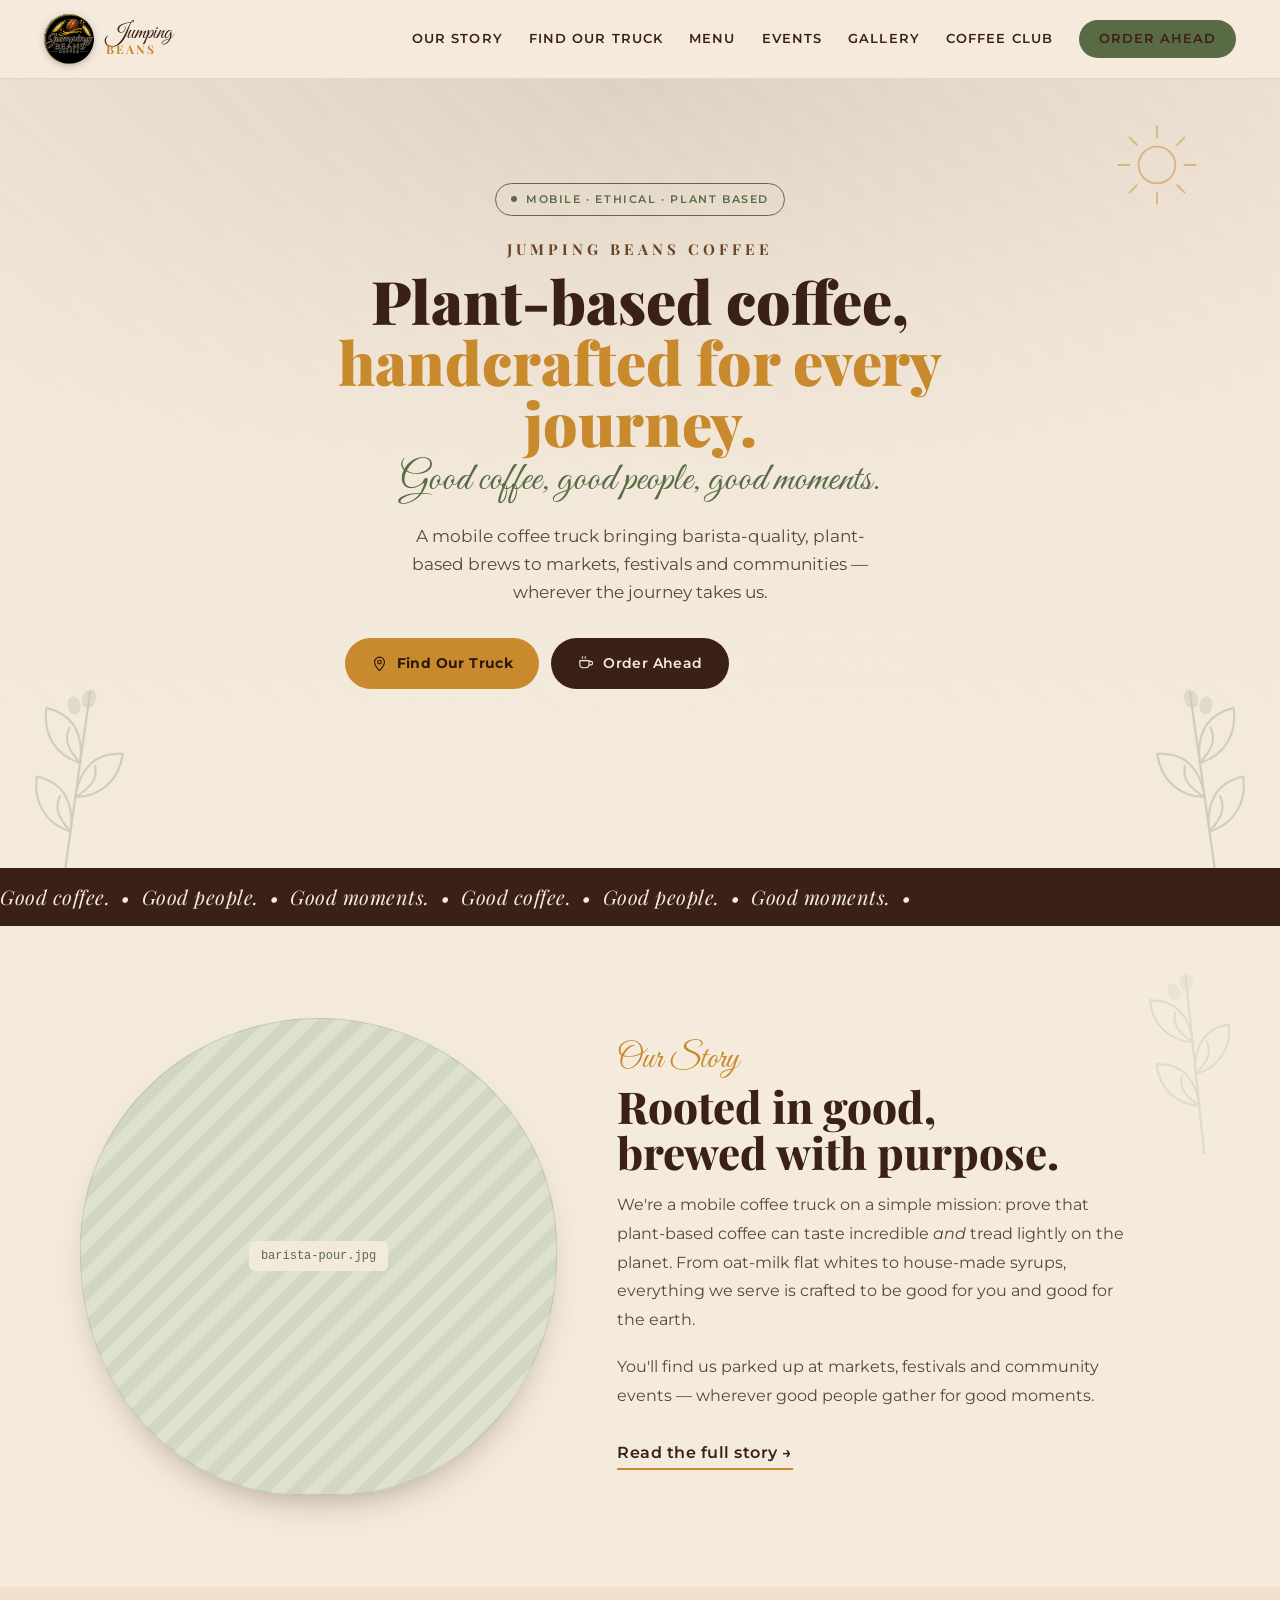
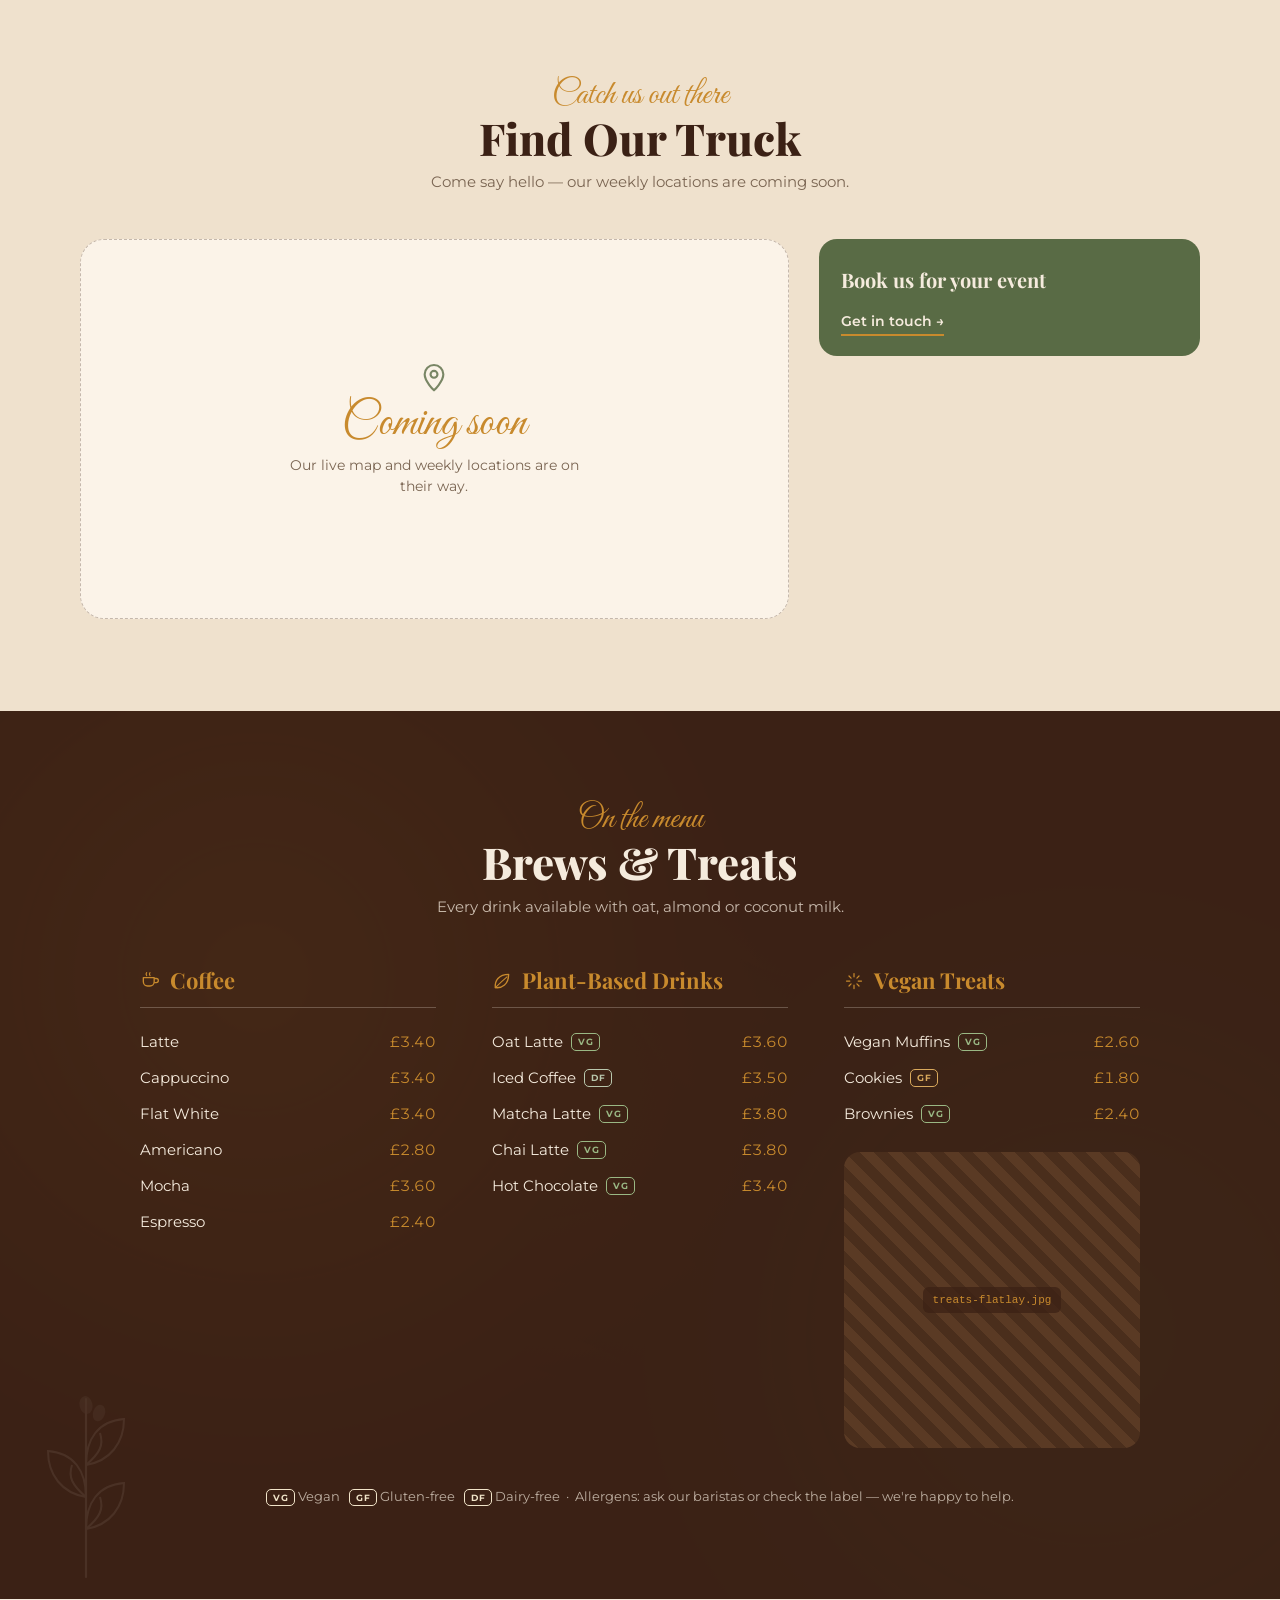
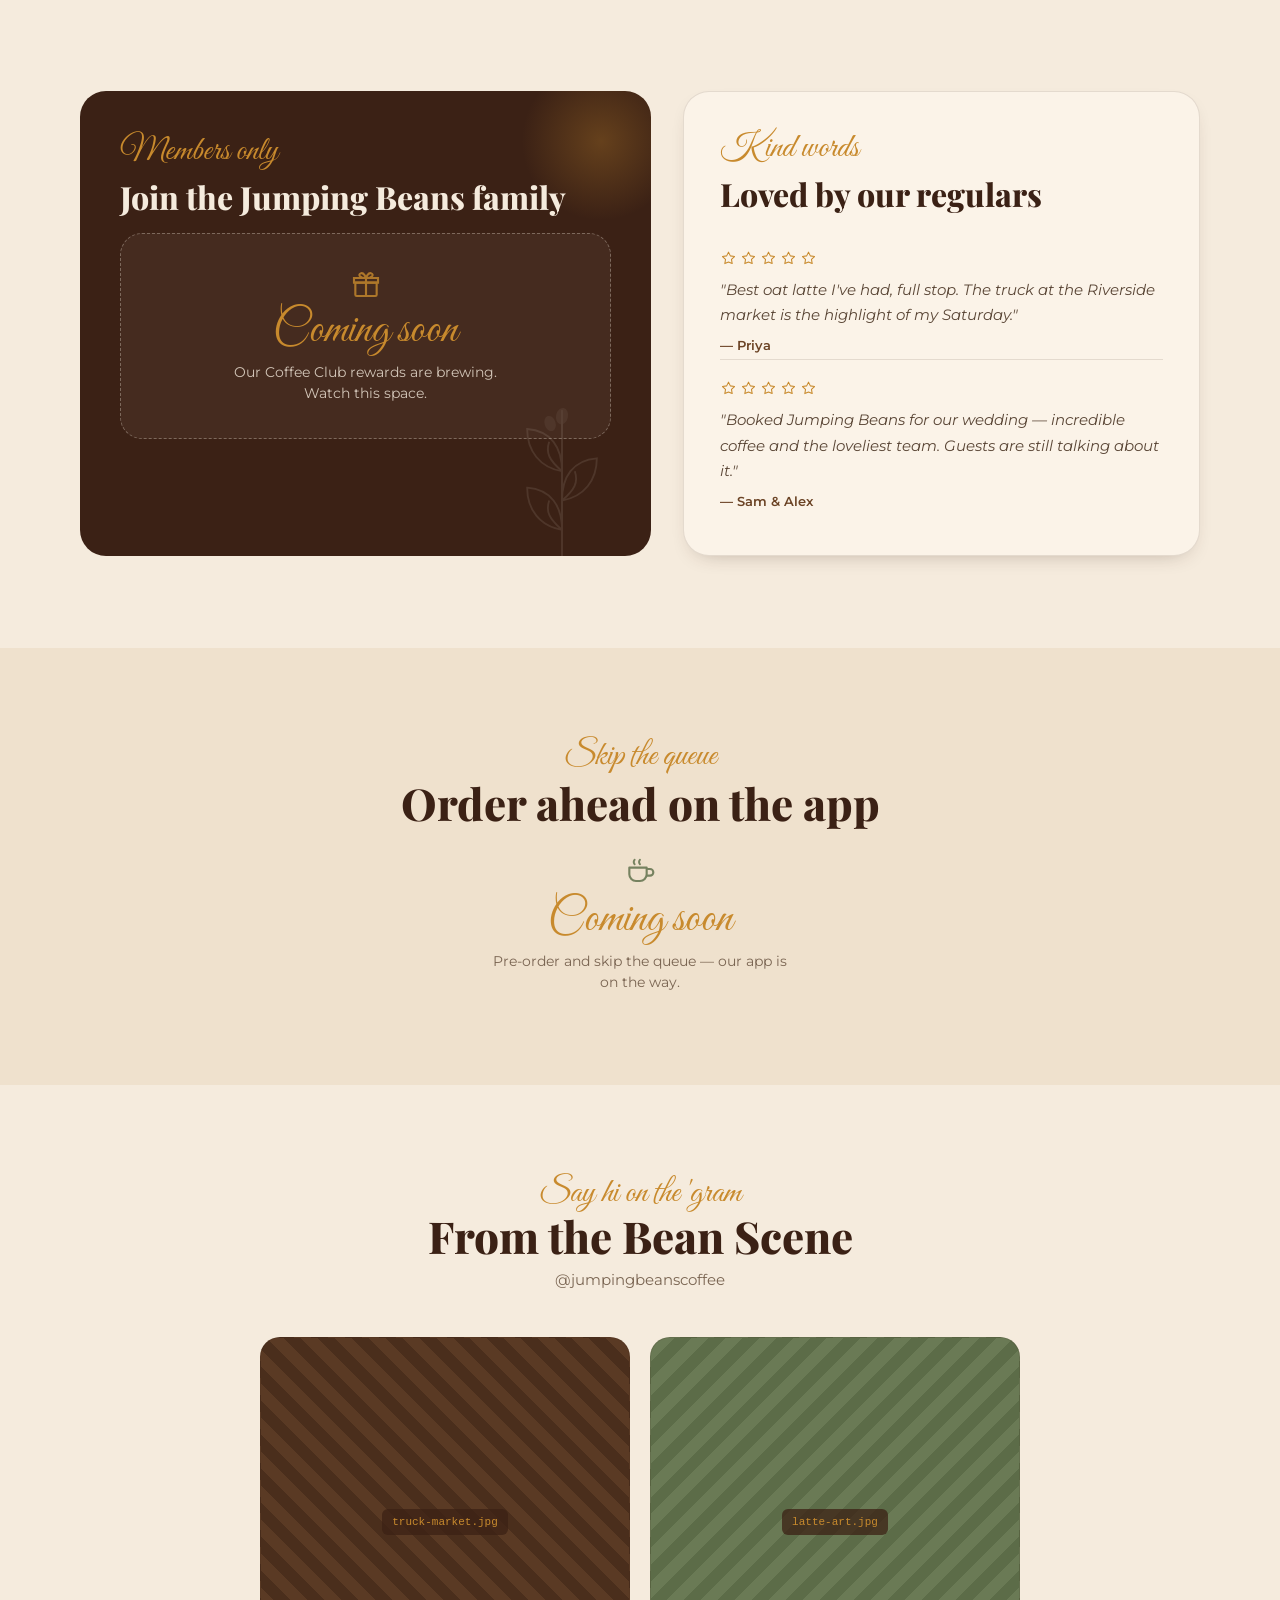
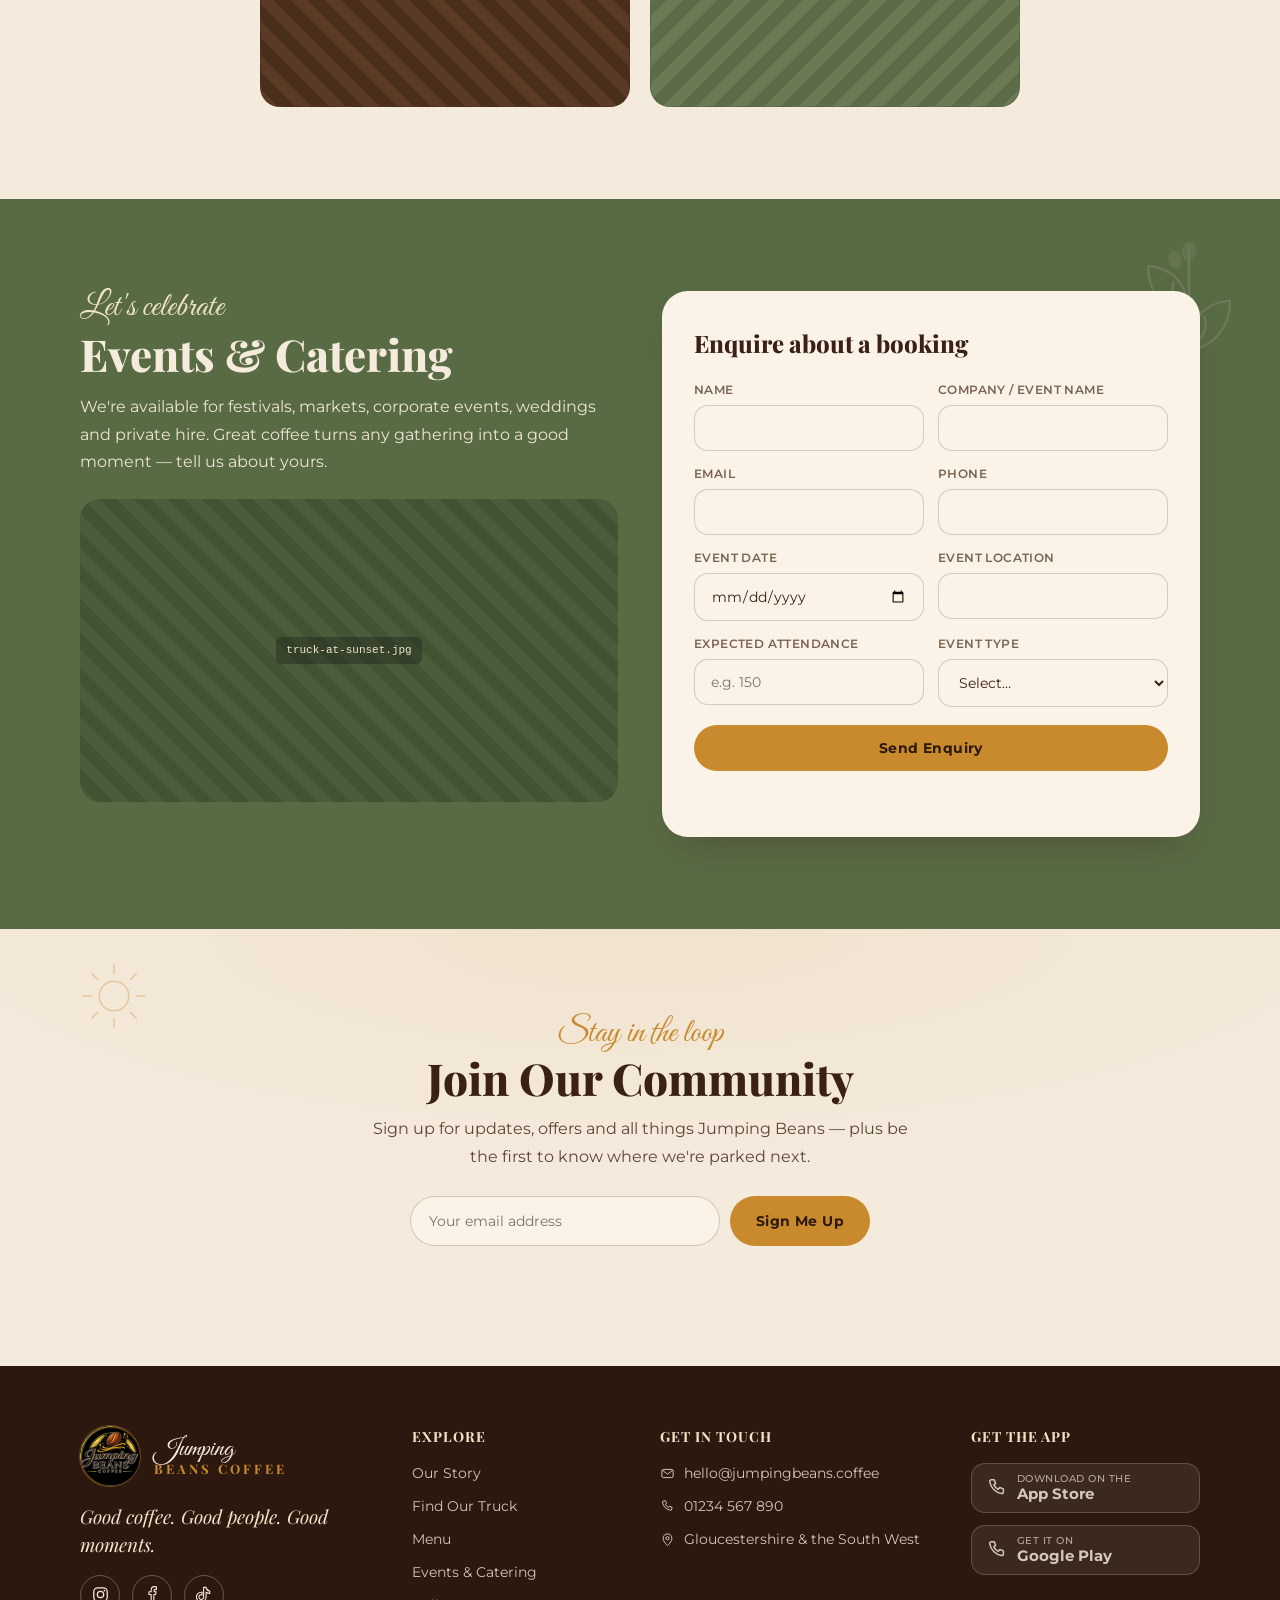
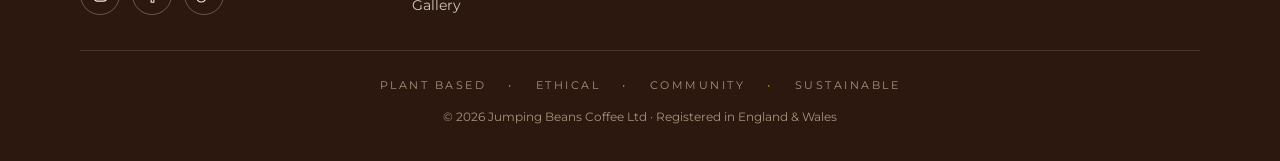
==== index.html @ c0e71b7e "Apply content edits: real logo, coming-soon states, price formatting - Add real Jumping Beans logo (" ====
<!DOCTYPE html>
<html lang="en">
<head>
  <meta charset="utf-8">
  <meta name="viewport" content="width=device-width, initial-scale=1">
  <title>Jumping Beans Coffee — Plant-Based Mobile Coffee Truck</title>
  <meta name="description" content="Jumping Beans Coffee Ltd — plant-based coffee, handcrafted for every journey. Find our mobile coffee truck at markets and festivals, order ahead, and join the Coffee Club.">

  <meta name="keywords" content="mobile coffee truck, coffee truck near me, coffee catering, festival coffee supplier, event coffee hire, plant based coffee, local coffee company">
  <meta property="og:title" content="Jumping Beans Coffee — Plant-Based Mobile Coffee Truck">
  <meta property="og:description" content="Plant-based coffee, handcrafted for every journey. Find our truck at markets and festivals.">
  <meta property="og:type" content="website">

  <link rel="icon" href="assets/jumping-beans-logo.png">

  <link rel="preconnect" href="https://fonts.googleapis.com">
  <link rel="preconnect" href="https://fonts.gstatic.com" crossorigin>
  <link href="https://fonts.googleapis.com/css2?family=Playfair+Display:ital,wght@0,500;0,700;0,800;0,900;1,500&family=Great+Vibes&family=Montserrat:wght@300;400;500;600;700&display=swap" rel="stylesheet">

  <link rel="stylesheet" href="css/styles.css">
</head>
<body>

  <!-- SVG SPRITE (icons + botanical motifs) -->
  <svg width="0" height="0" style="position:absolute" aria-hidden="true" focusable="false">
    <defs>
      <symbol id="i-cup" viewBox="0 0 24 24"><path d="M4 8h13v5a5 5 0 0 1-5 5H9a5 5 0 0 1-5-5V8Z" fill="none" stroke="currentColor" stroke-width="1.6" stroke-linejoin="round"/><path d="M17 9h2.5a2.5 2.5 0 0 1 0 5H17" fill="none" stroke="currentColor" stroke-width="1.6"/><path d="M8 2c-1 1.2-1 2.3 0 3.5M12 2c-1 1.2-1 2.3 0 3.5" fill="none" stroke="currentColor" stroke-width="1.4" stroke-linecap="round"/></symbol>
      <symbol id="i-pin" viewBox="0 0 24 24"><path d="M12 22s7-6.6 7-12a7 7 0 1 0-14 0c0 5.4 7 12 7 12Z" fill="none" stroke="currentColor" stroke-width="1.6" stroke-linejoin="round"/><circle cx="12" cy="10" r="2.6" fill="none" stroke="currentColor" stroke-width="1.6"/></symbol>
      <symbol id="i-gift" viewBox="0 0 24 24"><path d="M4 11h16v9a1 1 0 0 1-1 1H5a1 1 0 0 1-1-1v-9Z" fill="none" stroke="currentColor" stroke-width="1.6" stroke-linejoin="round"/><path d="M3 7.5h18V11H3zM12 7.5V21" fill="none" stroke="currentColor" stroke-width="1.6"/><path d="M12 7.5S10.5 3 8 4c-2 .8-1 3.5 4 3.5Zm0 0S13.5 3 16 4c2 .8 1 3.5-4 3.5Z" fill="none" stroke="currentColor" stroke-width="1.5" stroke-linejoin="round"/></symbol>
      <symbol id="i-leaf" viewBox="0 0 24 24"><path d="M4 20C3 12 8 4 20 4c0 12-8 17-16 16Z" fill="none" stroke="currentColor" stroke-width="1.6" stroke-linejoin="round"/><path d="M4 20C8 16 12 12 18 7" fill="none" stroke="currentColor" stroke-width="1.4" stroke-linecap="round"/></symbol>
      <symbol id="i-star" viewBox="0 0 24 24"><path d="m12 3 2.6 5.3 5.9.9-4.3 4.1 1 5.8L12 16.9 6.8 19.2l1-5.8L3.5 9.2l5.9-.9L12 3Z" fill="none" stroke="currentColor" stroke-width="1.5" stroke-linejoin="round"/></symbol>
      <symbol id="i-cal" viewBox="0 0 24 24"><rect x="3.5" y="5" width="17" height="16" rx="2.5" fill="none" stroke="currentColor" stroke-width="1.6"/><path d="M3.5 9.5h17M8 3v4M16 3v4" fill="none" stroke="currentColor" stroke-width="1.6" stroke-linecap="round"/></symbol>
      <symbol id="i-clock" viewBox="0 0 24 24"><circle cx="12" cy="12" r="8.5" fill="none" stroke="currentColor" stroke-width="1.6"/><path d="M12 7.5V12l3 2" fill="none" stroke="currentColor" stroke-width="1.6" stroke-linecap="round"/></symbol>
      <symbol id="i-phone" viewBox="0 0 24 24"><path d="M6 3h3l1.5 4-2 1.5a12 12 0 0 0 5 5l1.5-2 4 1.5v3a2 2 0 0 1-2 2A16 16 0 0 1 4 5a2 2 0 0 1 2-2Z" fill="none" stroke="currentColor" stroke-width="1.6" stroke-linejoin="round"/></symbol>
      <symbol id="i-mail" viewBox="0 0 24 24"><rect x="3" y="5.5" width="18" height="13" rx="2.5" fill="none" stroke="currentColor" stroke-width="1.6"/><path d="m4 7 8 6 8-6" fill="none" stroke="currentColor" stroke-width="1.6" stroke-linejoin="round"/></symbol>
      <symbol id="i-spark" viewBox="0 0 24 24"><path d="M12 3v4M12 17v4M3 12h4M17 12h4M6 6l2.5 2.5M15.5 15.5 18 18M18 6l-2.5 2.5M8.5 15.5 6 18" fill="none" stroke="currentColor" stroke-width="1.5" stroke-linecap="round"/></symbol>
      <symbol id="i-ig" viewBox="0 0 24 24"><rect x="3.5" y="3.5" width="17" height="17" rx="5" fill="none" stroke="currentColor" stroke-width="1.6"/><circle cx="12" cy="12" r="4" fill="none" stroke="currentColor" stroke-width="1.6"/><circle cx="17" cy="7" r="1.1" fill="currentColor"/></symbol>
      <symbol id="i-fb" viewBox="0 0 24 24"><path d="M14 8.5V6.8c0-.8.4-1.3 1.5-1.3H17V2.3C16.4 2.2 15.4 2 14.3 2 11.9 2 10.3 3.5 10.3 6.3v2.2H7.5V12h2.8v9.7h3.4V12H16l.6-3.5H14Z" fill="none" stroke="currentColor" stroke-width="1.4" stroke-linejoin="round"/></symbol>
      <symbol id="i-tt" viewBox="0 0 24 24"><path d="M14 3c.4 2.6 2 4.3 4.6 4.6v3.1c-1.7 0-3.2-.5-4.6-1.5v6.1a6.1 6.1 0 1 1-6.1-6.1c.3 0 .7 0 1 .1v3.2a3 3 0 1 0 2 2.8V3H14Z" fill="none" stroke="currentColor" stroke-width="1.4" stroke-linejoin="round"/></symbol>
      <!-- Botanical coffee sprig (decorative) -->
      <symbol id="sprig" viewBox="0 0 120 200">
        <path d="M60 198 C60 150 60 90 60 20" fill="none" stroke="currentColor" stroke-width="2.2" stroke-linecap="round"/>
        <g fill="none" stroke="currentColor" stroke-width="2">
          <path d="M60 150 C36 146 22 128 22 104 C48 106 60 124 60 150 Z"/>
          <path d="M60 150 C46 138 42 130 46 118"/>
          <path d="M60 118 C84 114 98 96 98 72 C72 74 60 92 60 118 Z"/>
          <path d="M60 118 C74 106 78 98 74 86"/>
          <path d="M60 86 C36 82 22 64 22 40 C48 42 60 60 60 86 Z"/>
          <path d="M60 86 C46 74 42 66 46 54"/>
        </g>
        <g fill="currentColor" opacity=".55">
          <ellipse cx="60" cy="26" rx="6.5" ry="9" transform="rotate(12 60 26)"/>
          <ellipse cx="47" cy="34" rx="6" ry="8.5" transform="rotate(-18 47 34)"/>
        </g>
      </symbol>
      <symbol id="sun" viewBox="0 0 100 100">
        <circle cx="50" cy="50" r="20" fill="none" stroke="currentColor" stroke-width="2"/>
        <g stroke="currentColor" stroke-width="2" stroke-linecap="round">
          <path d="M50 8v12M50 80v12M8 50h12M80 50h12M20 20l8 8M72 72l8 8M80 20l-8 8M28 72l-8 8"/>
        </g>
      </symbol>
    </defs>
  </svg>

  <div class="grain" aria-hidden="true"></div>

  <!-- NAV -->
  <nav class="nav" aria-label="Primary">
    <a href="#top" class="brand" aria-label="Jumping Beans Coffee — home">
      <img class="brand__logo" src="assets/jumping-beans-logo.png" alt="Jumping Beans Coffee" width="50" height="50">
      <span class="brand__word">
        <span class="brand__script">Jumping</span>
        <span class="brand__name">BEANS</span>
      </span>
    </a>

    <button class="nav__toggle" aria-expanded="false" aria-controls="nav-menu" aria-label="Open menu">
      <span></span><span></span><span></span>
    </button>

    <div class="nav__menu" id="nav-menu">
      <a href="#story">Our Story</a>
      <a href="#truck">Find Our Truck</a>
      <a href="#menu">Menu</a>
      <a href="#events">Events</a>
      <a href="#gallery">Gallery</a>
      <a href="#club">Coffee Club</a>
      <a href="#order" class="btn btn--sage nav__cta">Order Ahead</a>
    </div>
  </nav>

  <!-- HERO -->
  <header id="top" class="hero">
    <div class="hero__bg" aria-hidden="true">
      <span class="placeholder-label placeholder-label--ondark">coffee-truck-hero.jpg</span>
    </div>
    <div class="hero__overlay" aria-hidden="true"></div>
    <svg class="hero__sun" aria-hidden="true"><use href="#sun"/></svg>
    <svg class="hero__sprig hero__sprig--l" aria-hidden="true"><use href="#sprig"/></svg>
    <svg class="hero__sprig hero__sprig--r" aria-hidden="true"><use href="#sprig"/></svg>

    <div class="hero__inner">
      <span class="eyebrow-pill"><span class="dot"></span>Mobile · Ethical · Plant Based</span>
      <p class="hero__brand">Jumping Beans Coffee</p>
      <h1 class="hero__title">Plant-based coffee,<br><span class="accent">handcrafted for every journey.</span></h1>
      <p class="script-lg">Good coffee, good people, good moments.</p>
      <p class="hero__body">A mobile coffee truck bringing barista-quality, plant-based brews to markets, festivals and communities — wherever the journey takes us.</p>
      <div class="hero__actions">
        <a href="#truck" class="btn btn--caramel"><svg class="btn__ico"><use href="#i-pin"/></svg>Find Our Truck</a>
        <a href="#order" class="btn btn--espresso"><svg class="btn__ico"><use href="#i-cup"/></svg>Order Ahead</a>
        <a href="#order" class="btn btn--outline-cream"><svg class="btn__ico"><use href="#i-phone"/></svg>Download App</a>
        <a href="#club" class="btn btn--outline-cream"><svg class="btn__ico"><use href="#i-gift"/></svg>Join Coffee Club</a>
      </div>
    </div>
  </header>

  <!-- MARQUEE -->
  <div class="marquee" aria-hidden="true">
    <div class="marquee__track">
      <span class="marquee__group">Good coffee. &nbsp;•&nbsp; Good people. &nbsp;•&nbsp; Good moments. &nbsp;•&nbsp;&nbsp;</span>
      <span class="marquee__group">Good coffee. &nbsp;•&nbsp; Good people. &nbsp;•&nbsp; Good moments. &nbsp;•&nbsp;&nbsp;</span>
    </div>
  </div>

  <!-- OUR STORY -->
  <section id="story" class="story">
    <svg class="story__sprig" aria-hidden="true"><use href="#sprig"/></svg>
    <div class="story__inner">
      <div class="media-frame media-frame--story" role="img" aria-label="A barista pouring a plant-based latte at the truck">
        <span class="placeholder-label placeholder-label--sage">barista-pour.jpg</span>
      </div>
      <div class="story__copy">
        <span class="script-eyebrow">Our Story</span>
        <h2 class="section-title">Rooted in good, brewed with purpose.</h2>
        <p>We're a mobile coffee truck on a simple mission: prove that plant-based coffee can taste incredible <em>and</em> tread lightly on the planet. From oat-milk flat whites to house-made syrups, everything we serve is crafted to be good for you and good for the earth.</p>
        <p>You'll find us parked up at markets, festivals and community events — wherever good people gather for good moments.</p>
        <a href="#club" class="text-link">Read the full story →</a>
      </div>
    </div>
  </section>

  <!-- FIND OUR TRUCK -->
  <section id="truck" class="truck">
    <div class="truck__inner">
      <div class="section-head">
        <span class="script-eyebrow">Catch us out there</span>
        <h2 class="section-title">Find Our Truck</h2>
        <p class="section-sub">Come say hello — our weekly locations are coming soon.</p>
      </div>
      <div class="truck__grid">
        <div class="soon-panel" role="img" aria-label="Truck location map coming soon">
          <svg class="soon-panel__ico"><use href="#i-pin"/></svg>
          <span class="soon-script">Coming soon</span>
          <p class="soon-note">Our live map and weekly locations are on their way.</p>
        </div>
        <div class="schedule">
          <a href="#events" class="schedule-card schedule-card--sage schedule-card--link">
            <div class="schedule-card__title">Book us for your event</div>
            <span class="schedule-card__cta">Get in touch →</span>
          </a>
        </div>
      </div>
    </div>
  </section>

  <!-- MENU -->
  <section id="menu" class="menu">
    <div class="menu__overlay" aria-hidden="true"></div>
    <svg class="menu__sprig" aria-hidden="true"><use href="#sprig"/></svg>
    <div class="menu__inner">
      <div class="section-head section-head--light">
        <span class="script-eyebrow">On the menu</span>
        <h2 class="section-title section-title--light">Brews &amp; Treats</h2>
        <p class="section-sub section-sub--light">Every drink available with oat, almond or coconut milk.</p>
      </div>
      <div class="menu__grid">
        <div class="menu__col">
          <h3 class="menu__col-title"><svg class="menu__col-ico"><use href="#i-cup"/></svg>Coffee</h3>
          <ul class="menu__list">
            <li><span class="menu__item">Latte</span><span class="price">£3.40</span></li>
            <li><span class="menu__item">Cappuccino</span><span class="price">£3.40</span></li>
            <li><span class="menu__item">Flat White</span><span class="price">£3.40</span></li>
            <li><span class="menu__item">Americano</span><span class="price">£2.80</span></li>
            <li><span class="menu__item">Mocha</span><span class="price">£3.60</span></li>
            <li><span class="menu__item">Espresso</span><span class="price">£2.40</span></li>
          </ul>
        </div>
        <div class="menu__col">
          <h3 class="menu__col-title"><svg class="menu__col-ico"><use href="#i-leaf"/></svg>Plant-Based Drinks</h3>
          <ul class="menu__list">
            <li><span class="menu__item">Oat Latte <span class="tag tag--v">VG</span></span><span class="price">£3.60</span></li>
            <li><span class="menu__item">Iced Coffee <span class="tag tag--df">DF</span></span><span class="price">£3.50</span></li>
            <li><span class="menu__item">Matcha Latte <span class="tag tag--v">VG</span></span><span class="price">£3.80</span></li>
            <li><span class="menu__item">Chai Latte <span class="tag tag--v">VG</span></span><span class="price">£3.80</span></li>
            <li><span class="menu__item">Hot Chocolate <span class="tag tag--v">VG</span></span><span class="price">£3.40</span></li>
          </ul>
        </div>
        <div class="menu__col">
          <h3 class="menu__col-title"><svg class="menu__col-ico"><use href="#i-spark"/></svg>Vegan Treats</h3>
          <ul class="menu__list">
            <li><span class="menu__item">Vegan Muffins <span class="tag tag--v">VG</span></span><span class="price">£2.60</span></li>
            <li><span class="menu__item">Cookies <span class="tag tag--gf">GF</span></span><span class="price">£1.80</span></li>
            <li><span class="menu__item">Brownies <span class="tag tag--v">VG</span></span><span class="price">£2.40</span></li>
          </ul>
          <div class="media-frame media-frame--treats" role="img" aria-label="A flat-lay of vegan treats">
            <span class="placeholder-label placeholder-label--dark">treats-flatlay.jpg</span>
          </div>
        </div>
      </div>
      <p class="menu__allergens">
        <span class="tag tag--v">VG</span> Vegan &nbsp;
        <span class="tag tag--gf">GF</span> Gluten-free &nbsp;
        <span class="tag tag--df">DF</span> Dairy-free &nbsp;·&nbsp;
        Allergens: ask our baristas or check the label — we're happy to help.
      </p>
    </div>
  </section>

  <!-- COFFEE CLUB -->
  <section id="club" class="club">
    <div class="club__inner">
      <div class="club-card">
        <div class="club-card__blob" aria-hidden="true"></div>
        <svg class="club-card__sprig" aria-hidden="true"><use href="#sprig"/></svg>
        <span class="script-eyebrow">Members only</span>
        <h3 class="card-title">Join the Jumping Beans family</h3>
        <div class="soon-panel soon-panel--onDark">
          <svg class="soon-panel__ico"><use href="#i-gift"/></svg>
          <span class="soon-script">Coming soon</span>
          <p class="soon-note soon-note--light">Our Coffee Club rewards are brewing. Watch this space.</p>
        </div>
      </div>

      <div class="club-side">
        <div class="reviews">
          <span class="script-eyebrow">Kind words</span>
          <h3 class="card-title card-title--dark">Loved by our regulars</h3>
          <article class="review">
            <div class="review__stars" aria-label="5 out of 5 stars">
              <svg><use href="#i-star"/></svg><svg><use href="#i-star"/></svg><svg><use href="#i-star"/></svg><svg><use href="#i-star"/></svg><svg><use href="#i-star"/></svg>
            </div>
            <p>"Best oat latte I've had, full stop. The truck at the Riverside market is the highlight of my Saturday."</p>
            <div class="review__by">— Priya</div>
          </article>
          <article class="review">
            <div class="review__stars" aria-label="5 out of 5 stars">
              <svg><use href="#i-star"/></svg><svg><use href="#i-star"/></svg><svg><use href="#i-star"/></svg><svg><use href="#i-star"/></svg><svg><use href="#i-star"/></svg>
            </div>
            <p>"Booked Jumping Beans for our wedding — incredible coffee and the loveliest team. Guests are still talking about it."</p>
            <div class="review__by">— Sam &amp; Alex</div>
          </article>
        </div>
      </div>
    </div>
  </section>

  <!-- ORDER AHEAD -->
  <section id="order" class="order">
    <div class="order__inner order__inner--soon">
      <span class="script-eyebrow">Skip the queue</span>
      <h2 class="section-title">Order ahead on the app</h2>
      <div class="soon-panel soon-panel--bare">
        <svg class="soon-panel__ico"><use href="#i-cup"/></svg>
        <span class="soon-script">Coming soon</span>
        <p class="soon-note">Pre-order and skip the queue — our app is on the way.</p>
      </div>
    </div>
  </section>

  <!-- GALLERY -->
  <section id="gallery" class="gallery">
    <div class="gallery__inner">
      <div class="section-head">
        <span class="script-eyebrow">Say hi on the 'gram</span>
        <h2 class="section-title">From the Bean Scene</h2>
        <p class="section-sub">@jumpingbeanscoffee</p>
      </div>
      <div class="gallery__grid">
        <div class="gallery__tile" role="img" aria-label="The coffee truck at a market"><span class="placeholder-label placeholder-label--dark">truck-market.jpg</span></div>
        <div class="gallery__tile" role="img" aria-label="Latte art close-up"><span class="placeholder-label placeholder-label--dark">latte-art.jpg</span></div>
      </div>
    </div>
  </section>

  <!-- EVENTS & CATERING -->
  <section id="events" class="events">
    <svg class="events__sprig" aria-hidden="true"><use href="#sprig"/></svg>
    <div class="events__inner">
      <div class="events__intro">
        <span class="script-eyebrow script-eyebrow--cream">Let's celebrate</span>
        <h2 class="section-title section-title--light">Events &amp; Catering</h2>
        <p class="events__body">We're available for festivals, markets, corporate events, weddings and private hire. Great coffee turns any gathering into a good moment — tell us about yours.</p>
        <div class="media-frame media-frame--events" role="img" aria-label="The truck at an event at sunset">
          <span class="placeholder-label placeholder-label--cream">truck-at-sunset.jpg</span>
        </div>
      </div>
      <form class="booking" id="booking-form" novalidate>
        <h3 class="booking__title">Enquire about a booking</h3>
        <div class="booking__grid">
          <label>Name<input type="text" name="name" autocomplete="name" required></label>
          <label>Company / event name<input type="text" name="event_name"></label>
          <label>Email<input type="email" name="email" autocomplete="email" required></label>
          <label>Phone<input type="tel" name="phone" autocomplete="tel"></label>
          <label>Event date<input type="date" name="date"></label>
          <label>Event location<input type="text" name="location"></label>
          <label>Expected attendance<input type="number" name="attendance" min="1" placeholder="e.g. 150"></label>
          <label>Event type
            <select name="type">
              <option value="">Select…</option>
              <option>Festival</option>
              <option>Market</option>
              <option>Corporate event</option>
              <option>Wedding</option>
              <option>Private party</option>
            </select>
          </label>
        </div>
        <button type="submit" class="btn btn--caramel btn--block">Send Enquiry</button>
        <p class="form-status" id="booking-status" role="status" aria-live="polite"></p>
      </form>
    </div>
  </section>

  <!-- JOIN COMMUNITY -->
  <section id="join" class="join">
    <svg class="join__sun" aria-hidden="true"><use href="#sun"/></svg>
    <div class="join__inner">
      <span class="script-eyebrow">Stay in the loop</span>
      <h2 class="section-title">Join Our Community</h2>
      <p class="join__body">Sign up for updates, offers and all things Jumping Beans — plus be the first to know where we're parked next.</p>
      <form class="join__form" id="signup-form" novalidate>
        <label class="visually-hidden" for="signup-email">Your email address</label>
        <input type="email" id="signup-email" name="email" placeholder="Your email address" autocomplete="email" required>
        <button type="submit" class="btn btn--caramel">Sign Me Up</button>
      </form>
      <p class="form-status" id="signup-status" role="status" aria-live="polite"></p>
    </div>
  </section>

  <!-- FOOTER -->
  <footer class="footer">
    <div class="footer__inner">
      <div class="footer__top">
        <div class="footer__col footer__col--brand">
          <div class="brand brand--footer">
            <img class="brand__logo brand__logo--lg" src="assets/jumping-beans-logo.png" alt="Jumping Beans Coffee" width="60" height="60">
            <span class="brand__word">
              <span class="brand__script brand__script--lg">Jumping</span>
              <span class="brand__name brand__name--lg">BEANS COFFEE</span>
            </span>
          </div>
          <p class="footer__slogan">Good coffee. Good people. Good moments.</p>
          <div class="footer__social">
            <a href="#" aria-label="Instagram"><svg><use href="#i-ig"/></svg></a>
            <a href="#" aria-label="Facebook"><svg><use href="#i-fb"/></svg></a>
            <a href="#" aria-label="TikTok"><svg><use href="#i-tt"/></svg></a>
          </div>
        </div>
        <div class="footer__col">
          <h4 class="footer__h">Explore</h4>
          <a href="#story">Our Story</a>
          <a href="#truck">Find Our Truck</a>
          <a href="#menu">Menu</a>
          <a href="#events">Events &amp; Catering</a>
          <a href="#gallery">Gallery</a>
        </div>
        <div class="footer__col">
          <h4 class="footer__h">Get in touch</h4>
          <a href="mailto:hello@jumpingbeans.coffee"><svg class="mini-ico"><use href="#i-mail"/></svg>hello@jumpingbeans.coffee</a>
          <a href="tel:+441234567890"><svg class="mini-ico"><use href="#i-phone"/></svg>01234 567 890</a>
          <a href="#truck"><svg class="mini-ico"><use href="#i-pin"/></svg>Gloucestershire &amp; the South West</a>
        </div>
        <div class="footer__col">
          <h4 class="footer__h">Get the app</h4>
          <a href="#order" class="app-badge app-badge--dark"><svg class="app-badge__ico"><use href="#i-phone"/></svg><span><small>Download on the</small>App Store</span></a>
          <a href="#order" class="app-badge app-badge--dark"><svg class="app-badge__ico"><use href="#i-phone"/></svg><span><small>Get it on</small>Google Play</span></a>
        </div>
      </div>
      <div class="footer__values">
        <span>Plant Based</span><span class="footer__dot">•</span>
        <span>Ethical</span><span class="footer__dot">•</span>
        <span>Community</span><span class="footer__dot">•</span>
        <span>Sustainable</span>
      </div>
      <p class="footer__legal">© 2026 Jumping Beans Coffee Ltd · Registered in England &amp; Wales</p>
    </div>
  </footer>

  <script src="js/main.js"></script>
</body>
</html>
---- css/styles.css ----
/* =========================================================
   Jumping Beans Coffee -- Homepage
   Direction: Earthy artisan coffee meets botanical luxury
   Tokens, base, components, botanical decoration, responsive
   ========================================================= */

:root {
  /* Brand palette (per design brief) */
  --espresso:        #3B2115;  /* logo text, headings, nav, footer */
  --espresso-deep:   #2C180E;  /* deep footer */
  --mocha:           #6B4325;  /* borders, icons, highlights */
  --caramel:         #C88A2D;  /* buttons, promos, accents */
  --cream:           #F5EBDD;  /* main background (oat/latte) */
  --cream-hi:        #FBF3E8;  /* raised cards */
  --cream-2:         #EFE1CD;  /* alt panels */
  --cream-3:         #F0E2CE;
  --cream-4:         #F1E4C9;
  --sage:            #596B45;  /* sustainability / plant-based */
  --sage-hi:         #6B7d55;
  --terracotta:      #C66A3D;  /* festival / seasonal accent */

  /* Neutrals -- warm, biased toward the brown accent (chosen, not default) */
  --ink:             #3B2115;
  --body:            #5a4636;
  --body-2:          #7a6552;
  --line:            rgba(59,33,21,.12);
  --footer-muted:    #a8927e;

  /* Fonts */
  --font-head:   'Playfair Display', Georgia, serif;
  --font-script: 'Great Vibes', cursive;
  --font-body:   'Montserrat', system-ui, sans-serif;

  /* Layout */
  --page-pad: 44px;
  --maxw: 1180px;

  /* Shadows -- soft, organic */
  --shadow-sm:   0 8px 22px -14px rgba(59,33,21,.45);
  --shadow-md:   0 18px 40px -22px rgba(59,33,21,.5);
  --shadow-hero: 0 24px 60px -24px rgba(59,33,21,.55);
  --shadow-bean: 0 14px 30px -8px rgba(59,33,21,.6), inset -3px 0 6px rgba(0,0,0,.4);
}

* { box-sizing: border-box; }

html { scroll-behavior: smooth; }

body {
  margin: 0;
  background: var(--cream);
  color: var(--ink);
  font-family: var(--font-body);
  -webkit-font-smoothing: antialiased;
  line-height: 1.5;
}

/* Paper-grain texture over the whole page (subtle, non-interactive) */
.grain {
  position: fixed;
  inset: 0;
  z-index: 1;
  pointer-events: none;
  opacity: .5;
  mix-blend-mode: multiply;
  background-image: url("data:image/svg+xml,%3Csvg xmlns='http://www.w3.org/2000/svg' width='160' height='160'%3E%3Cfilter id='n'%3E%3CfeTurbulence type='fractalNoise' baseFrequency='0.85' numOctaves='2' stitchTiles='stitch'/%3E%3CfeColorMatrix type='saturate' values='0'/%3E%3C/filter%3E%3Crect width='100%25' height='100%25' filter='url(%23n)' opacity='0.045'/%3E%3C/svg%3E");
}
/* keep real content above the grain */
nav, header, section, footer { position: relative; z-index: 2; }

a { color: var(--caramel); text-decoration: none; transition: color .2s ease; }
a:hover { color: var(--espresso); }

::selection { background: var(--sage); color: var(--cream); }

img, svg { max-width: 100%; }

:focus-visible { outline: 2.5px solid var(--sage); outline-offset: 2px; border-radius: 4px; }

.visually-hidden {
  position: absolute; width: 1px; height: 1px;
  padding: 0; margin: -1px; overflow: hidden;
  clip: rect(0 0 0 0); white-space: nowrap; border: 0;
}

/* ---------------------------------------------------------
   Buttons
   --------------------------------------------------------- */
.btn {
  display: inline-flex;
  align-items: center;
  gap: 9px;
  border: none;
  border-radius: 40px;
  padding: 14px 26px;
  font-family: var(--font-body);
  font-weight: 600;
  font-size: 14px;
  letter-spacing: .4px;
  cursor: pointer;
  transition: transform .15s ease, box-shadow .2s ease, background-color .2s ease, color .2s ease;
  white-space: nowrap;
}
.btn:hover { transform: translateY(-2px); box-shadow: var(--shadow-sm); }
.btn:active { transform: translateY(0); }
.btn__ico { width: 17px; height: 17px; flex-shrink: 0; }
.btn--block { display: flex; justify-content: center; width: 100%; }

.btn--caramel  { background: var(--caramel);  color: #2C180E; font-weight: 700; }
.btn--caramel:hover  { color: #2C180E; }
.btn--espresso { background: var(--espresso); color: var(--cream); }
.btn--espresso:hover { color: var(--cream); }
.btn--sage     { background: var(--sage);     color: var(--cream); }
.btn--sage:hover     { color: var(--cream); }
.btn--cream    { background: var(--cream);    color: var(--sage); font-weight: 700; }
.btn--cream:hover    { color: var(--sage); }
.btn--outline  { background: transparent; color: var(--espresso); border: 1.5px solid var(--espresso); }
.btn--outline:hover  { background: var(--espresso); color: var(--cream); }
.btn--outline-cream { background: rgba(245,235,221,.12); color: var(--cream); border: 1.5px solid rgba(245,235,221,.65); -webkit-backdrop-filter: blur(2px); backdrop-filter: blur(2px); }
.btn--outline-cream:hover { background: var(--cream); color: var(--espresso); }

/* ---------------------------------------------------------
   Eyebrows / headings / shared text
   --------------------------------------------------------- */
.eyebrow-pill {
  display: inline-flex; align-items: center; gap: 9px;
  padding: 7px 15px;
  border: 1px solid currentColor;
  border-radius: 30px;
  color: var(--sage);
  font-size: 11px; font-weight: 600; letter-spacing: 1.6px; text-transform: uppercase;
  margin-bottom: 22px;
}
.eyebrow-pill .dot { width: 6px; height: 6px; border-radius: 50%; background: currentColor; }

.script-eyebrow { font-family: var(--font-script); font-size: 34px; color: var(--caramel); line-height: 1; }
.script-eyebrow--cream { color: var(--cream-4); }

.script-lg { font-family: var(--font-script); font-size: 40px; color: var(--sage); margin: 6px 0 22px; line-height: 1; }

.section-title {
  font-family: var(--font-head); font-weight: 800; font-size: 44px; line-height: 1.05;
  margin: 6px 0 16px; color: var(--espresso); text-wrap: balance;
}
.section-title--light { color: var(--cream); }

.section-sub { font-size: 15px; color: var(--body-2); margin: 0; }
.section-sub--light { color: rgba(245,235,221,.75); }

.section-head { text-align: center; margin-bottom: 46px; }
.section-head .section-title { margin: 2px 0 10px; }

.text-link {
  display: inline-block; font-weight: 600; letter-spacing: .5px;
  border-bottom: 2px solid var(--caramel); padding-bottom: 3px; color: var(--espresso);
}
.text-link:hover { color: var(--mocha); }
.text-link--light { color: var(--cream); }
.text-link--light:hover { color: var(--cream); opacity: .85; }

.mini-ico { width: 15px; height: 15px; vertical-align: -2px; color: currentColor; flex-shrink: 0; }

/* Striped image placeholders + labels */
.media-frame {
  border-radius: 22px; overflow: hidden; border: 1px solid var(--line);
  display: flex; align-items: center; justify-content: center; position: relative;
}
.placeholder-label {
  font-family: ui-monospace, 'SF Mono', Menlo, monospace; font-size: 12px;
  color: var(--mocha); background: rgba(245,235,221,.9); padding: 6px 12px; border-radius: 6px;
}
.placeholder-label--sage   { color: var(--sage); }
.placeholder-label--dark   { color: var(--caramel); background: rgba(59,33,21,.75); font-size: 11px; padding: 5px 10px; }
.placeholder-label--cream  { color: var(--cream-4); background: rgba(0,0,0,.25); font-size: 11px; padding: 5px 10px; }
.placeholder-label--ondark { color: var(--cream-4); background: rgba(0,0,0,.3); }

/* Botanical decorative sprigs */
.sprig-deco { color: var(--sage); opacity: .16; pointer-events: none; position: absolute; }

/* Brand lockup */
.brand { display: flex; align-items: center; gap: 12px; color: var(--espresso); }
.brand__mark {
  width: 44px; height: 44px; border-radius: 50%; border: 1.5px solid var(--espresso);
  display: flex; align-items: center; justify-content: center; flex-shrink: 0;
}
.brand__bean {
  width: 15px; height: 22px; border-radius: 50%;
  background: radial-gradient(circle at 35% 30%, var(--caramel), var(--mocha) 70%, var(--espresso));
  box-shadow: inset -1px 0 2px rgba(0,0,0,.4); transform: rotate(20deg);
}
.brand__word { line-height: .9; }
.brand__script { font-family: var(--font-script); font-size: 22px; color: var(--espresso); display: block; }
.brand__name   { font-family: var(--font-head); font-weight: 700; font-size: 12px; letter-spacing: 2px; color: var(--caramel); display: block; }
.brand__logo { width: 50px; height: 50px; border-radius: 50%; object-fit: cover; flex-shrink: 0; box-shadow: 0 2px 10px -3px rgba(0,0,0,.5); }
.brand__logo--lg { width: 60px; height: 60px; box-shadow: 0 0 0 1px rgba(197,138,45,.4); }

/* "Coming soon" placeholders */
.soon-panel { display: flex; flex-direction: column; align-items: center; justify-content: center; gap: 8px; text-align: center; padding: 34px 30px; min-height: 200px; border-radius: 22px; border: 1.5px dashed rgba(59,33,21,.28); background: var(--cream-hi); }
.soon-panel--onDark { background: rgba(245,235,221,.05); border-color: rgba(245,235,221,.32); min-height: 0; margin-top: 6px; }
.soon-panel--bare { background: transparent; border: none; min-height: 0; padding: 14px 0 0; }
.soon-panel__ico { width: 32px; height: 32px; color: var(--sage); opacity: .8; }
.soon-panel--onDark .soon-panel__ico { color: var(--caramel); }
.soon-script { font-family: var(--font-script); font-size: 46px; line-height: 1; color: var(--caramel); }
.soon-note { font-size: 14px; color: var(--body-2); margin: 0; max-width: 300px; }
.soon-note--light { color: rgba(245,235,221,.8); }

/* ---------------------------------------------------------
   Nav
   --------------------------------------------------------- */
.nav {
  position: sticky; top: 0; z-index: 50;
  display: flex; align-items: center; justify-content: space-between;
  padding: 14px var(--page-pad);
  background: rgba(245,235,221,.86);
  -webkit-backdrop-filter: blur(10px); backdrop-filter: blur(10px);
  border-bottom: 1px solid rgba(59,33,21,.1);
}
.nav__menu { display: flex; align-items: center; gap: 26px; font-size: 12.5px; font-weight: 600; letter-spacing: 1.1px; text-transform: uppercase; }
.nav__menu > a { color: var(--espresso); }
.nav__menu > a:hover { color: var(--caramel); }
.nav__cta { padding: 10px 20px; letter-spacing: 1px; font-size: 12.5px; }
.nav__cta:hover { color: var(--cream); }

.nav__toggle { display: none; flex-direction: column; justify-content: center; gap: 5px; width: 44px; height: 44px; padding: 0; background: transparent; border: none; cursor: pointer; }
.nav__toggle span { display: block; width: 24px; height: 2px; background: var(--espresso); border-radius: 2px; transition: transform .25s ease, opacity .2s ease; }
.nav__toggle[aria-expanded="true"] span:nth-child(1) { transform: translateY(7px) rotate(45deg); }
.nav__toggle[aria-expanded="true"] span:nth-child(2) { opacity: 0; }
.nav__toggle[aria-expanded="true"] span:nth-child(3) { transform: translateY(-7px) rotate(-45deg); }

/* ---------------------------------------------------------
   Hero -- full-bleed image + cream overlay + botanical frame
   --------------------------------------------------------- */
.hero {
  position: relative; overflow: hidden;
  padding: 104px var(--page-pad) 116px;
  text-align: center;
}
.hero__bg {
  position: absolute; inset: 0; z-index: 0;
  background: repeating-linear-gradient(45deg, #5a3a24, #5a3a24 16px, #4a2e1c 16px, #4a2e1c 32px);
  display: flex; align-items: flex-end; justify-content: center; padding: 14px;
}
.hero__overlay {
  position: absolute; inset: 0; z-index: 1;
  background:
    radial-gradient(120% 90% at 50% 0%, rgba(245,235,221,.72), rgba(245,235,221,.94) 60%),
    linear-gradient(180deg, rgba(245,235,221,.5), rgba(245,235,221,.97));
}
.hero__sun {
  position: absolute; top: 40px; right: 6%; width: 92px; height: 92px; z-index: 2;
  color: var(--caramel); opacity: .5;
}
.hero__sprig { position: absolute; bottom: -18px; width: 130px; height: 216px; z-index: 2; color: var(--sage); opacity: .22; }
.hero__sprig--l { left: 1%; transform: rotate(8deg); }
.hero__sprig--r { right: 1%; transform: scaleX(-1) rotate(8deg); }

.hero__inner { position: relative; z-index: 3; max-width: 760px; margin: 0 auto; }
.hero__inner .eyebrow-pill { color: var(--sage); }
.hero__brand { font-family: var(--font-head); font-weight: 700; font-size: 15px; letter-spacing: 4px; text-transform: uppercase; color: var(--mocha); margin: 0 0 10px; }
.hero__title { font-family: var(--font-head); font-weight: 900; font-size: 60px; line-height: 1.02; margin: 0 0 6px; color: var(--espresso); }
.hero__title .accent { color: var(--caramel); }
.hero__body { font-size: 16.5px; line-height: 1.7; max-width: 500px; margin: 0 auto 32px; color: var(--body); }
.hero__actions { display: flex; gap: 12px; flex-wrap: wrap; justify-content: center; }

/* ---------------------------------------------------------
   Featured info strip
   --------------------------------------------------------- */
.featured { padding: 0 var(--page-pad); margin-top: -58px; }
.featured__inner {
  max-width: var(--maxw); margin: 0 auto;
  display: grid; grid-template-columns: repeat(4, 1fr); gap: 18px;
}
.feat-card {
  background: var(--cream-hi); border: 1px solid var(--line); border-radius: 20px;
  padding: 22px 22px 20px; box-shadow: var(--shadow-md);
}
.feat-card--accent { background: var(--espresso); border-color: transparent; color: var(--cream); }
.feat-card__ico { width: 26px; height: 26px; color: var(--sage); margin-bottom: 12px; }
.feat-card--accent .feat-card__ico { color: var(--caramel); }
.feat-card__label { font-size: 10.5px; font-weight: 700; letter-spacing: 1.6px; text-transform: uppercase; color: var(--body-2); margin-bottom: 6px; }
.feat-card--accent .feat-card__label { color: var(--cream-4); opacity: .85; }
.feat-card__title { font-family: var(--font-head); font-weight: 700; font-size: 19px; line-height: 1.2; color: var(--espresso); margin-bottom: 6px; }
.feat-card--accent .feat-card__title { color: var(--cream); }
.feat-card__title--script { font-family: var(--font-script); font-weight: 400; font-size: 27px; color: var(--caramel); }
.feat-card__meta { font-size: 13px; color: var(--body-2); }
.feat-card--accent .feat-card__meta { color: rgba(245,235,221,.75); }

/* ---------------------------------------------------------
   Marquee
   --------------------------------------------------------- */
.marquee { background: var(--espresso); color: var(--cream); overflow: hidden; padding: 14px 0; }
.marquee__track {
  display: flex; width: max-content; white-space: nowrap;
  animation: drift 14s linear infinite;
  font-family: var(--font-head); font-style: italic; font-size: 20px; letter-spacing: .5px;
}
@keyframes drift { 0% { transform: translateX(0); } 100% { transform: translateX(-50%); } }

/* ---------------------------------------------------------
   Our Story
   --------------------------------------------------------- */
.story { padding: 92px var(--page-pad); background: var(--cream); overflow: hidden; }
.story__sprig { position: absolute; top: 30px; right: 2%; width: 120px; height: 200px; color: var(--sage); opacity: .13; transform: rotate(-6deg); }
.story__inner { max-width: 1120px; margin: 0 auto; display: grid; grid-template-columns: .9fr 1.1fr; gap: 60px; align-items: center; }
.media-frame--story {
  aspect-ratio: 1; border-radius: 50% 50% 46% 46% / 48% 48% 50% 50%;
  background: repeating-linear-gradient(-45deg, #DDE2CF, #DDE2CF 12px, #D2D8C0 12px, #D2D8C0 24px);
  box-shadow: var(--shadow-md);
}
.story__copy p { font-size: 16px; line-height: 1.8; color: var(--body); margin: 0 0 18px; max-width: 520px; }
.story__copy p + p { margin-bottom: 30px; }

/* ---------------------------------------------------------
   Find Our Truck
   --------------------------------------------------------- */
.truck { padding: 92px var(--page-pad); background: var(--cream-2); }
.truck__inner { max-width: 1120px; margin: 0 auto; }
.truck__grid { display: grid; grid-template-columns: 1.3fr .7fr; gap: 30px; }
.media-frame--map {
  min-height: 380px; border-radius: 24px;
  background: repeating-linear-gradient(0deg, #E4D8C0, #E4D8C0 14px, #DCCEB2 14px, #DCCEB2 28px);
}
.map-pin { position: absolute; top: 42%; left: 50%; color: var(--terracotta); filter: drop-shadow(0 6px 8px rgba(0,0,0,.3)); }
.map-pin svg { width: 34px; height: 34px; }
.map-btn {
  position: absolute; bottom: 16px; left: 16px;
  background: var(--cream-hi); color: var(--espresso); font-size: 13px; font-weight: 600;
  padding: 9px 16px; border-radius: 30px; box-shadow: var(--shadow-sm);
}
.map-btn:hover { color: var(--espresso); }

.truck .soon-panel { min-height: 380px; border-radius: 24px; }
.schedule { display: flex; flex-direction: column; gap: 14px; }
.schedule-card--link { display: block; cursor: pointer; transition: transform .15s ease, box-shadow .2s ease; }
.schedule-card--link:hover { transform: translateY(-2px); box-shadow: var(--shadow-sm); color: var(--cream); }
.schedule-card__cta { display: inline-block; margin-top: 8px; font-size: 14px; font-weight: 600; color: var(--cream); border-bottom: 2px solid var(--caramel); padding-bottom: 2px; }
.schedule-card { background: var(--cream-hi); border-radius: 18px; padding: 20px 22px; border: 1px solid var(--line); }
.schedule-card--today { border-color: rgba(89,107,69,.5); box-shadow: var(--shadow-sm); }
.schedule-card--sage { background: var(--sage); color: var(--cream); border: none; }
.schedule-card__head { display: flex; align-items: center; justify-content: space-between; gap: 10px; }
.schedule-card__day { font-size: 11px; letter-spacing: 1.5px; text-transform: uppercase; color: var(--sage); font-weight: 700; }
.schedule-card--sage .schedule-card__day { color: var(--cream); opacity: .85; }
.schedule-card__title { font-family: var(--font-head); font-weight: 700; font-size: 20px; margin: 6px 0 8px; color: var(--espresso); }
.schedule-card--sage .schedule-card__title { color: var(--cream); }
.schedule-card__detail { display: flex; align-items: center; gap: 8px; font-size: 13px; color: var(--body-2); margin-bottom: 4px; }
.schedule-card__menu { font-size: 13px; color: var(--sage); font-weight: 600; margin-top: 8px; }
.badge { display: inline-flex; align-items: center; gap: 6px; font-size: 10.5px; font-weight: 700; letter-spacing: .8px; text-transform: uppercase; padding: 4px 10px; border-radius: 20px; }
.badge--live { background: rgba(89,107,69,.14); color: var(--sage); }
.badge__dot { width: 7px; height: 7px; border-radius: 50%; background: var(--sage); box-shadow: 0 0 0 0 rgba(89,107,69,.5); animation: pulse 2s infinite; }
@keyframes pulse { 0% { box-shadow: 0 0 0 0 rgba(89,107,69,.5); } 70% { box-shadow: 0 0 0 7px rgba(89,107,69,0); } 100% { box-shadow: 0 0 0 0 rgba(89,107,69,0); } }

/* ---------------------------------------------------------
   Menu -- cream paper board on espresso
   --------------------------------------------------------- */
.menu { padding: 92px var(--page-pad); background: var(--espresso); color: var(--cream); overflow: hidden; }
.menu__overlay { position: absolute; inset: 0; opacity: .06; background: radial-gradient(circle at 20% 30%, var(--caramel), transparent 45%), radial-gradient(circle at 85% 70%, var(--sage), transparent 45%); }
.menu__sprig { position: absolute; bottom: 20px; left: 2%; width: 120px; height: 200px; color: var(--cream); opacity: .08; transform: scaleX(-1); }
.menu__inner { position: relative; max-width: 1000px; margin: 0 auto; }
.menu__grid { display: grid; grid-template-columns: repeat(3, 1fr); gap: 40px 56px; }
.menu__col-title { display: flex; align-items: center; gap: 10px; font-family: var(--font-head); font-size: 22px; color: var(--caramel); margin: 0 0 16px; border-bottom: 1px solid rgba(245,235,221,.25); padding-bottom: 10px; }
.menu__col-ico { width: 20px; height: 20px; }
.menu__list { list-style: none; margin: 0; padding: 0; font-size: 15px; line-height: 2.4; }
.menu__list li { display: flex; justify-content: space-between; align-items: baseline; gap: 12px; }
.menu__item { display: inline-flex; align-items: center; gap: 8px; }
.price { color: var(--caramel); font-variant-numeric: tabular-nums; }
.tag { font-size: 9px; font-weight: 700; letter-spacing: .5px; padding: 2px 6px; border-radius: 5px; border: 1px solid currentColor; line-height: 1.4; }
.tag--v  { color: #9ab884; }
.tag--gf { color: #d9a95c; }
.tag--df { color: #b9c7ad; }
.special-card { margin-top: 26px; padding: 16px 18px; border: 1px dashed rgba(200,138,45,.6); border-radius: 12px; }
.special-card__tag { font-size: 10px; letter-spacing: 2px; color: #8ea078; text-transform: uppercase; margin-bottom: 4px; }
.special-card__title { font-family: var(--font-script); font-size: 26px; color: var(--cream); }
.media-frame--treats { margin-top: 20px; aspect-ratio: 1; border-radius: 16px; border: none; background: repeating-linear-gradient(45deg, #5a3a24, #5a3a24 10px, #4a2e1c 10px, #4a2e1c 20px); }
.menu__allergens { margin: 40px 0 0; text-align: center; font-size: 12.5px; color: rgba(245,235,221,.7); }
.menu__allergens .tag { color: var(--cream-4); }

/* ---------------------------------------------------------
   Coffee Club + reviews
   --------------------------------------------------------- */
.club { padding: 92px var(--page-pad); background: var(--cream); }
.club__inner { max-width: 1120px; margin: 0 auto; display: grid; grid-template-columns: 1.05fr .95fr; gap: 32px; align-items: stretch; }
.club-card { background: var(--espresso); color: var(--cream); border-radius: 26px; padding: 44px 40px; position: relative; overflow: hidden; }
.club-card__blob { position: absolute; top: -30px; right: -30px; width: 160px; height: 160px; border-radius: 50%; background: radial-gradient(circle, var(--caramel), transparent 70%); opacity: .3; }
.club-card__sprig { position: absolute; bottom: -20px; right: 6%; width: 110px; height: 184px; color: var(--cream); opacity: .1; }
.card-title { font-family: var(--font-head); font-weight: 800; font-size: 32px; margin: 4px 0 12px; position: relative; text-wrap: balance; }
.card-title--dark { color: var(--espresso); }
.card-body { font-size: 15px; line-height: 1.7; opacity: .92; margin: 0 0 22px; max-width: 400px; position: relative; }
.perks { list-style: none; margin: 0 0 26px; padding: 0; font-size: 14.5px; display: grid; gap: 12px; position: relative; }
.perks li { display: flex; align-items: center; gap: 12px; }
.perk-ico { width: 20px; height: 20px; color: var(--caramel); flex-shrink: 0; }
.club-form { position: relative; }
.club-form__row { display: grid; grid-template-columns: 1fr 1fr; gap: 10px; margin-bottom: 10px; }

.club-side { display: flex; }
.reviews { background: var(--cream-hi); border: 1px solid var(--line); border-radius: 26px; padding: 40px 36px; width: 100%; box-shadow: var(--shadow-sm); }
.review { border-top: 1px solid var(--line); padding: 20px 0 4px; }
.review:first-of-type { border-top: none; }
.review__stars { display: flex; gap: 3px; color: var(--caramel); margin-bottom: 10px; }
.review__stars svg { width: 17px; height: 17px; }
.review p { font-size: 15px; line-height: 1.7; color: var(--body); margin: 0 0 8px; font-style: italic; }
.review__by { font-size: 13px; font-weight: 600; color: var(--mocha); }

/* Shared form fields */
input, select { font-family: inherit; font-size: 14px; color: var(--espresso); }
.club-form input, .booking label input, .booking label select {
  width: 100%; padding: 13px 16px; border: 1.5px solid rgba(59,33,21,.2);
  border-radius: 14px; background: var(--cream-hi);
}
.club-card .club-form input { background: rgba(245,235,221,.95); border-color: transparent; }
.club-form input:focus, .booking input:focus, .booking select:focus, .join__form input:focus {
  outline: none; border-color: var(--sage); box-shadow: 0 0 0 3px rgba(89,107,69,.18);
}
.form-status { min-height: 20px; margin: 12px 0 0; font-size: 13.5px; font-weight: 600; }
.form-status.is-success { color: var(--sage); }
.form-status.is-error { color: var(--terracotta); }
.club-card .form-status.is-success { color: #a9c493; }
.club-card .form-status.is-error { color: #e39a72; }

/* ---------------------------------------------------------
   Order ahead
   --------------------------------------------------------- */
.order { padding: 92px var(--page-pad); background: var(--cream-2); }
.order__inner { max-width: 1080px; margin: 0 auto; display: grid; grid-template-columns: 1.3fr .7fr; gap: 48px; align-items: center; }
.order__inner--soon { display: block; text-align: center; max-width: 640px; }
.order__body { font-size: 16px; line-height: 1.7; color: var(--body); margin: 6px 0 24px; max-width: 460px; }
.steps { list-style: none; margin: 0 0 28px; padding: 0; display: grid; gap: 14px; }
.steps li { display: flex; align-items: center; gap: 14px; font-size: 15px; font-weight: 500; color: var(--espresso); }
.steps__n { width: 30px; height: 30px; flex-shrink: 0; border-radius: 50%; background: var(--sage); color: var(--cream); display: flex; align-items: center; justify-content: center; font-weight: 700; font-size: 14px; }
.order__apps { display: flex; gap: 12px; flex-wrap: wrap; }
.app-badge {
  display: inline-flex; align-items: center; gap: 10px;
  background: var(--espresso); color: var(--cream);
  border-radius: 14px; padding: 10px 18px 10px 14px;
}
.app-badge:hover { color: var(--cream); transform: translateY(-2px); box-shadow: var(--shadow-sm); transition: transform .15s ease, box-shadow .2s ease; }
.app-badge__ico { width: 22px; height: 22px; }
.app-badge span { display: flex; flex-direction: column; line-height: 1.15; font-size: 15px; font-weight: 700; }
.app-badge small { font-size: 9.5px; font-weight: 500; letter-spacing: .5px; opacity: .8; text-transform: uppercase; }
.app-badge--dark { background: rgba(245,235,221,.08); border: 1px solid rgba(245,235,221,.2); }

.order__qr { text-align: center; }
.qr { aspect-ratio: 1; max-width: 220px; margin: 0 auto; border-radius: 20px; background: repeating-linear-gradient(45deg, #4a2e1c, #4a2e1c 8px, #3B2115 8px, #3B2115 16px); display: flex; align-items: center; justify-content: center; box-shadow: var(--shadow-md); }
.qr__caption { font-size: 13px; font-weight: 600; color: var(--body-2); margin: 14px 0 0; }

/* ---------------------------------------------------------
   Gallery
   --------------------------------------------------------- */
.gallery { padding: 92px var(--page-pad); background: var(--cream); }
.gallery__inner { max-width: 1120px; margin: 0 auto; }
.gallery__grid { display: grid; grid-template-columns: repeat(2, 1fr); gap: 20px; max-width: 760px; margin: 0 auto; }
.gallery__tile {
  aspect-ratio: 1; border-radius: 20px; overflow: hidden; border: 1px solid var(--line);
  display: flex; align-items: center; justify-content: center;
  background: repeating-linear-gradient(45deg, #5a3a24, #5a3a24 12px, #4a2e1c 12px, #4a2e1c 24px);
  transition: transform .25s ease, box-shadow .25s ease;
}
.gallery__tile:nth-child(3n+2) { background: repeating-linear-gradient(-45deg, #6a7a55, #6a7a55 12px, #5c6c48 12px, #5c6c48 24px); }
.gallery__tile:nth-child(3n) { background: repeating-linear-gradient(45deg, #c88a2d, #c88a2d 12px, #b57c28 12px, #b57c28 24px); }
.gallery__tile:hover { transform: translateY(-4px); box-shadow: var(--shadow-md); }

/* ---------------------------------------------------------
   Events & Catering
   --------------------------------------------------------- */
.events { padding: 92px var(--page-pad); background: var(--sage); color: var(--cream); overflow: hidden; }
.events__sprig { position: absolute; top: 24px; right: 2%; width: 130px; height: 216px; color: var(--cream); opacity: .12; }
.events__inner { max-width: 1120px; margin: 0 auto; display: grid; grid-template-columns: 1fr 1fr; gap: 44px; align-items: start; }
.events__body { font-size: 16px; line-height: 1.7; margin: 6px 0 24px; opacity: .95; }
.media-frame--events { aspect-ratio: 16/9; border-radius: 20px; border: none; background: repeating-linear-gradient(45deg, #4a5c3b, #4a5c3b 12px, #425334 12px, #425334 24px); }
.booking { background: var(--cream-hi); color: var(--espresso); border-radius: 26px; padding: 34px 32px; box-shadow: var(--shadow-md); }
.booking__title { font-family: var(--font-head); font-weight: 800; font-size: 24px; margin: 0 0 20px; }
.booking__grid { display: grid; grid-template-columns: 1fr 1fr; gap: 14px; margin-bottom: 18px; }
.booking label { display: flex; flex-direction: column; gap: 6px; font-size: 12px; font-weight: 600; letter-spacing: .4px; text-transform: uppercase; color: var(--body-2); }
.booking label input, .booking label select { text-transform: none; font-weight: 400; letter-spacing: normal; color: var(--espresso); }

/* ---------------------------------------------------------
   Join Community
   --------------------------------------------------------- */
.join { padding: 88px var(--page-pad); background: radial-gradient(120% 100% at 50% 0%, var(--cream-3), var(--cream) 60%); text-align: center; overflow: hidden; }
.join__sun { position: absolute; top: 30px; left: 6%; width: 74px; height: 74px; color: var(--caramel); opacity: .35; }
.join__inner { max-width: 560px; margin: 0 auto; position: relative; }
.join .section-title { margin: 4px 0 14px; }
.join__body { font-size: 16px; line-height: 1.7; color: var(--body); margin: 0 0 26px; }
.join__form { display: flex; gap: 10px; max-width: 460px; margin: 0 auto; }
.join__form input { flex: 1; padding: 15px 18px; border: 1.5px solid rgba(59,33,21,.22); border-radius: 30px; background: var(--cream-hi); }
.join .form-status { text-align: center; }

/* ---------------------------------------------------------
   Footer
   --------------------------------------------------------- */
.footer { background: var(--espresso-deep); color: var(--cream); padding: 60px var(--page-pad) 34px; }
.footer__inner { max-width: 1120px; margin: 0 auto; }
.footer__top { display: grid; grid-template-columns: 1.4fr 1fr 1.3fr 1.1fr; gap: 40px; padding-bottom: 34px; border-bottom: 1px solid rgba(245,235,221,.15); }
.footer__col { display: flex; flex-direction: column; gap: 12px; }
.footer__col > a { color: rgba(245,235,221,.82); font-size: 14px; display: flex; align-items: center; gap: 9px; }
.footer__col > a:hover { color: var(--caramel); }
.footer__h { font-family: var(--font-head); font-weight: 700; font-size: 14px; letter-spacing: 1px; text-transform: uppercase; color: var(--cream-4); margin: 0 0 4px; }
.footer__col--brand { gap: 16px; }
.brand--footer { gap: 14px; }
.brand__mark--lg { width: 52px; height: 52px; border-color: var(--caramel); }
.brand__bean--lg { width: 16px; height: 24px; box-shadow: none; }
.brand--footer .brand__script { color: var(--cream); }
.brand__script--lg { font-size: 26px; }
.brand__name--lg { font-size: 13px; letter-spacing: 3px; }
.brand--footer .brand__word { line-height: 1; }
.footer__slogan { font-family: var(--font-head); font-style: italic; font-size: 19px; margin: 0; color: var(--cream-4); }
.footer__social { display: flex; gap: 12px; }
.footer__social a { width: 40px; height: 40px; border-radius: 50%; border: 1px solid rgba(245,235,221,.3); display: flex; align-items: center; justify-content: center; color: var(--cream); }
.footer__social a svg { width: 19px; height: 19px; }
.footer__social a:hover { background: rgba(245,235,221,.1); color: var(--caramel); }
.footer__values { display: flex; justify-content: center; gap: 22px; flex-wrap: wrap; padding-top: 26px; font-size: 11px; letter-spacing: 2.5px; text-transform: uppercase; color: var(--footer-muted); }
.footer__dot { color: var(--caramel); }
.footer__legal { text-align: center; font-size: 11.5px; color: var(--footer-muted); margin: 16px 0 0; }

/* ---------------------------------------------------------
   Responsive
   --------------------------------------------------------- */
@media (max-width: 980px) {
  .featured__inner { grid-template-columns: 1fr 1fr; }
  .story__inner { grid-template-columns: 1fr; gap: 36px; }
  .truck__grid { grid-template-columns: 1fr; }
  .club__inner { grid-template-columns: 1fr; }
  .order__inner { grid-template-columns: 1fr; gap: 32px; }
  .events__inner { grid-template-columns: 1fr; gap: 28px; }
  .menu__grid { grid-template-columns: 1fr 1fr; }
  .footer__top { grid-template-columns: 1fr 1fr; gap: 32px; }
}

@media (max-width: 768px) {
  :root { --page-pad: 20px; }

  .nav__toggle { display: flex; }
  .nav__menu {
    position: absolute; top: 100%; left: 0; right: 0;
    flex-direction: column; align-items: flex-start; gap: 4px;
    padding: 12px var(--page-pad) 20px;
    background: rgba(245,235,221,.98);
    -webkit-backdrop-filter: blur(10px); backdrop-filter: blur(10px);
    border-bottom: 1px solid rgba(59,33,21,.1);
    box-shadow: 0 16px 30px -18px rgba(59,33,21,.5);
    transform: translateY(-8px); opacity: 0; pointer-events: none;
    transition: opacity .2s ease, transform .2s ease;
  }
  .nav__menu > a { padding: 10px 0; }
  .nav__menu.is-open { opacity: 1; transform: translateY(0); pointer-events: auto; }
  .nav__cta { margin-top: 8px; }

  .hero { padding: 72px var(--page-pad) 88px; }
  .hero__title { font-size: 38px; }
  .hero__brand { font-size: 13px; letter-spacing: 3px; }
  .script-lg { font-size: 30px; }
  .hero__sprig, .hero__sun { opacity: .14; }

  .featured { margin-top: -44px; }
  .featured__inner { grid-template-columns: 1fr; gap: 14px; }
  .marquee { margin-top: 56px; }

  .section-title { font-size: 30px; }
  .script-eyebrow { font-size: 28px; }

  .story, .truck, .menu, .club, .order, .gallery, .events, .join { padding: 60px var(--page-pad); }
  .menu__grid { grid-template-columns: 1fr; gap: 30px; }
  .club-form__row, .booking__grid { grid-template-columns: 1fr; }
  .gallery__grid { grid-template-columns: 1fr 1fr; }

  .footer__top { grid-template-columns: 1fr; gap: 26px; }
  .footer__slogan { font-size: 18px; }
  .join__form { flex-direction: column; }
  .join__form .btn { width: 100%; justify-content: center; }
}

@media (prefers-reduced-motion: reduce) {
  html { scroll-behavior: auto; }
  .marquee__track, .badge__dot { animation: none; }
  .btn:hover, .app-badge:hover, .gallery__tile:hover { transform: none; }
}
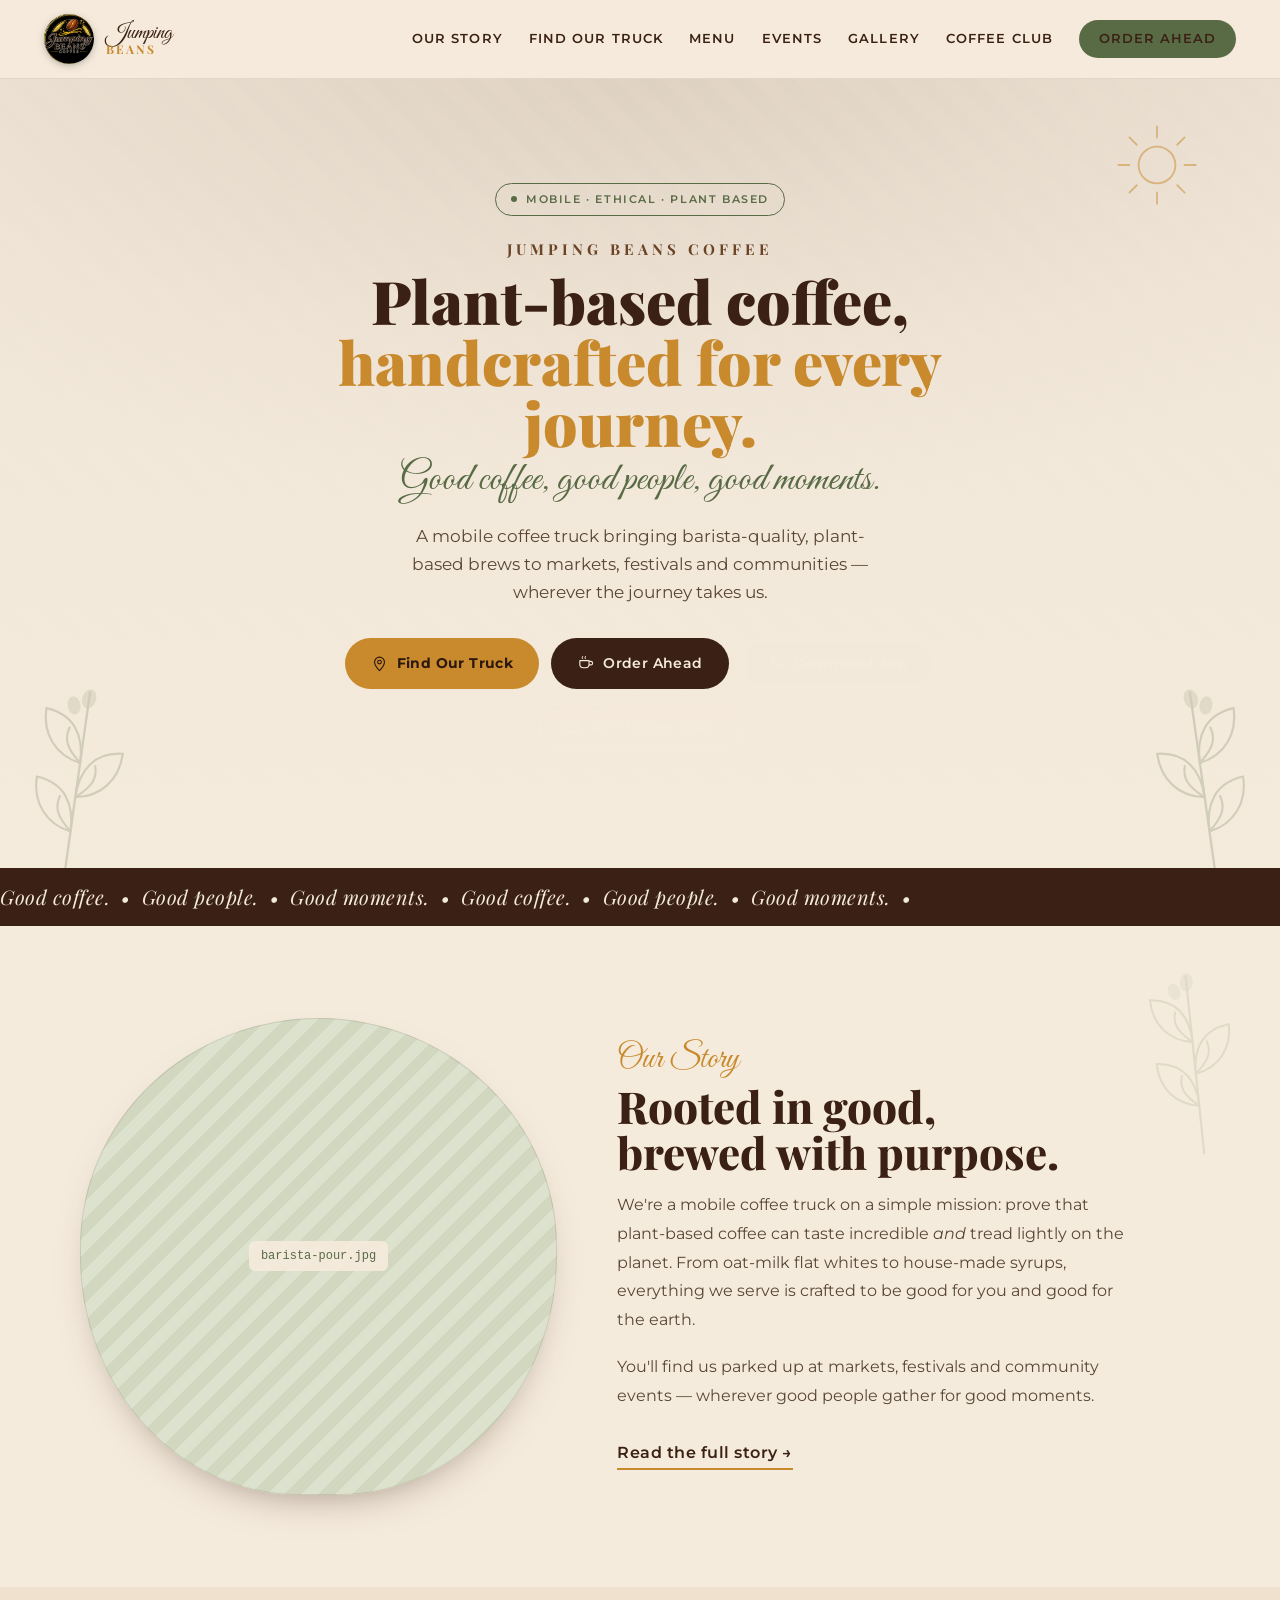
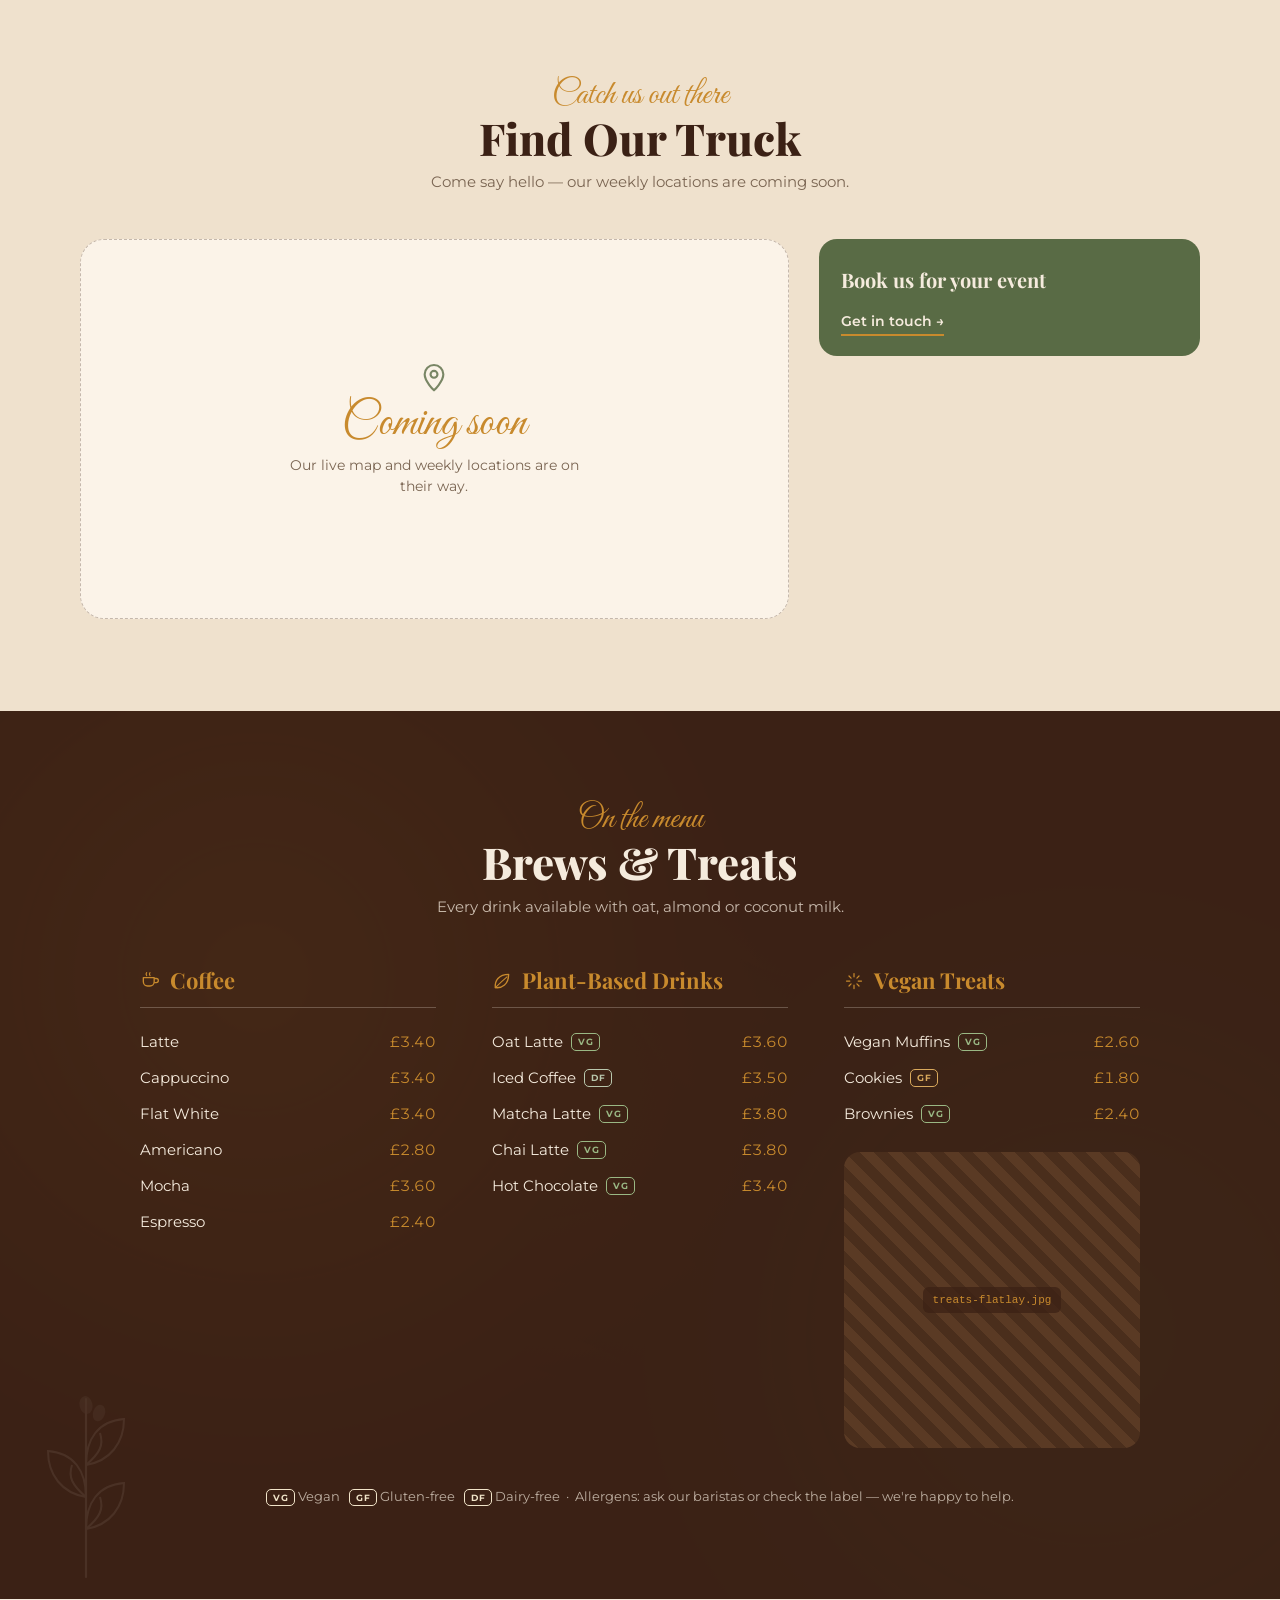
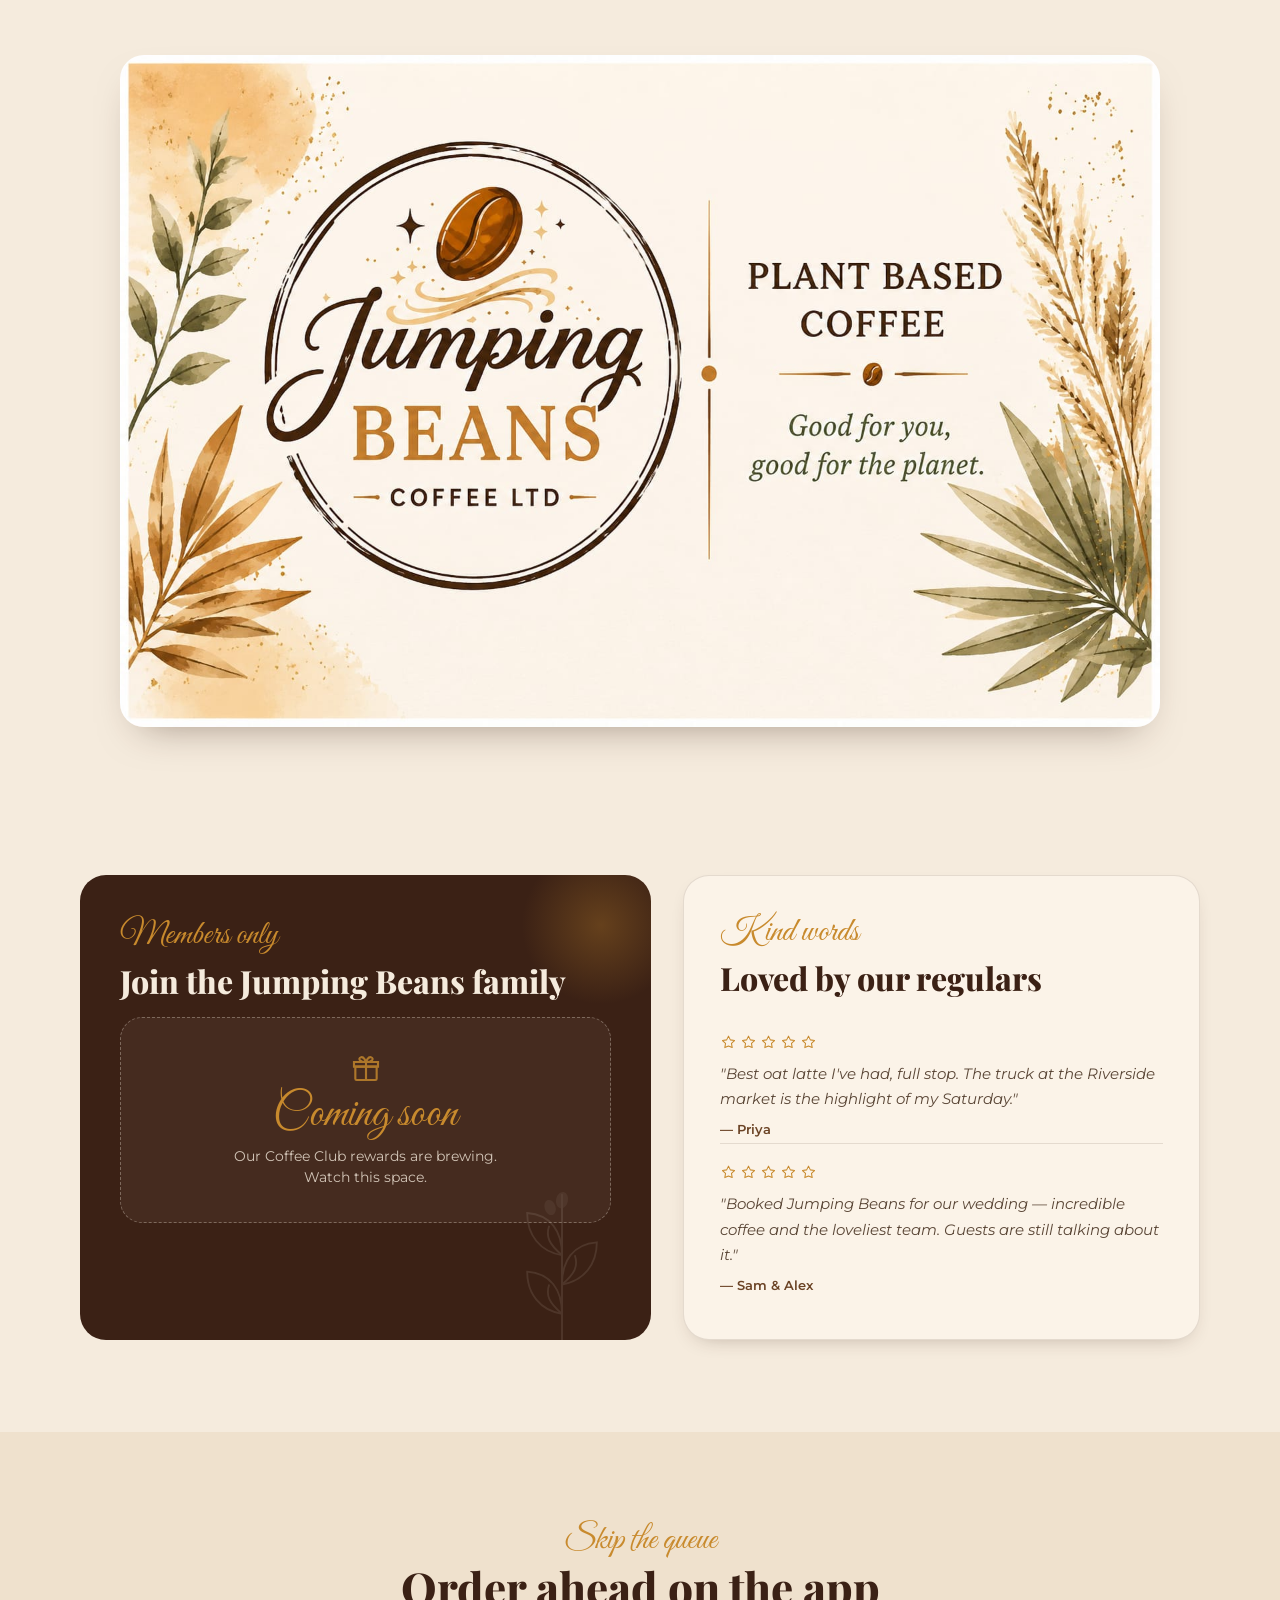
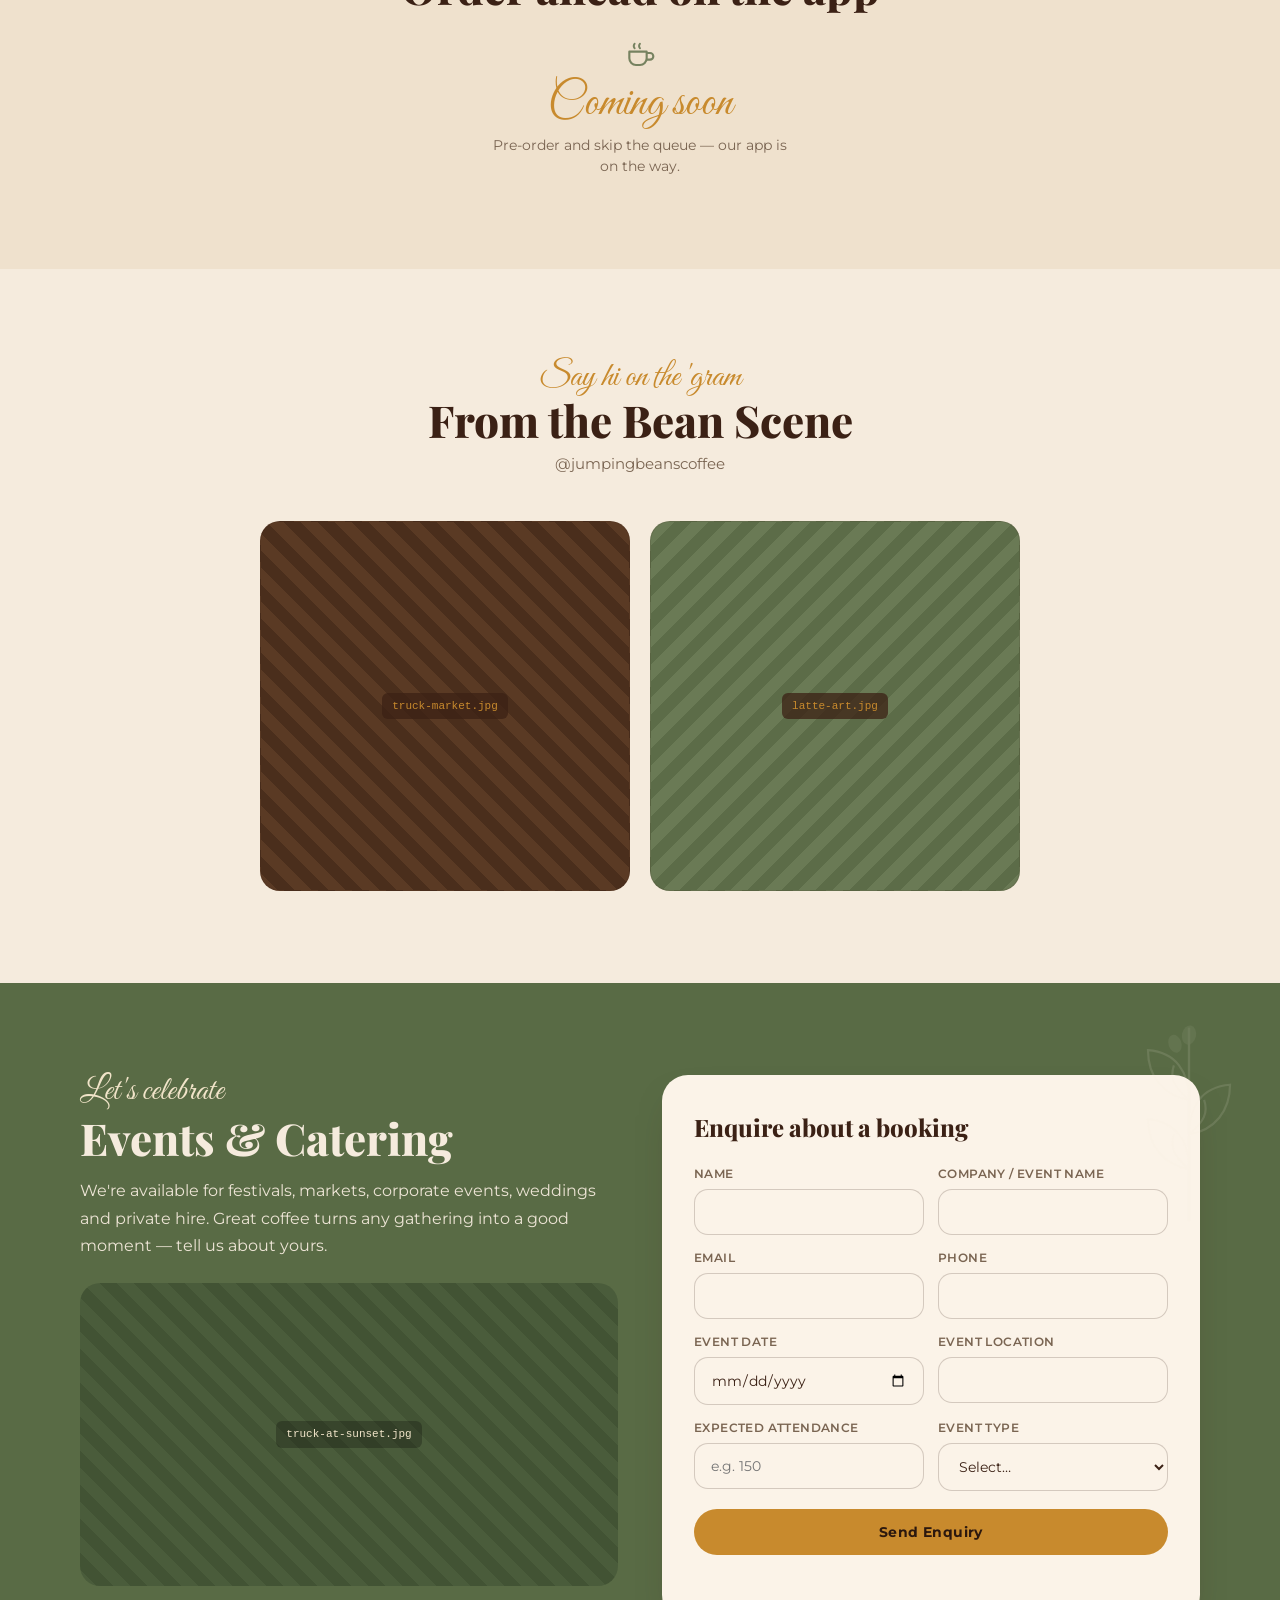
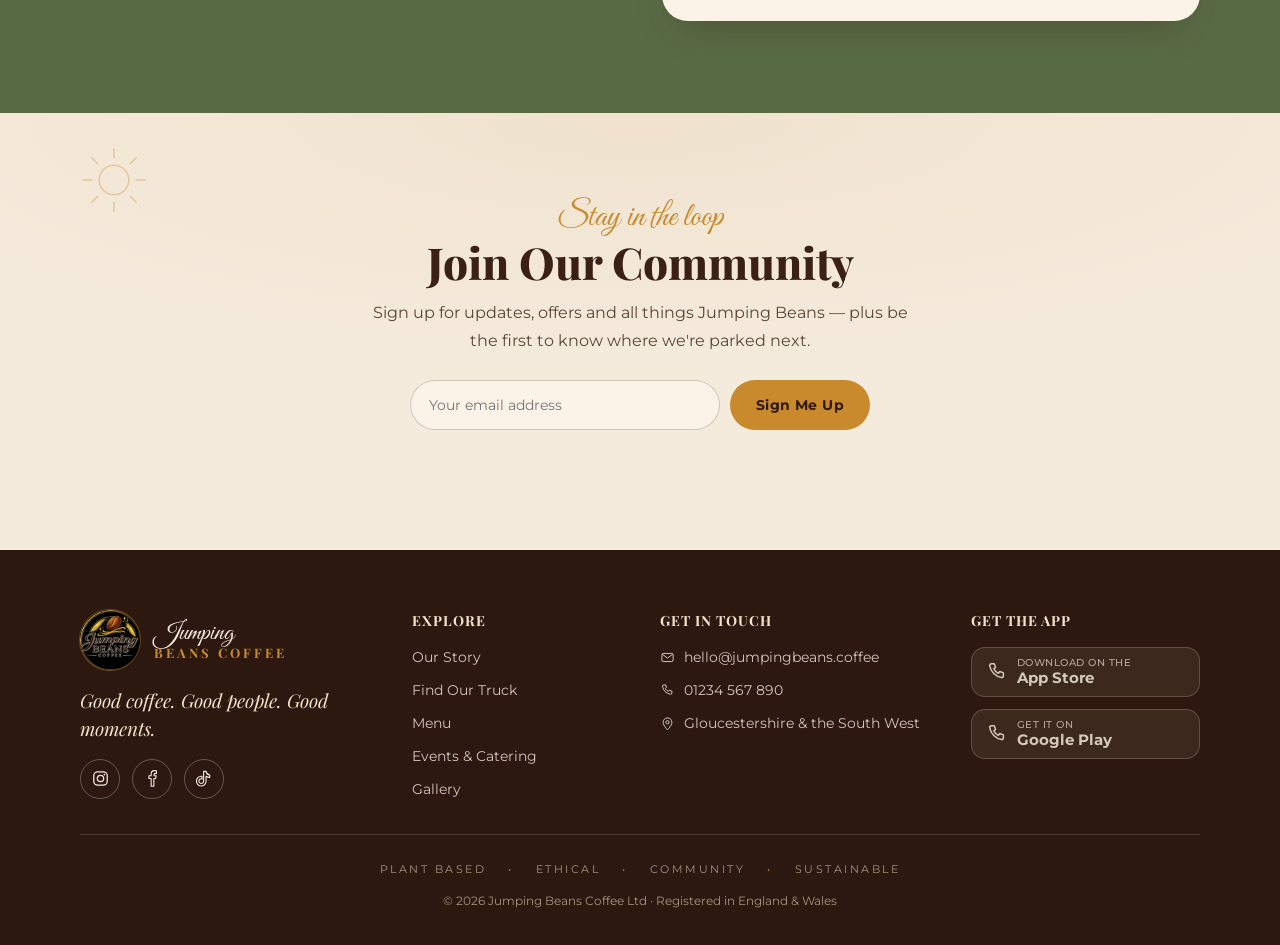
==== commit 4457315e: "Add brand banner underneath the menu Insert the Jumping Beans "Plant Based Coffee / Good for you, go" ====
--- a/index.html
+++ b/index.html
@@ -216,6 +216,13 @@
     </div>
   </section>
 
+  <!-- BRAND BANNER (under menu) -->
+  <section class="banner" aria-label="Jumping Beans Coffee — plant based coffee">
+    <div class="banner__inner">
+      <img class="banner__img" src="assets/brand-banner.jpg" alt="Jumping Beans Coffee Ltd — Plant Based Coffee. Good for you, good for the planet." width="1536" height="1000" loading="lazy">
+    </div>
+  </section>
+
   <!-- COFFEE CLUB -->
   <section id="club" class="club">
     <div class="club__inner">
--- a/css/styles.css
+++ b/css/styles.css
@@ -373,6 +373,13 @@
 .media-frame--treats { margin-top: 20px; aspect-ratio: 1; border-radius: 16px; border: none; background: repeating-linear-gradient(45deg, #5a3a24, #5a3a24 10px, #4a2e1c 10px, #4a2e1c 20px); }
 .menu__allergens { margin: 40px 0 0; text-align: center; font-size: 12.5px; color: rgba(245,235,221,.7); }
 .menu__allergens .tag { color: var(--cream-4); }
+
+/* ---------------------------------------------------------
+   Brand banner (under menu)
+   --------------------------------------------------------- */
+.banner { padding: 56px var(--page-pad); background: var(--cream); }
+.banner__inner { max-width: 1040px; margin: 0 auto; }
+.banner__img { width: 100%; height: auto; display: block; border-radius: 24px; box-shadow: var(--shadow-md); }
 
 /* ---------------------------------------------------------
    Coffee Club + reviews
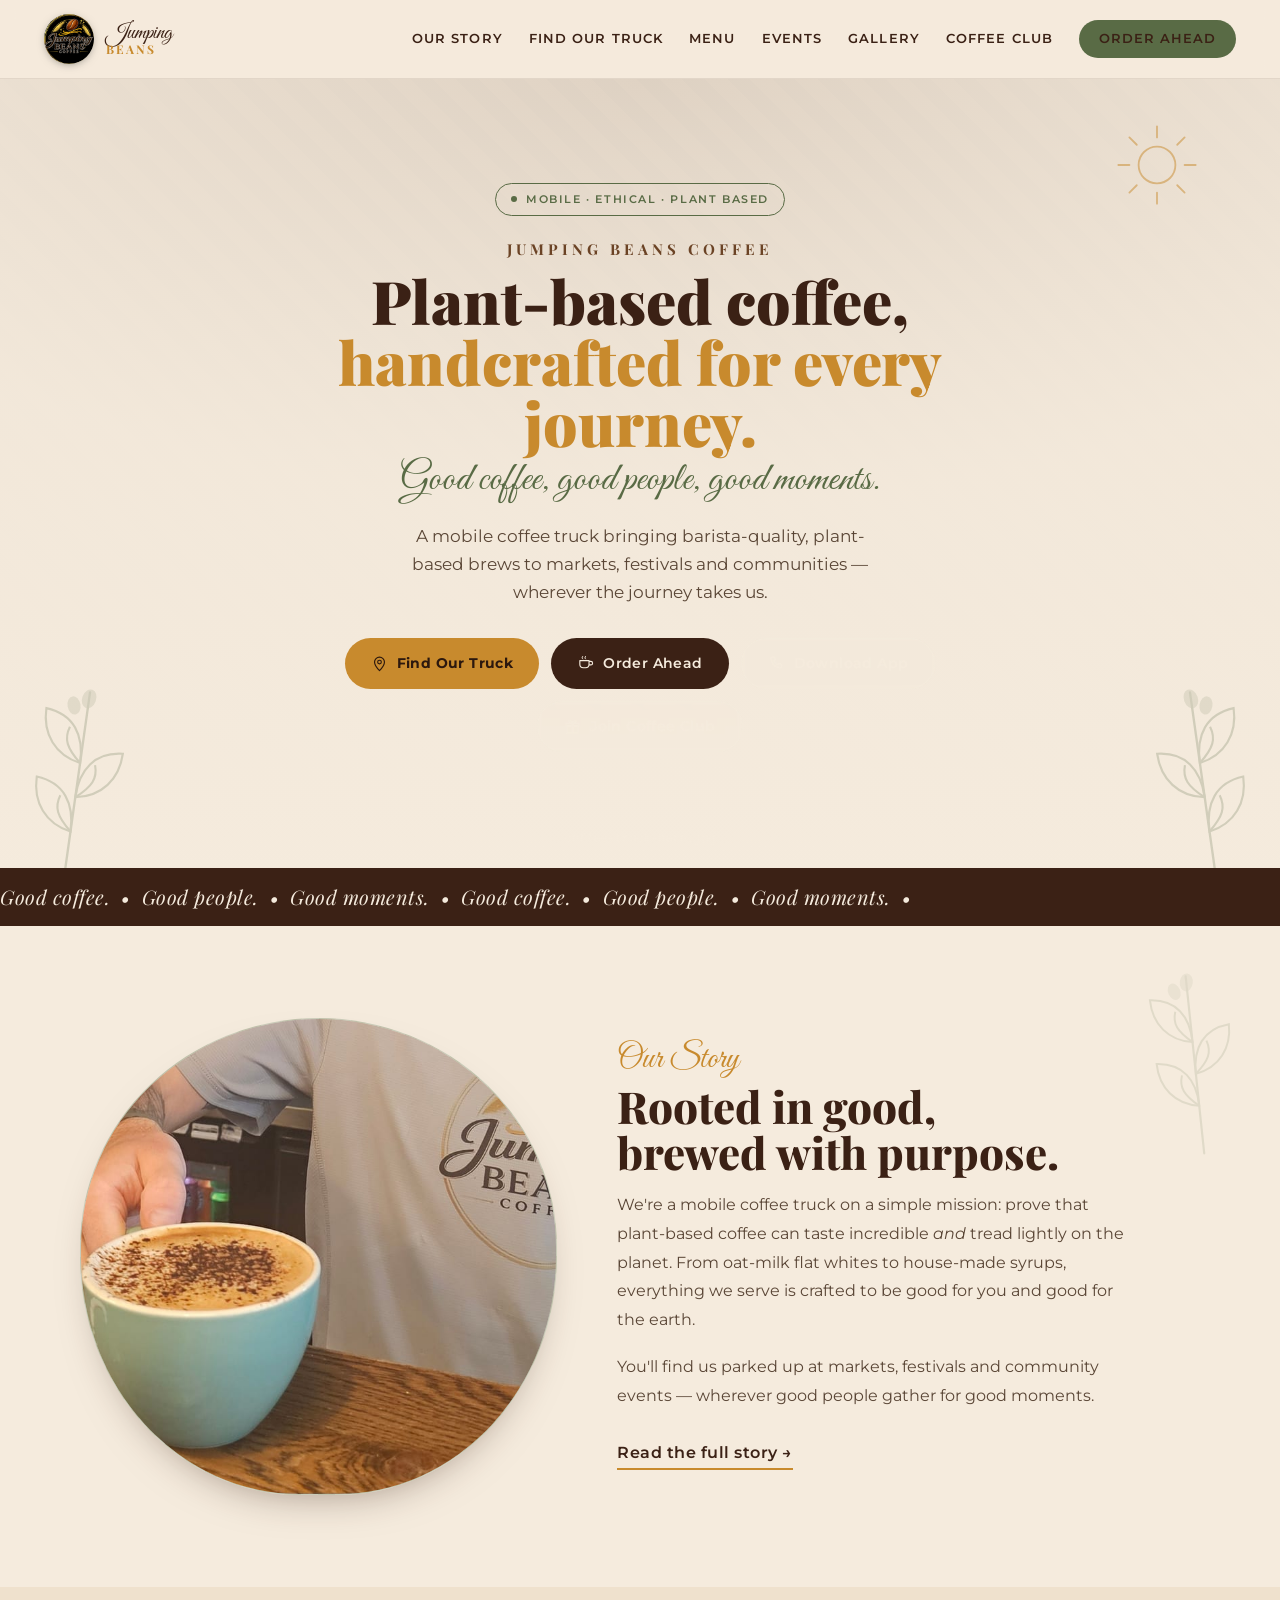
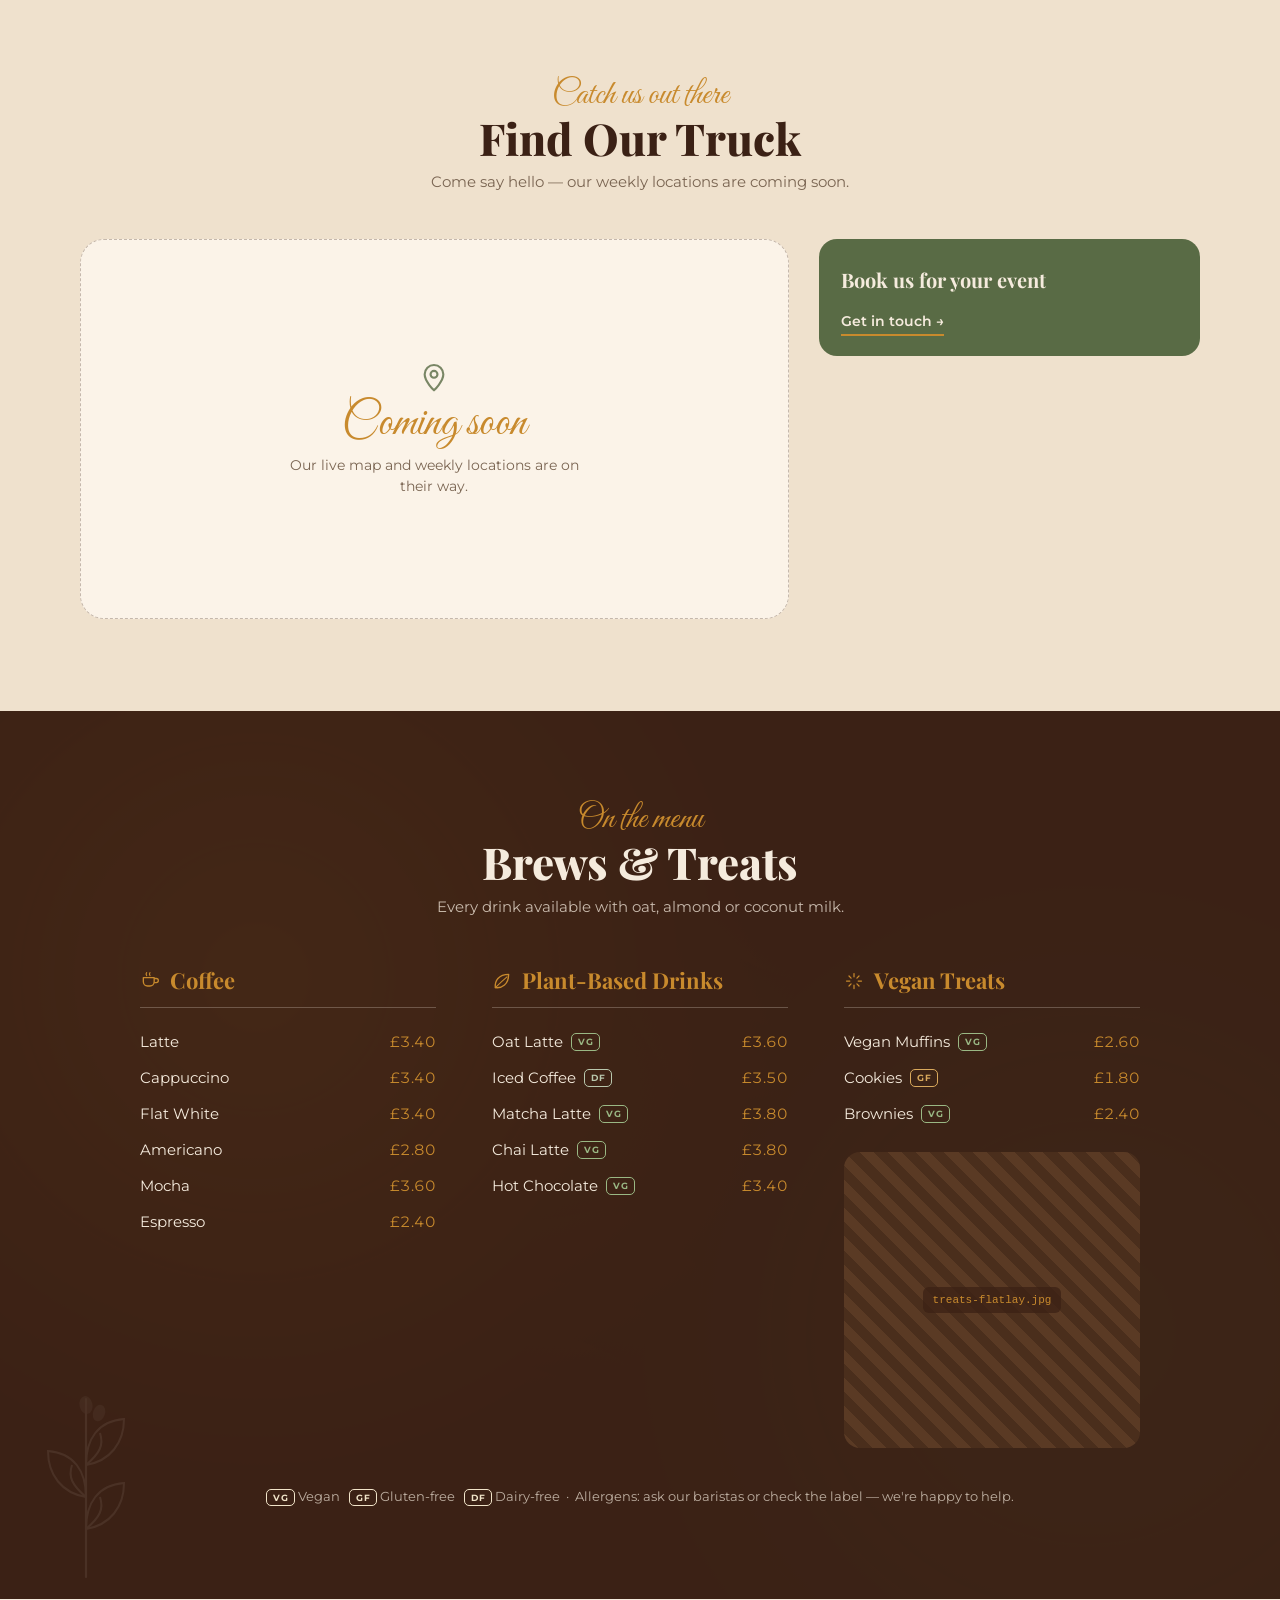
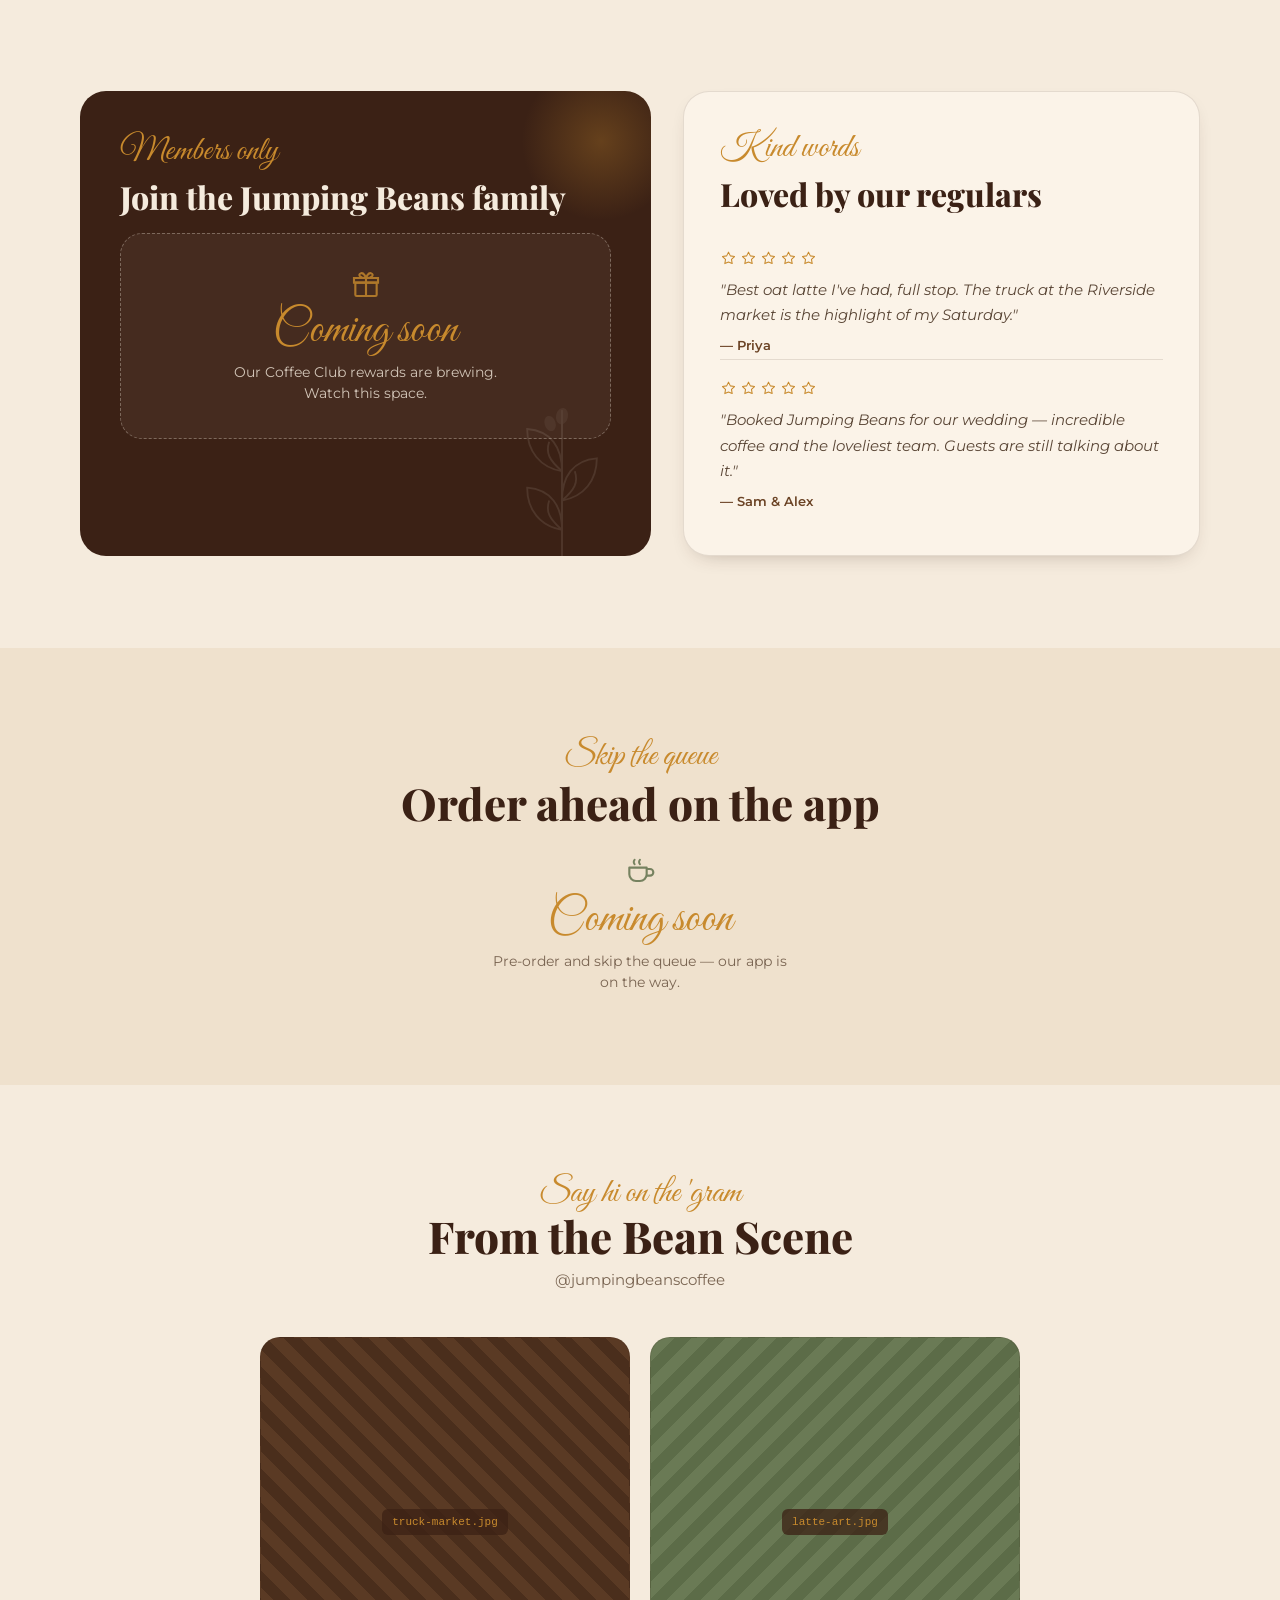
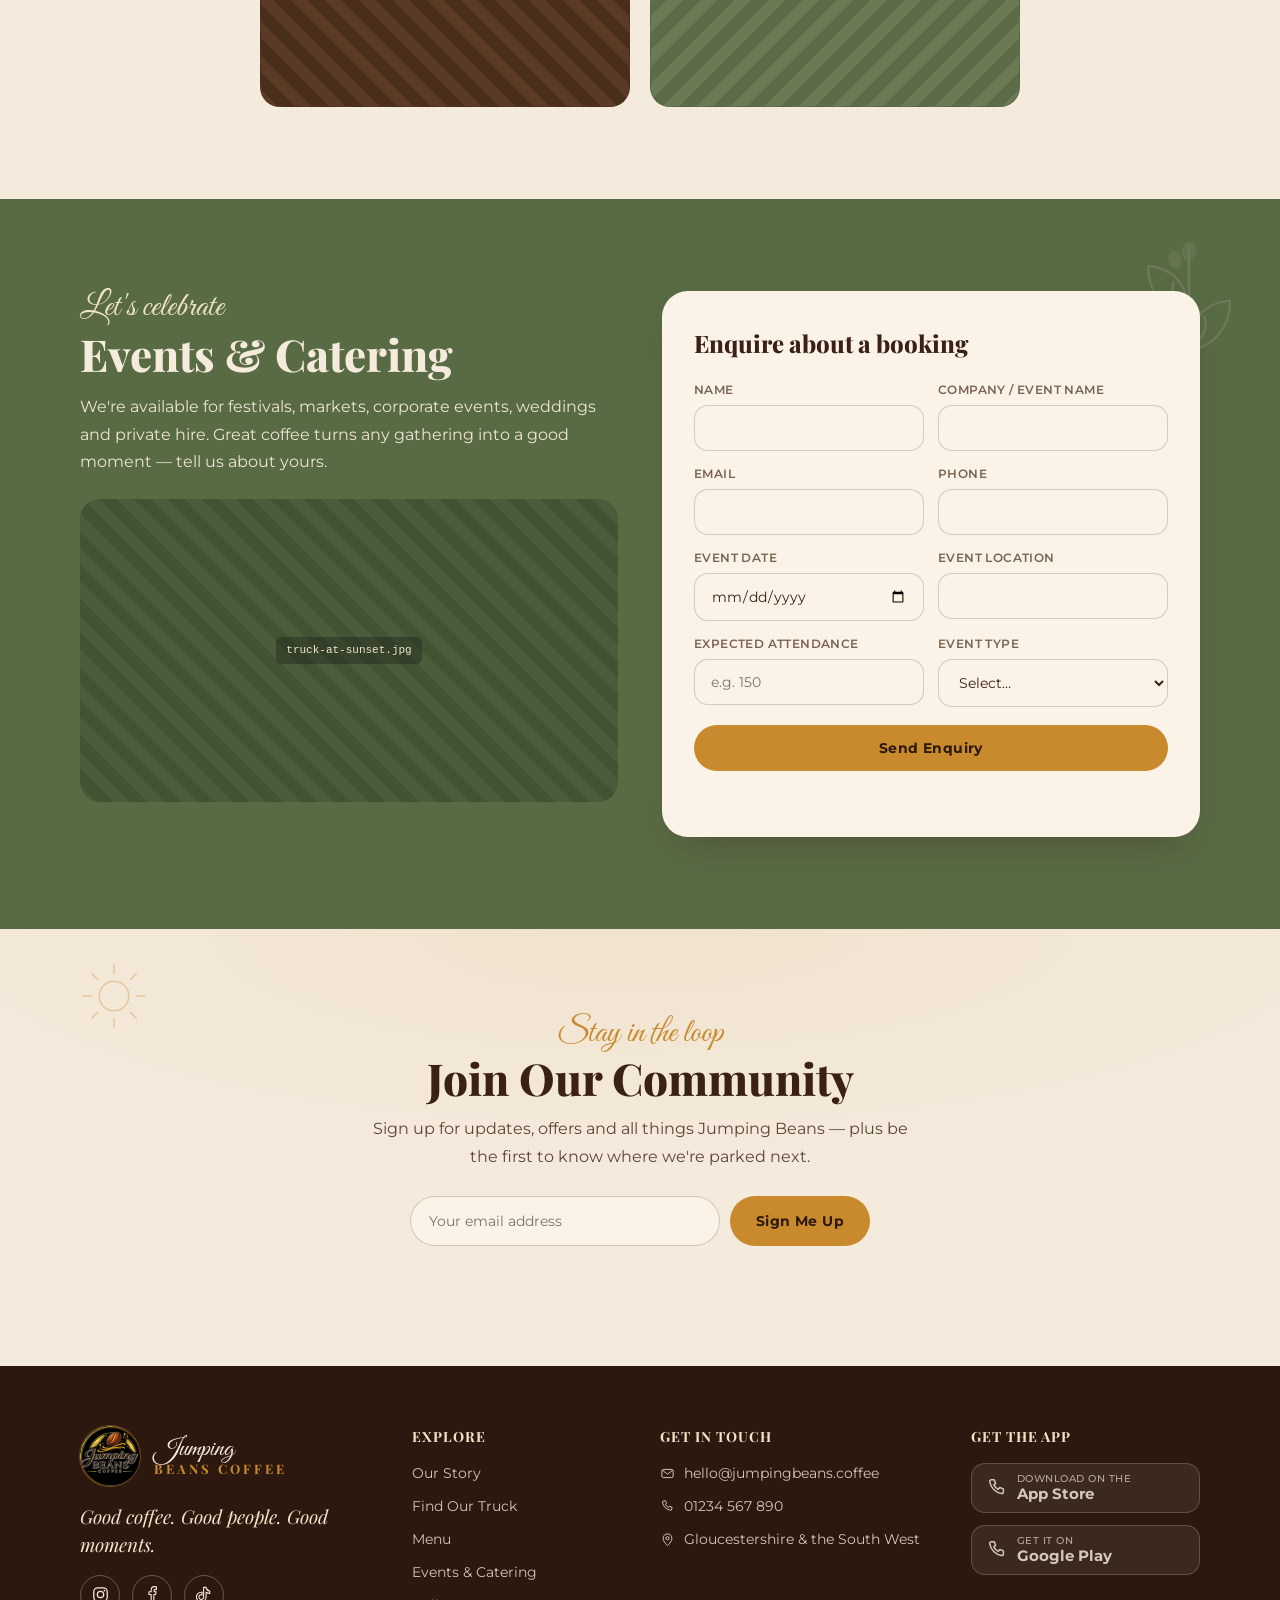
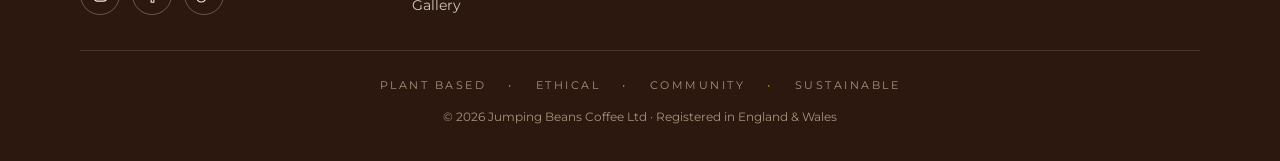
==== commit f2bc288b: "Swap Our Story image for real barista photo; remove under-menu banner - Remove the brand banner sect" ====
--- a/index.html
+++ b/index.html
@@ -126,8 +126,8 @@
   <section id="story" class="story">
     <svg class="story__sprig" aria-hidden="true"><use href="#sprig"/></svg>
     <div class="story__inner">
-      <div class="media-frame media-frame--story" role="img" aria-label="A barista pouring a plant-based latte at the truck">
-        <span class="placeholder-label placeholder-label--sage">barista-pour.jpg</span>
+      <div class="media-frame media-frame--story">
+        <img class="media-frame__img" src="assets/barista-pour.jpg" alt="A Jumping Beans barista serving a fresh cappuccino" width="1610" height="1029">
       </div>
       <div class="story__copy">
         <span class="script-eyebrow">Our Story</span>
@@ -213,13 +213,6 @@
         <span class="tag tag--df">DF</span> Dairy-free &nbsp;·&nbsp;
         Allergens: ask our baristas or check the label — we're happy to help.
       </p>
-    </div>
-  </section>
-
-  <!-- BRAND BANNER (under menu) -->
-  <section class="banner" aria-label="Jumping Beans Coffee — plant based coffee">
-    <div class="banner__inner">
-      <img class="banner__img" src="assets/brand-banner.jpg" alt="Jumping Beans Coffee Ltd — Plant Based Coffee. Good for you, good for the planet." width="1536" height="1000" loading="lazy">
     </div>
   </section>
 
--- a/css/styles.css
+++ b/css/styles.css
@@ -173,6 +173,7 @@
 .placeholder-label--dark   { color: var(--caramel); background: rgba(59,33,21,.75); font-size: 11px; padding: 5px 10px; }
 .placeholder-label--cream  { color: var(--cream-4); background: rgba(0,0,0,.25); font-size: 11px; padding: 5px 10px; }
 .placeholder-label--ondark { color: var(--cream-4); background: rgba(0,0,0,.3); }
+.media-frame__img { width: 100%; height: 100%; object-fit: cover; object-position: 38% center; display: block; }
 
 /* Botanical decorative sprigs */
 .sprig-deco { color: var(--sage); opacity: .16; pointer-events: none; position: absolute; }
@@ -373,13 +374,6 @@
 .media-frame--treats { margin-top: 20px; aspect-ratio: 1; border-radius: 16px; border: none; background: repeating-linear-gradient(45deg, #5a3a24, #5a3a24 10px, #4a2e1c 10px, #4a2e1c 20px); }
 .menu__allergens { margin: 40px 0 0; text-align: center; font-size: 12.5px; color: rgba(245,235,221,.7); }
 .menu__allergens .tag { color: var(--cream-4); }
-
-/* ---------------------------------------------------------
-   Brand banner (under menu)
-   --------------------------------------------------------- */
-.banner { padding: 56px var(--page-pad); background: var(--cream); }
-.banner__inner { max-width: 1040px; margin: 0 auto; }
-.banner__img { width: 100%; height: auto; display: block; border-radius: 24px; box-shadow: var(--shadow-md); }
 
 /* ---------------------------------------------------------
    Coffee Club + reviews
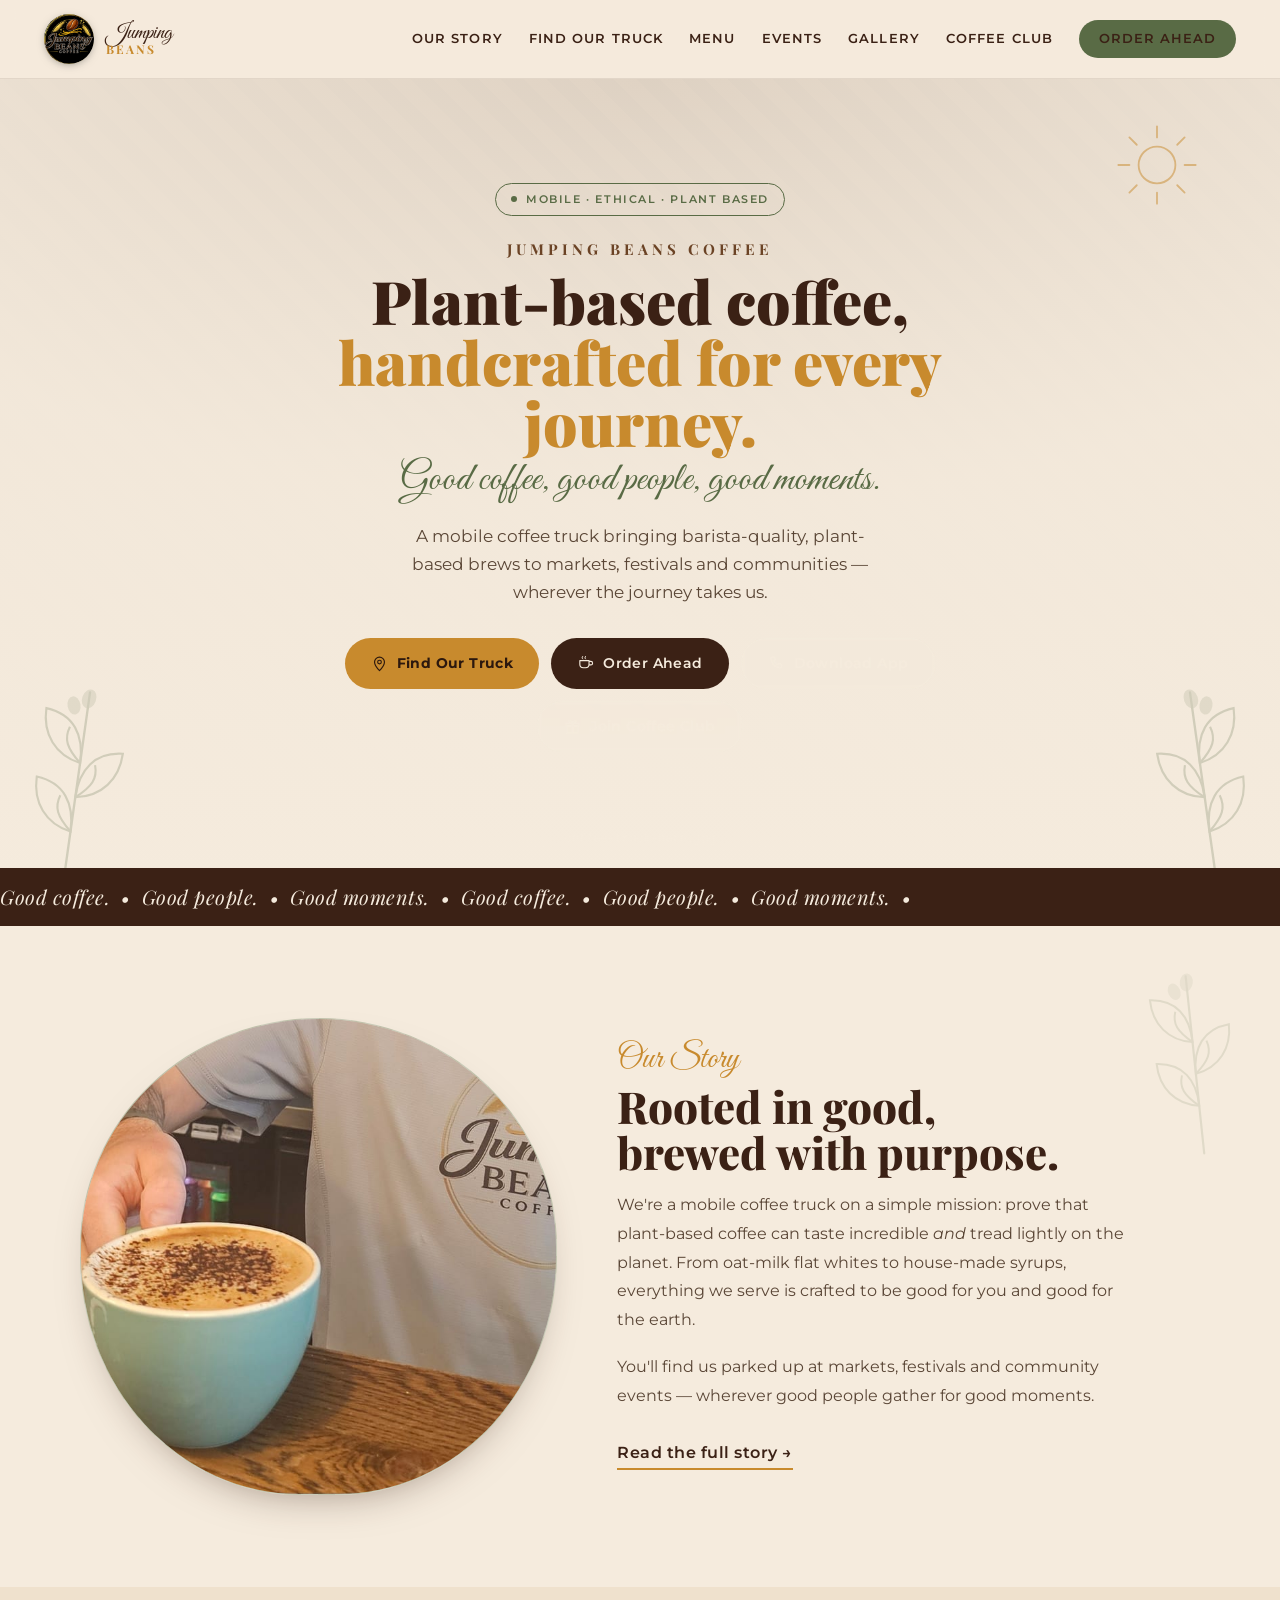
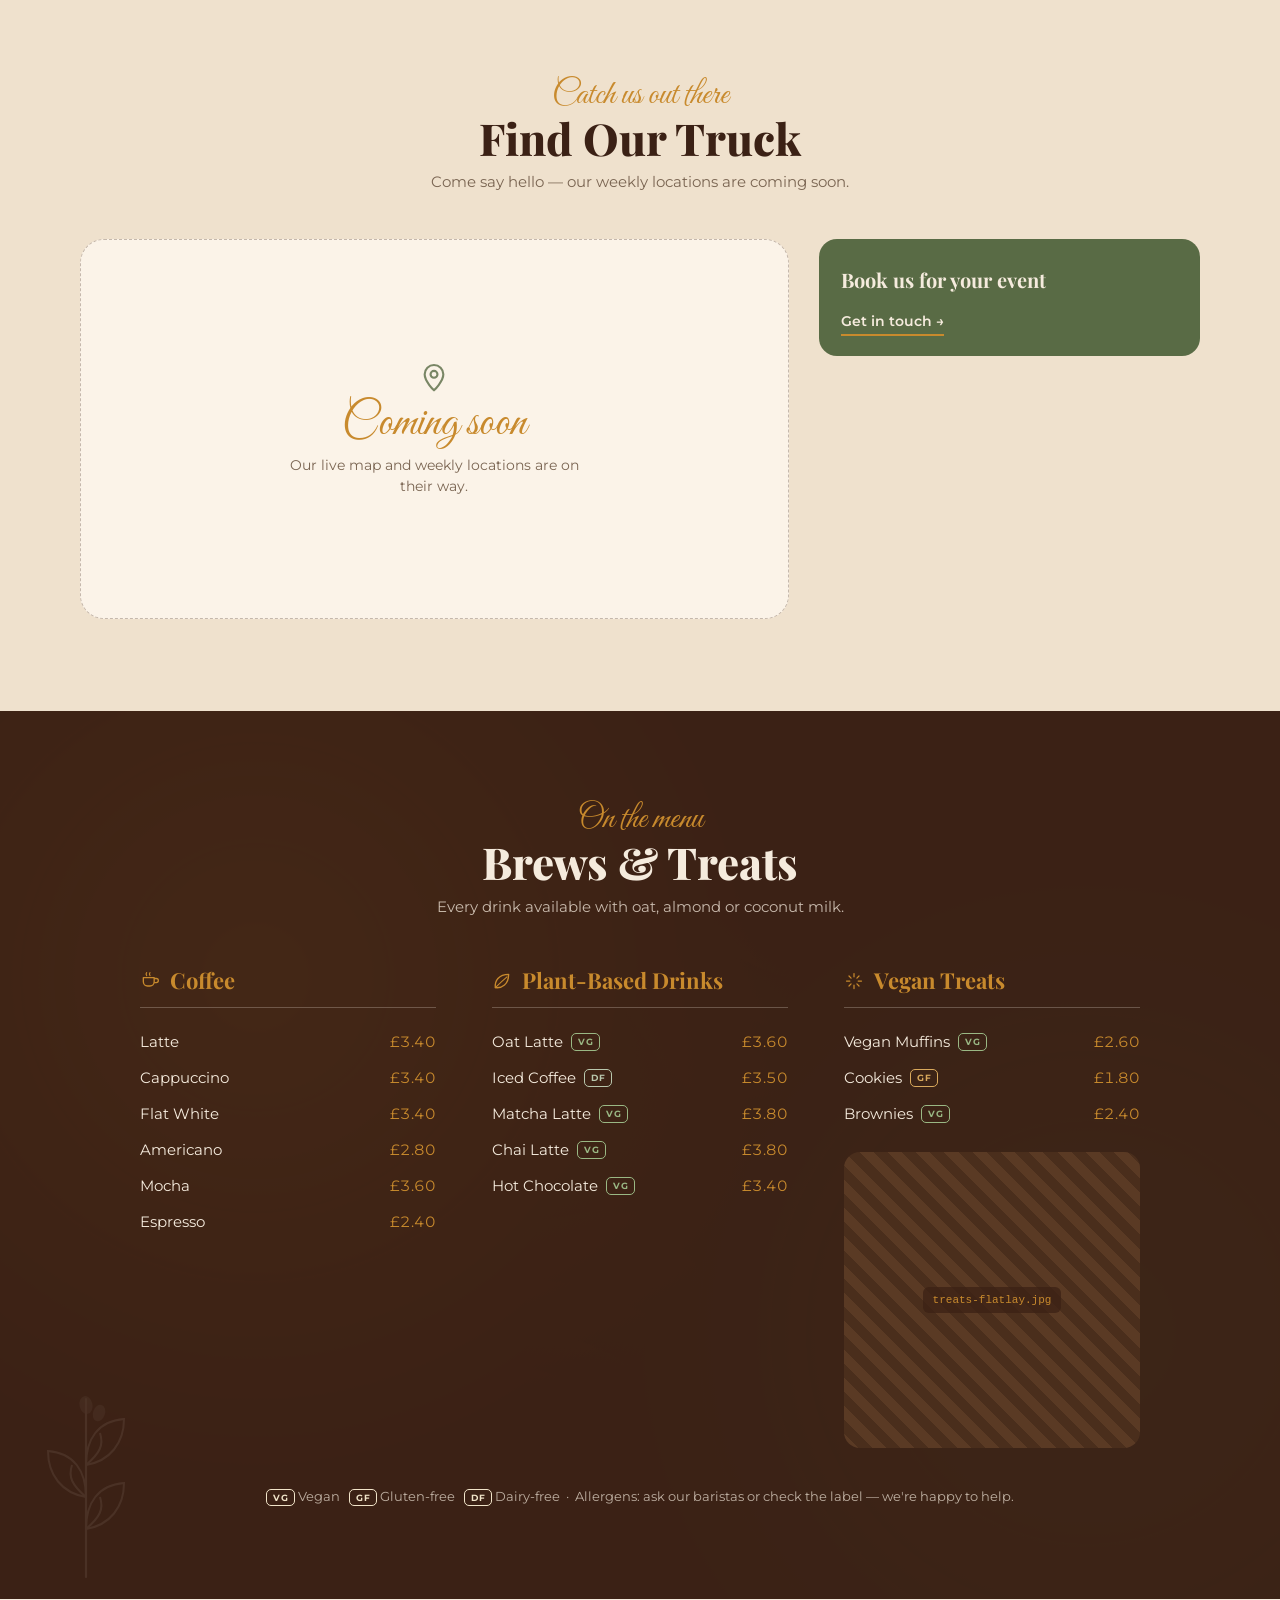
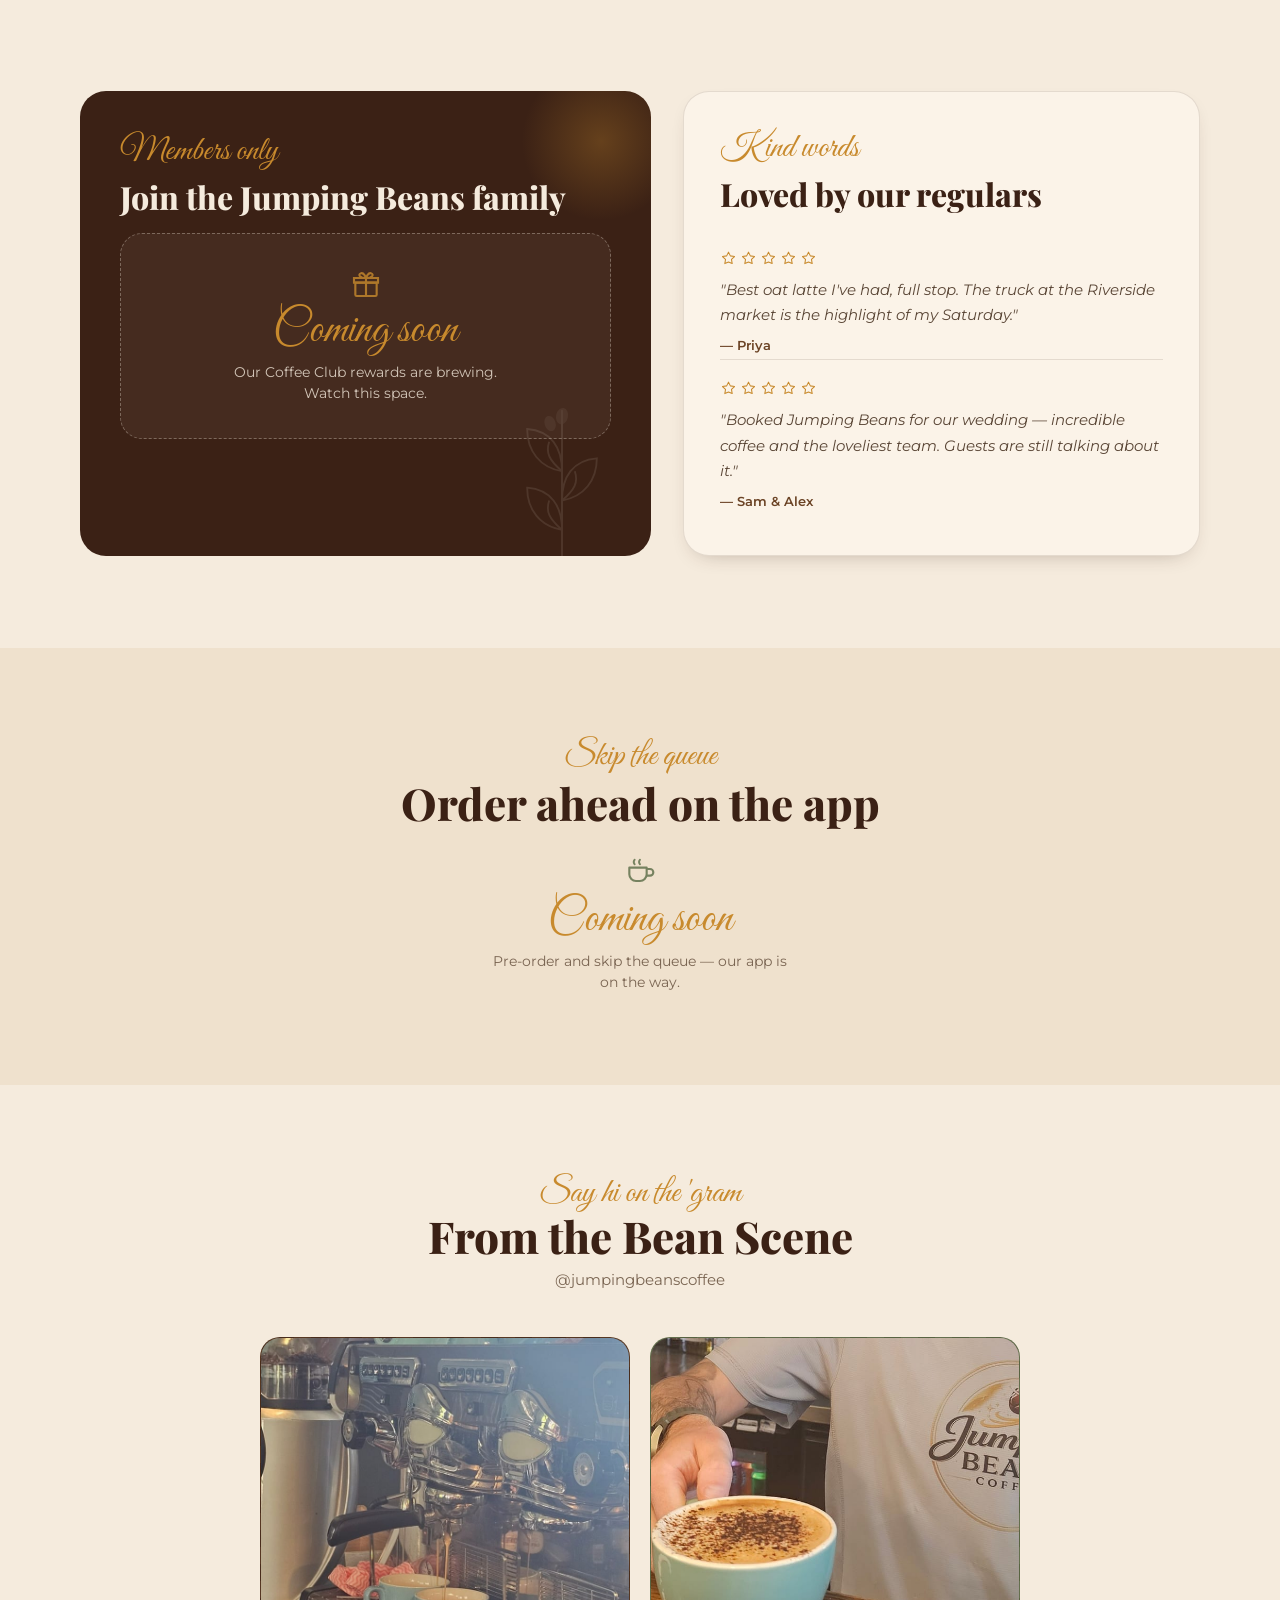
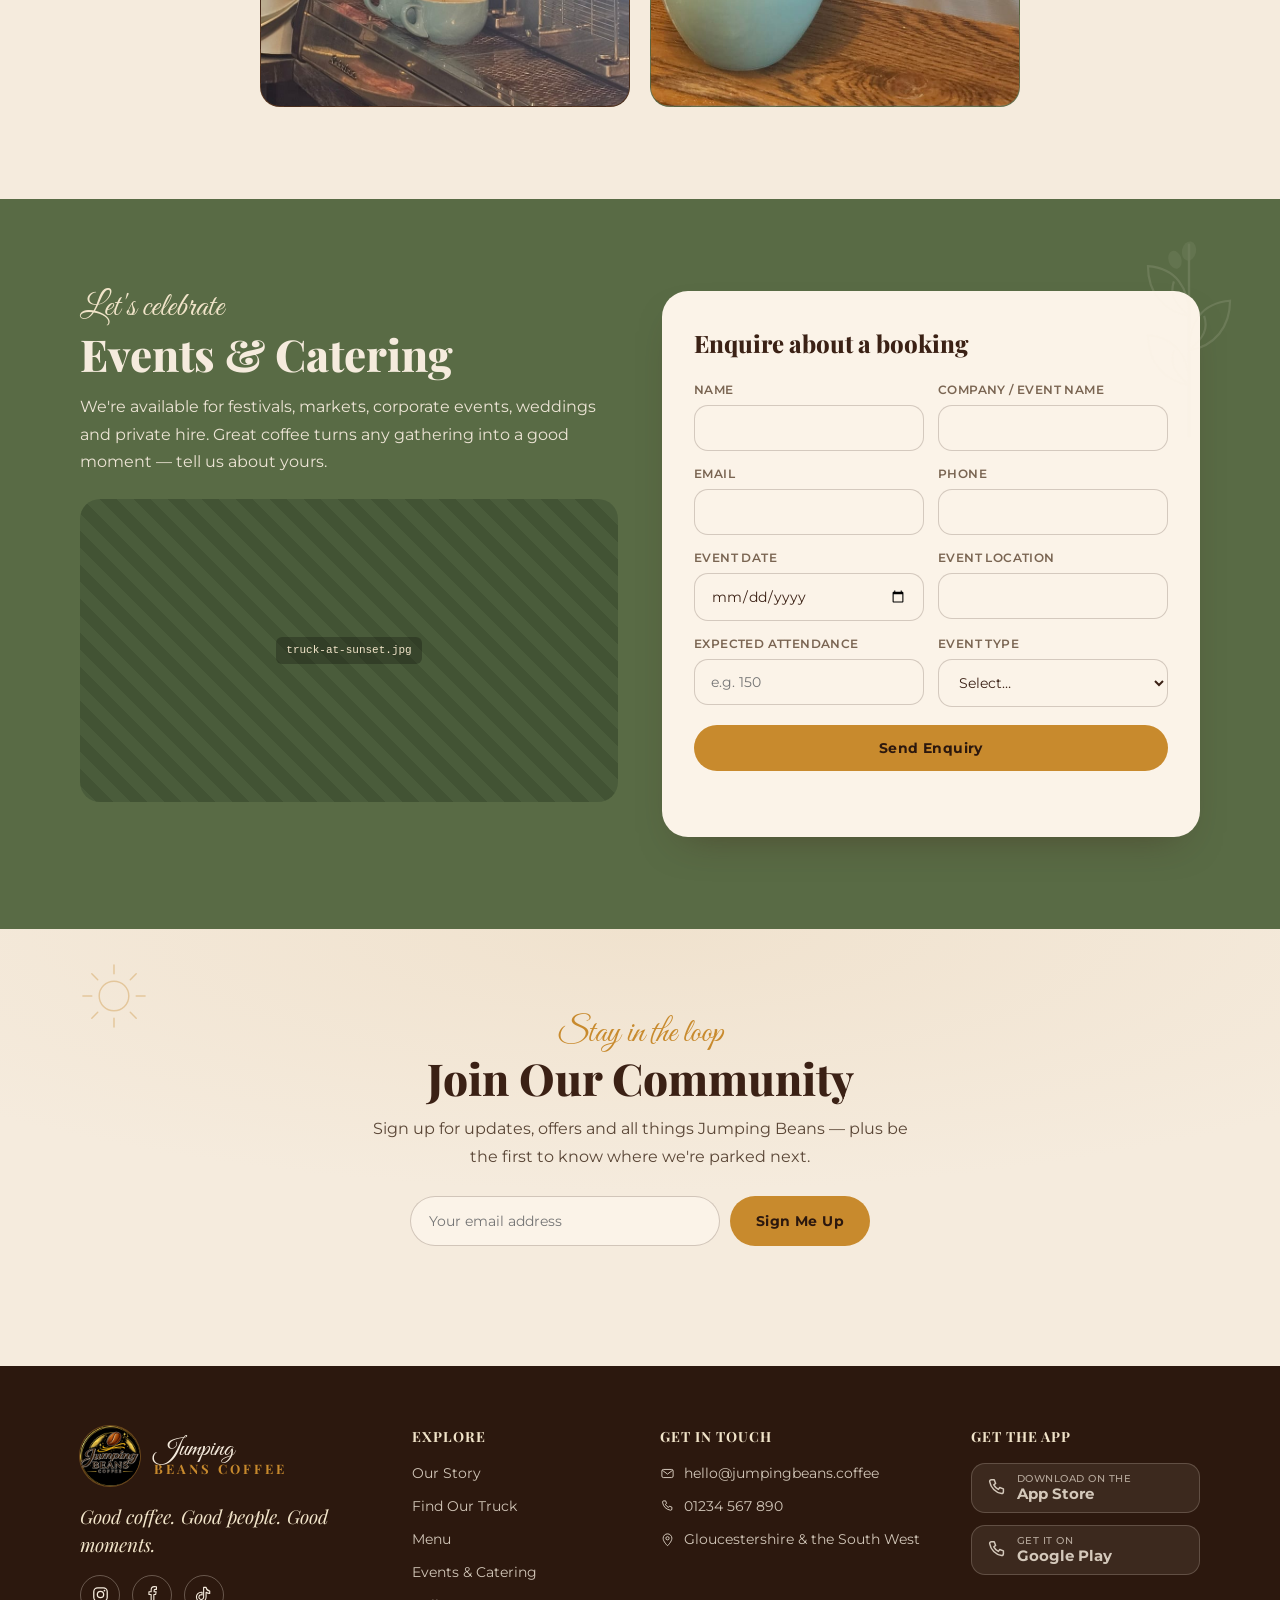
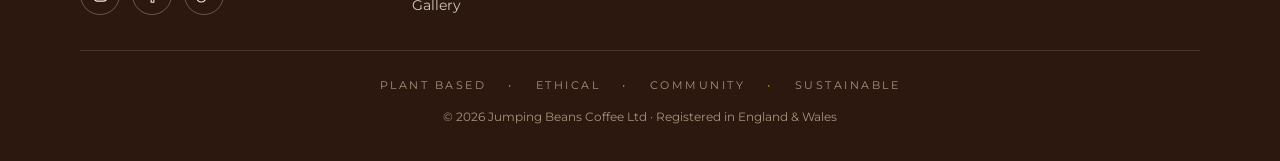
==== commit cf77ff27: "Add real photos to the gallery ("Say hi on the 'gram") tiles - Gallery tile 1: espresso pour photo (" ====
--- a/index.html
+++ b/index.html
@@ -276,8 +276,12 @@
         <p class="section-sub">@jumpingbeanscoffee</p>
       </div>
       <div class="gallery__grid">
-        <div class="gallery__tile" role="img" aria-label="The coffee truck at a market"><span class="placeholder-label placeholder-label--dark">truck-market.jpg</span></div>
-        <div class="gallery__tile" role="img" aria-label="Latte art close-up"><span class="placeholder-label placeholder-label--dark">latte-art.jpg</span></div>
+        <div class="gallery__tile">
+          <img src="assets/gram-espresso.jpg" alt="Fresh espresso pouring into two cups on the machine" style="object-position:center 60%" loading="lazy">
+        </div>
+        <div class="gallery__tile">
+          <img src="assets/barista-pour.jpg" alt="A Jumping Beans barista serving a fresh cappuccino" style="object-position:38% center" loading="lazy">
+        </div>
       </div>
     </div>
   </section>
--- a/css/styles.css
+++ b/css/styles.css
@@ -458,6 +458,7 @@
 .gallery__tile:nth-child(3n+2) { background: repeating-linear-gradient(-45deg, #6a7a55, #6a7a55 12px, #5c6c48 12px, #5c6c48 24px); }
 .gallery__tile:nth-child(3n) { background: repeating-linear-gradient(45deg, #c88a2d, #c88a2d 12px, #b57c28 12px, #b57c28 24px); }
 .gallery__tile:hover { transform: translateY(-4px); box-shadow: var(--shadow-md); }
+.gallery__tile img { width: 100%; height: 100%; object-fit: cover; object-position: center; display: block; }
 
 /* ---------------------------------------------------------
    Events & Catering
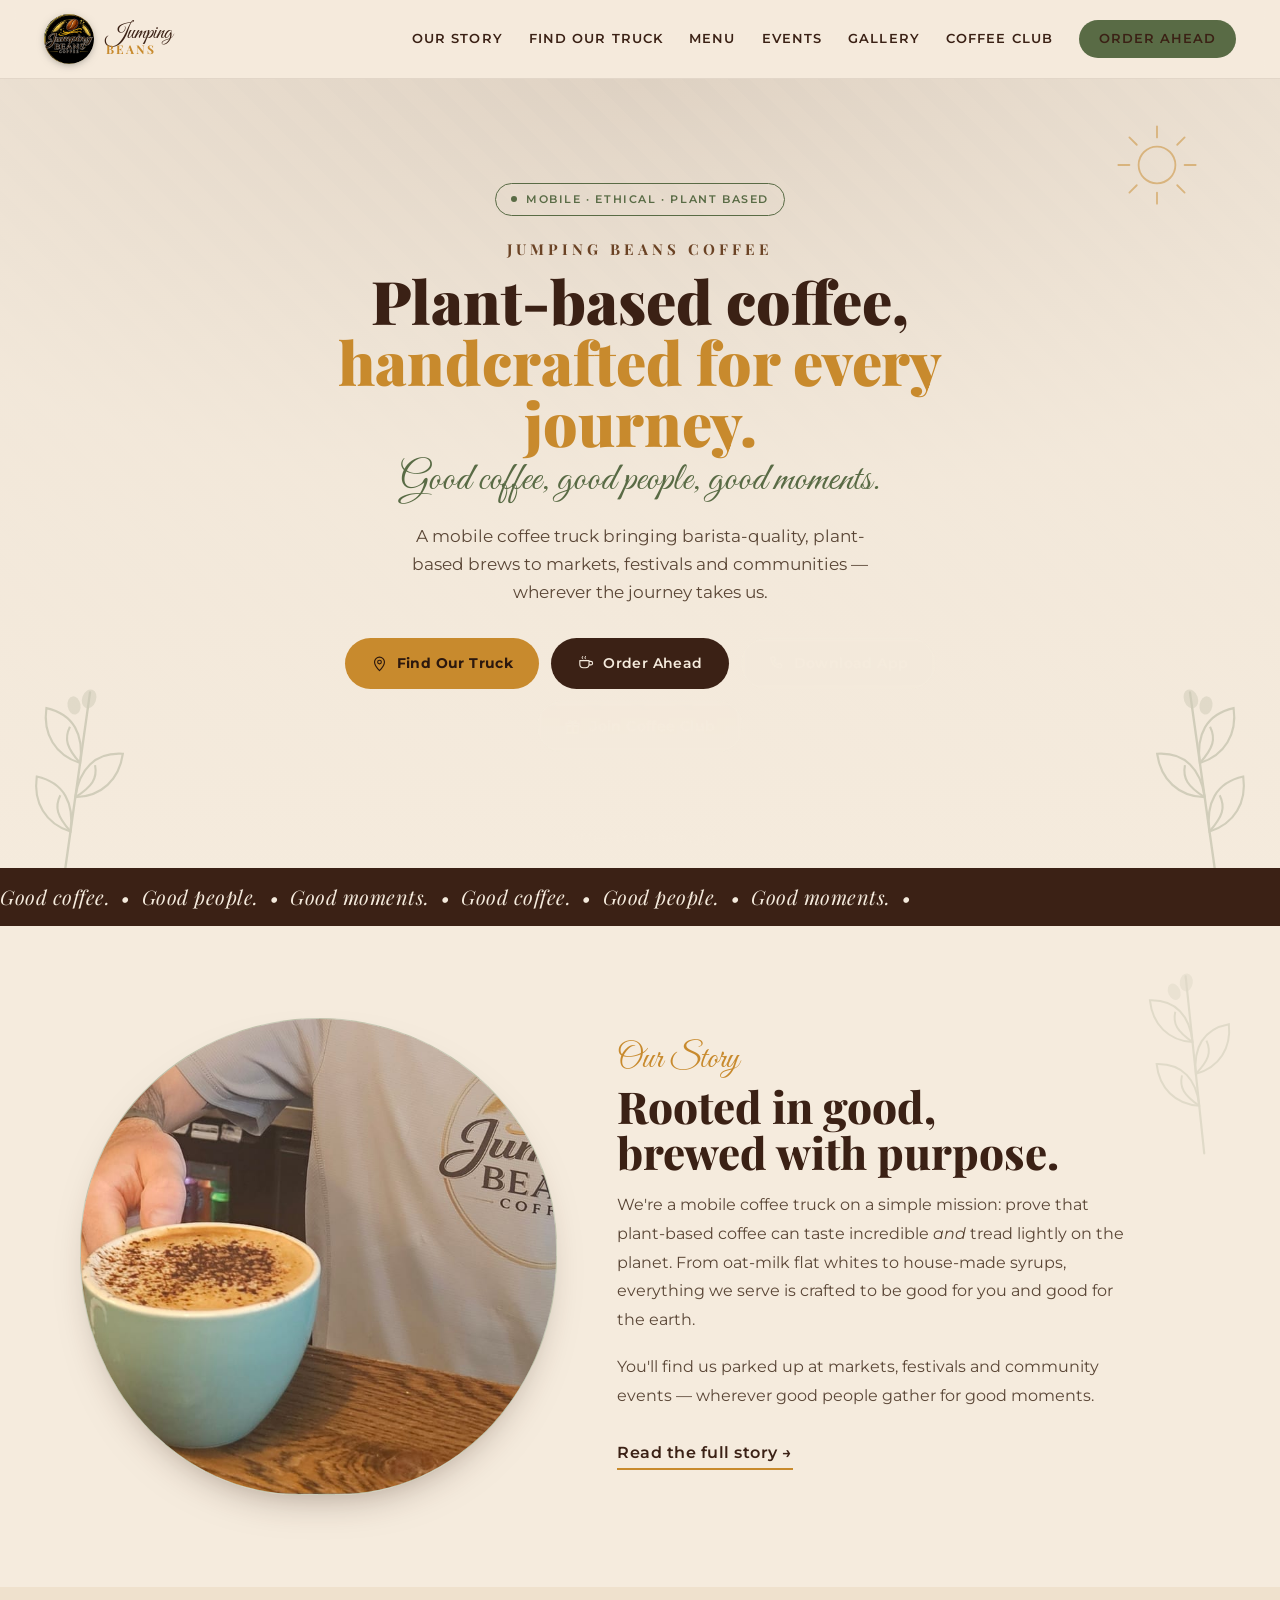
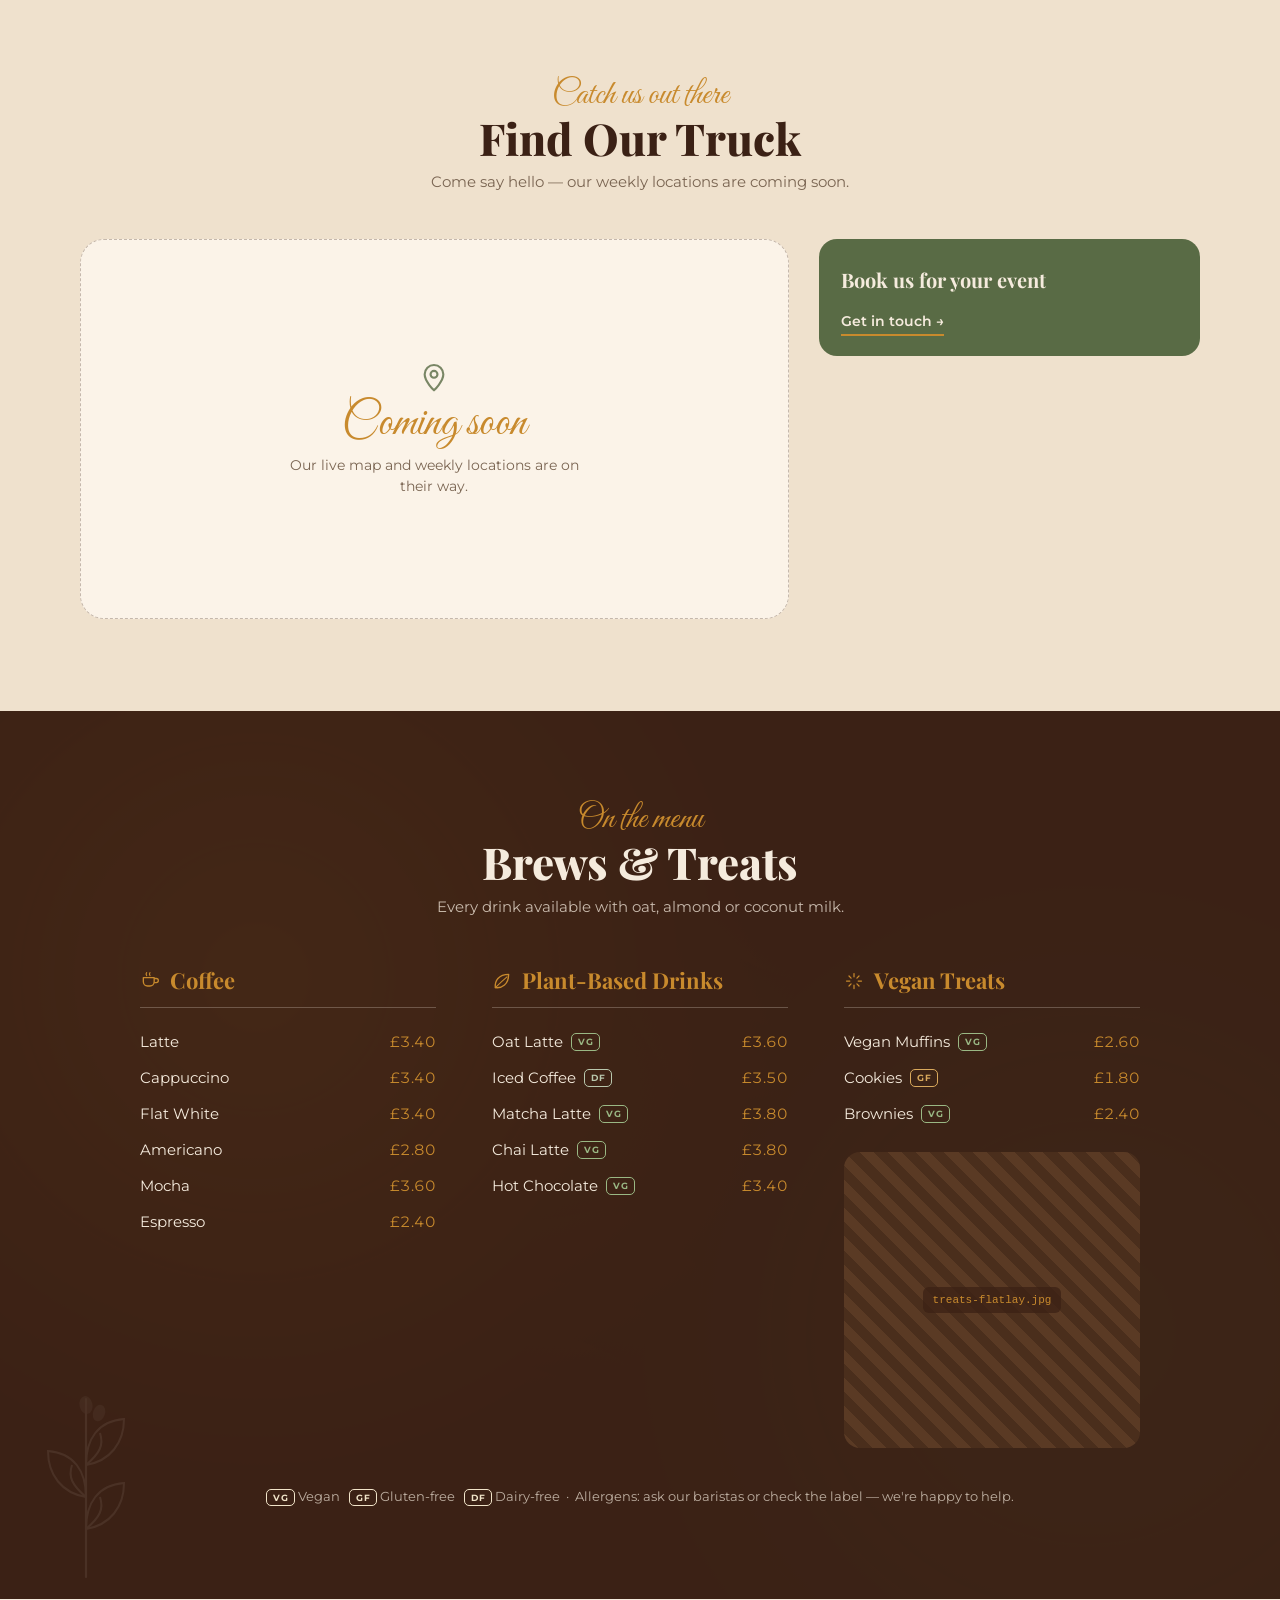
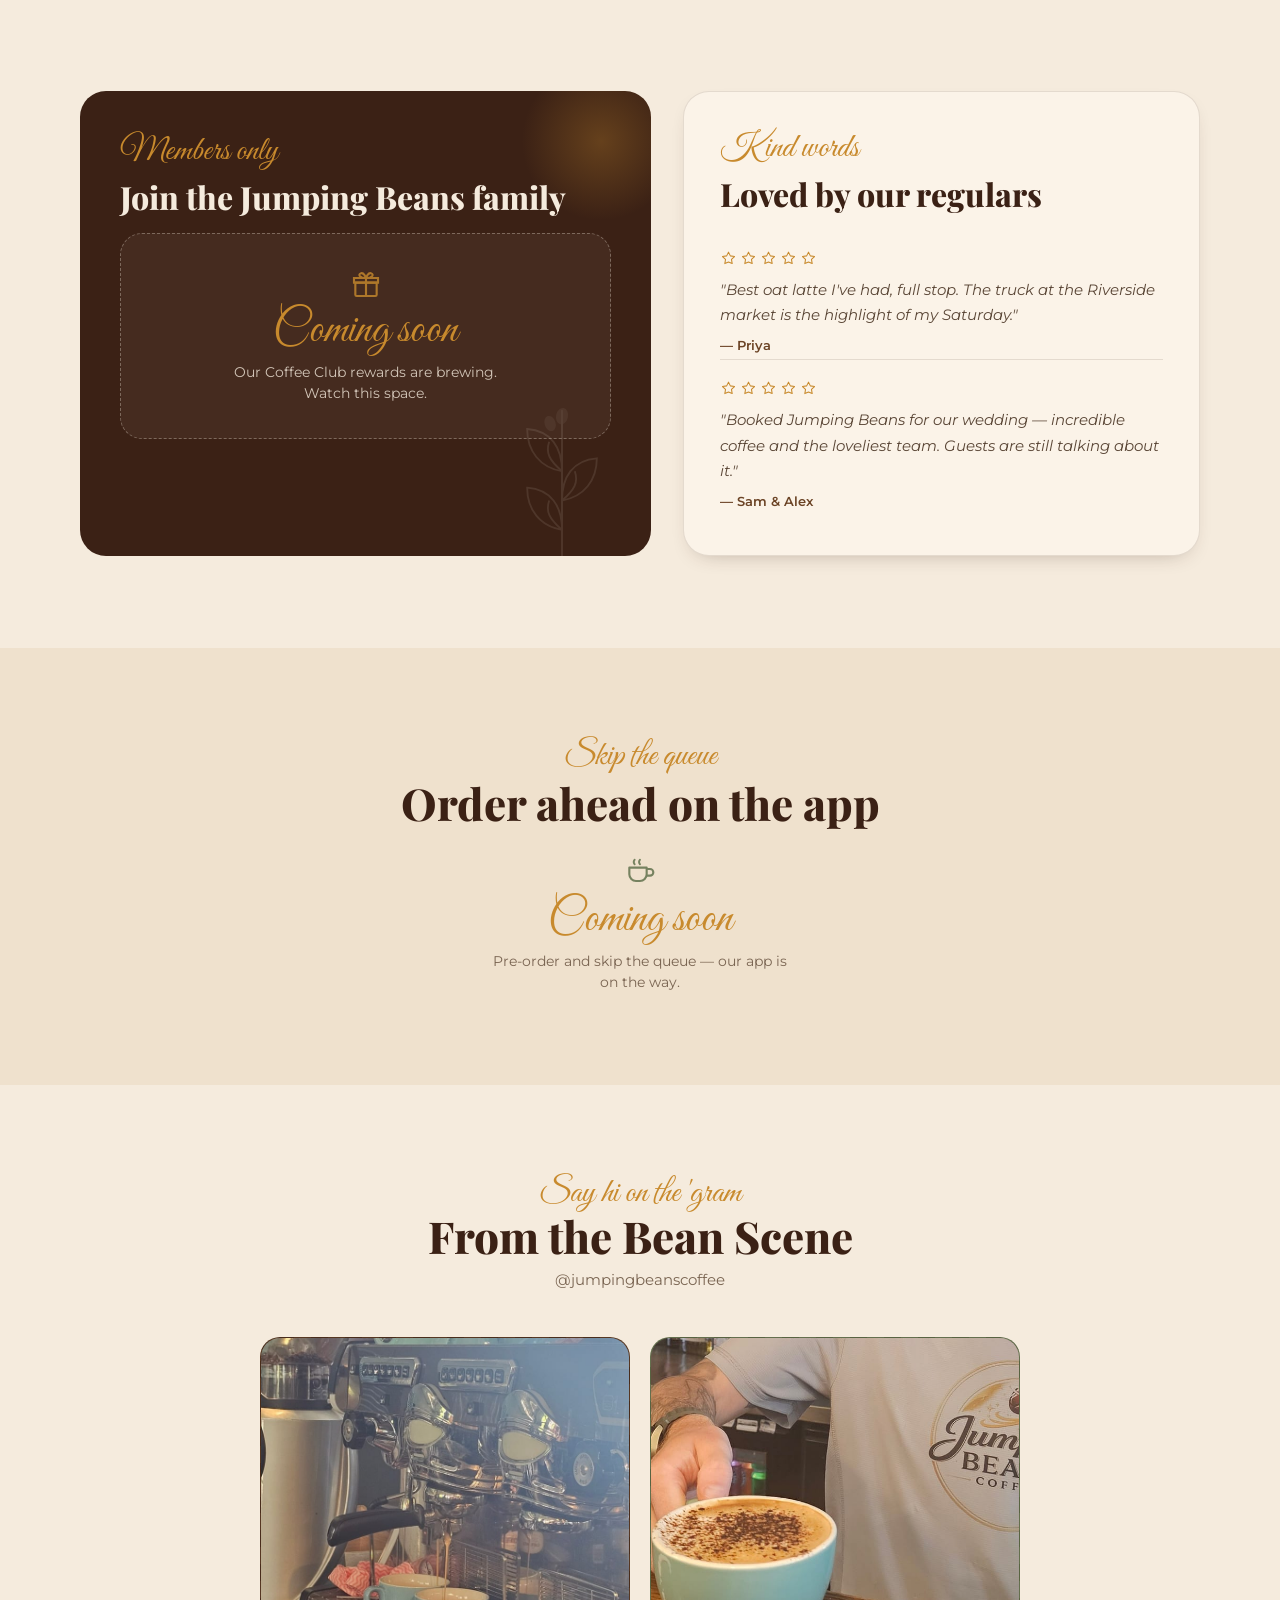
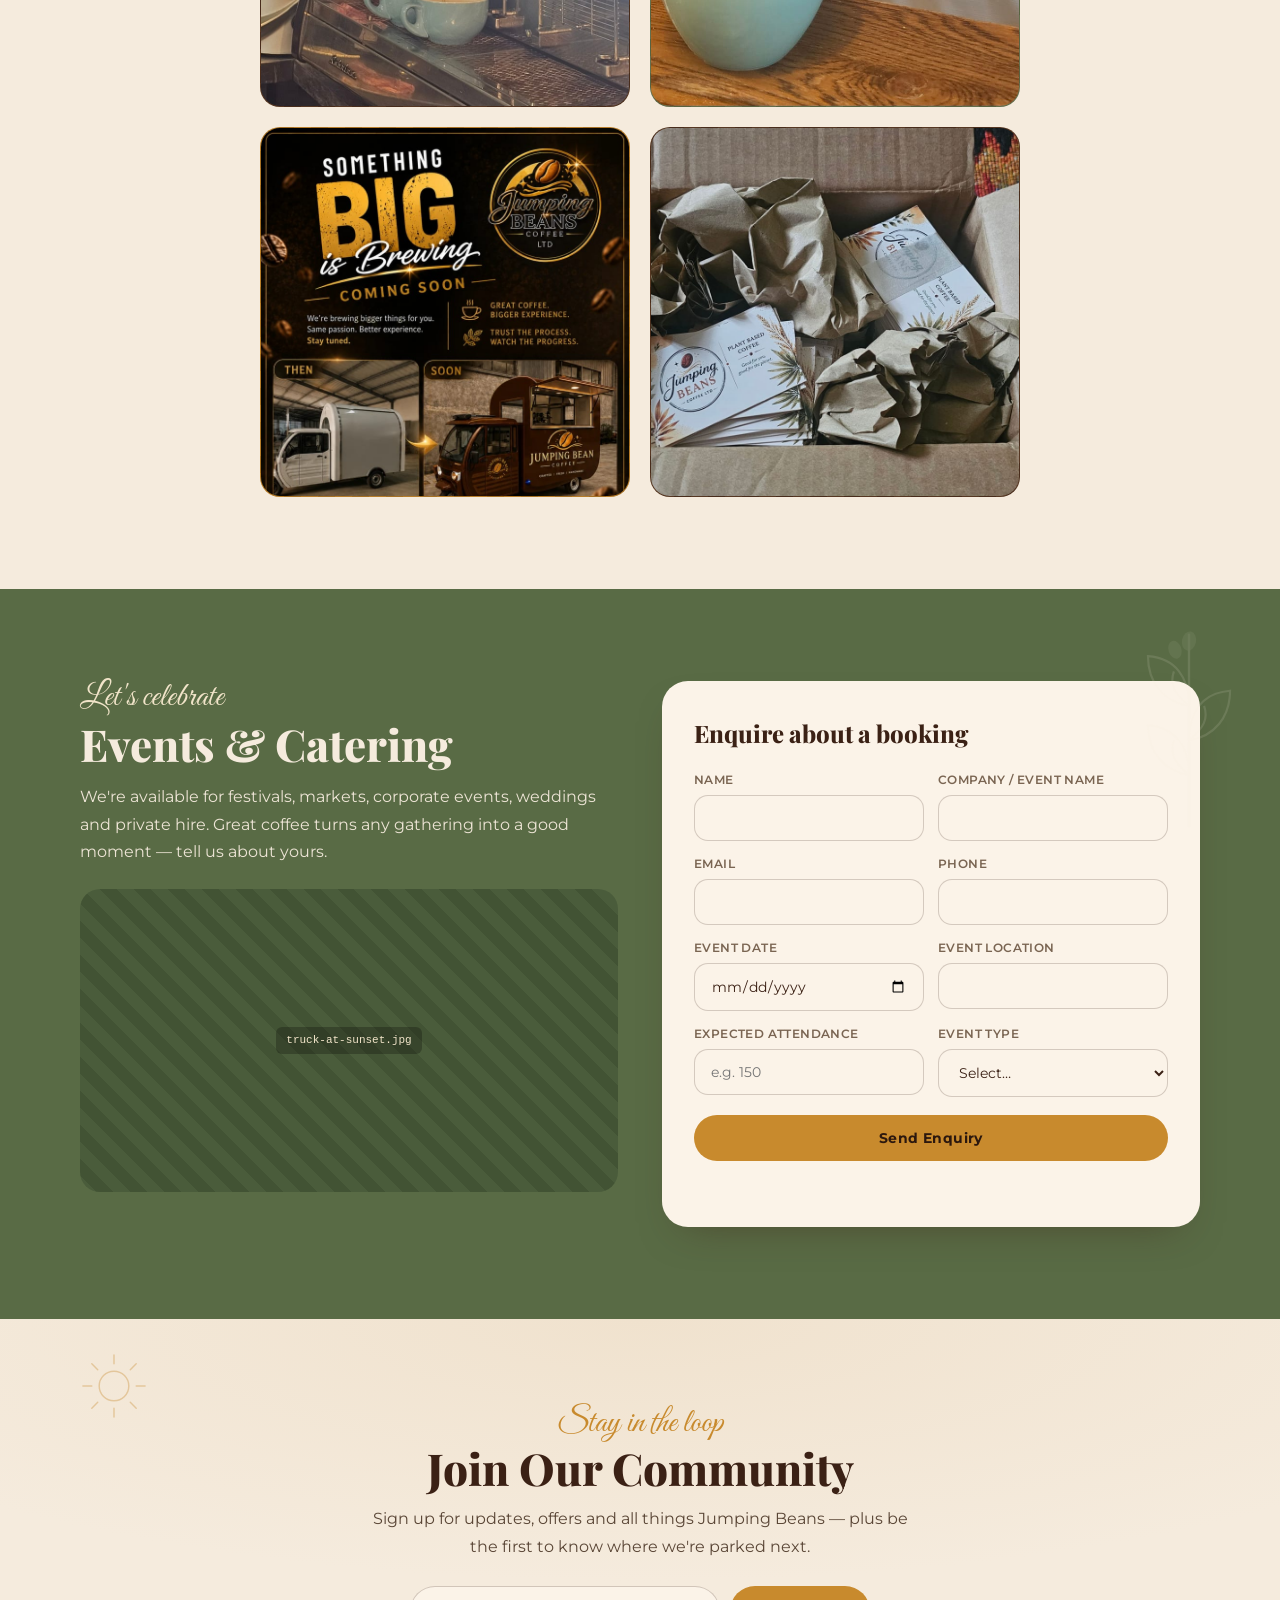
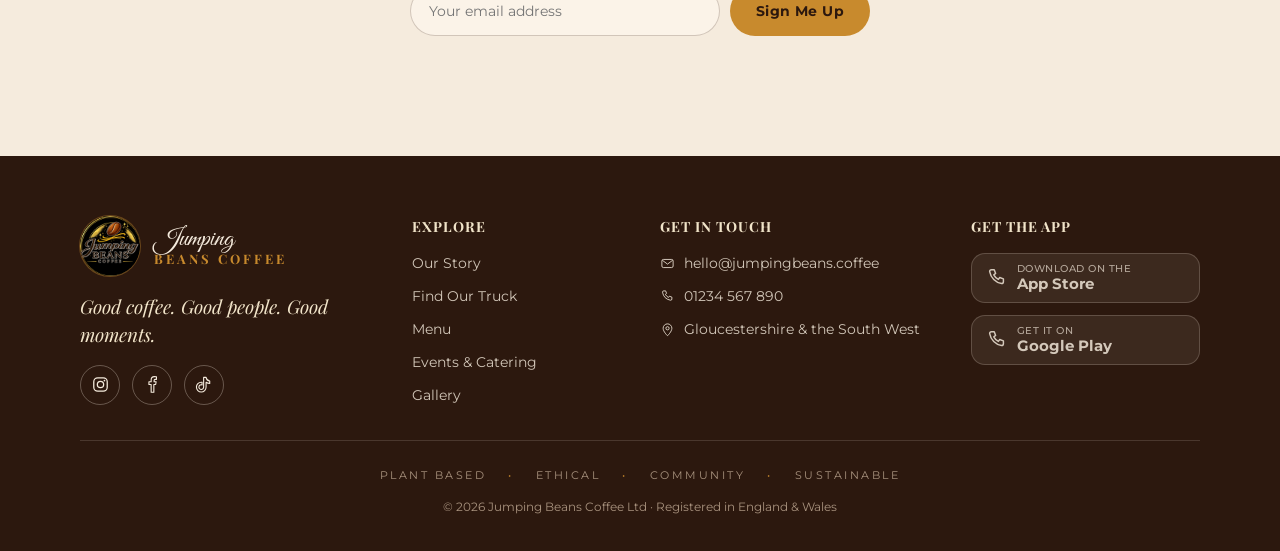
==== commit e41339c3: "Add two more photos to the gallery (now a 2x2 grid) - "Something big is brewing" coming-soon promo +" ====
--- a/index.html
+++ b/index.html
@@ -282,6 +282,12 @@
         <div class="gallery__tile">
           <img src="assets/barista-pour.jpg" alt="A Jumping Beans barista serving a fresh cappuccino" style="object-position:38% center" loading="lazy">
         </div>
+        <div class="gallery__tile">
+          <img src="assets/gram-promo.jpg" alt="Something big is brewing — a new Jumping Beans coffee truck coming soon" style="object-position:center top" loading="lazy">
+        </div>
+        <div class="gallery__tile">
+          <img src="assets/gram-box.jpg" alt="A box of Jumping Beans plant based coffee cards ready to send" style="object-position:center 55%" loading="lazy">
+        </div>
       </div>
     </div>
   </section>
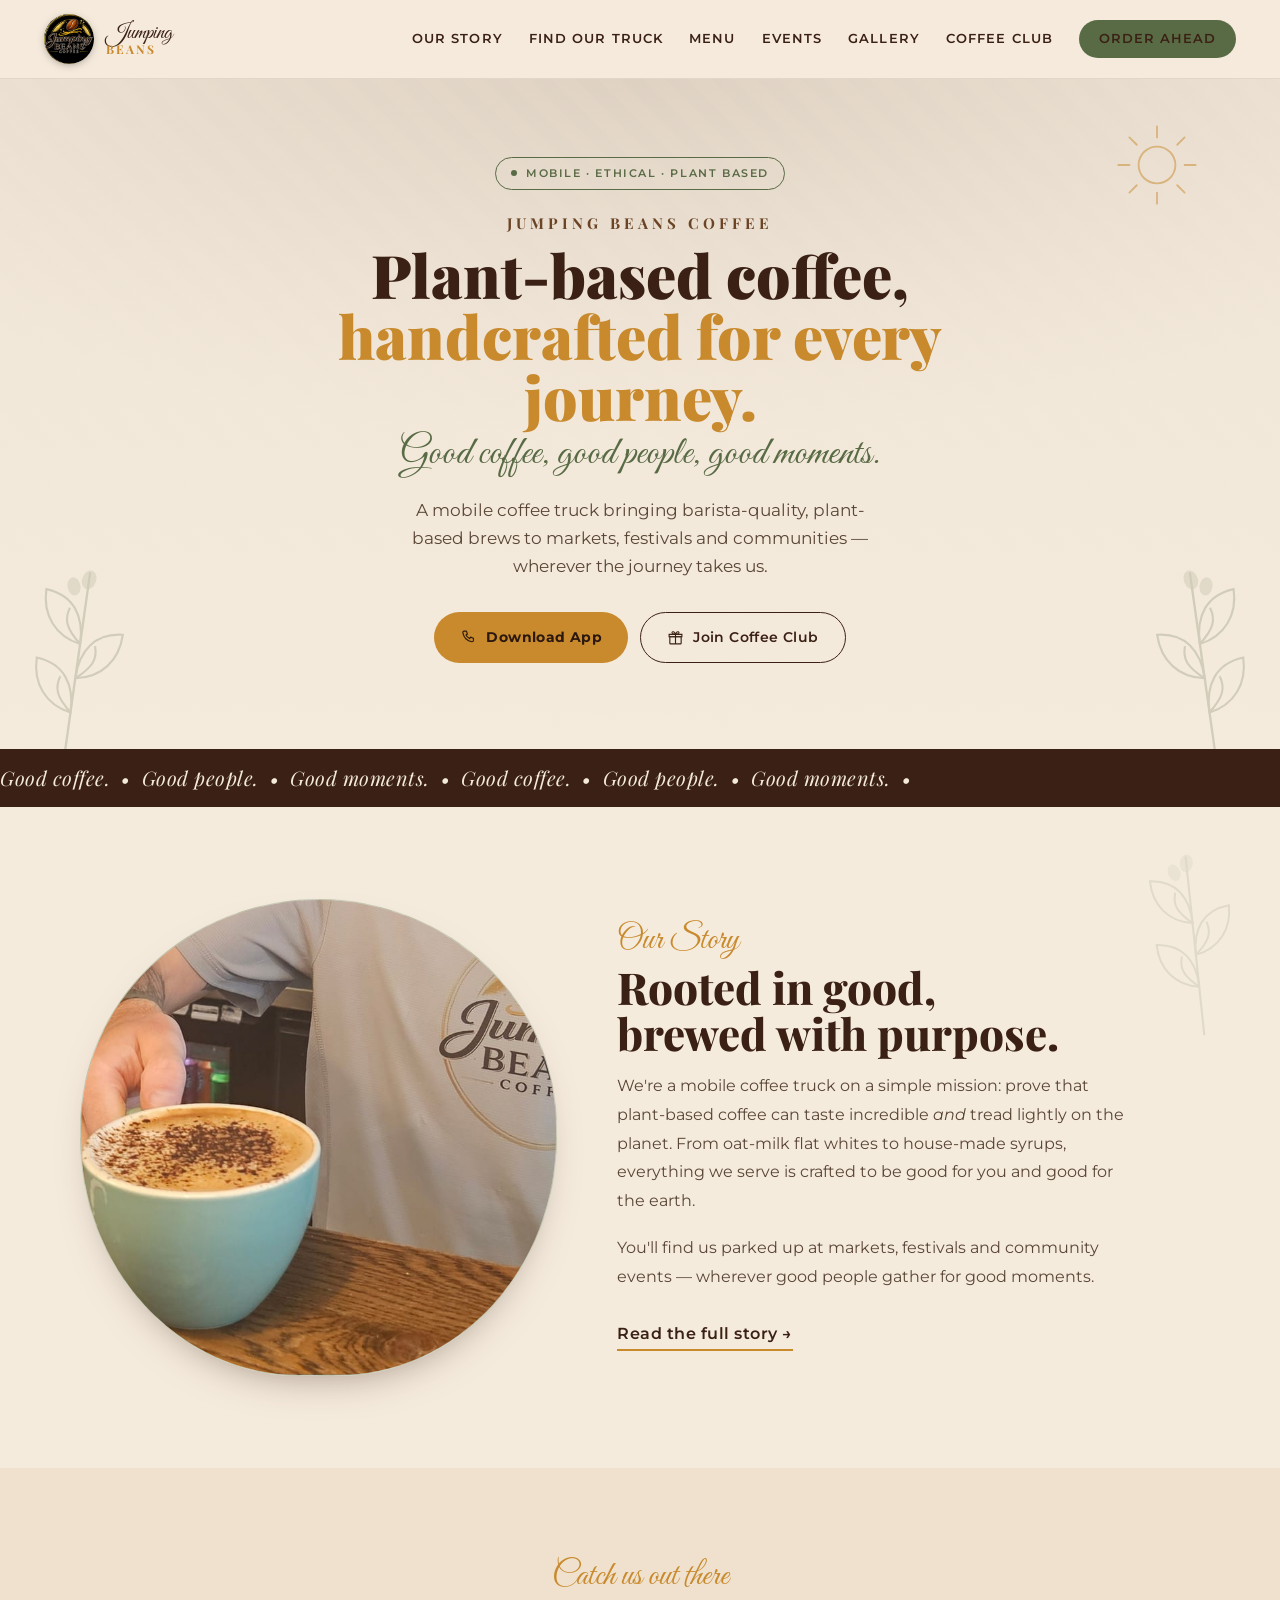
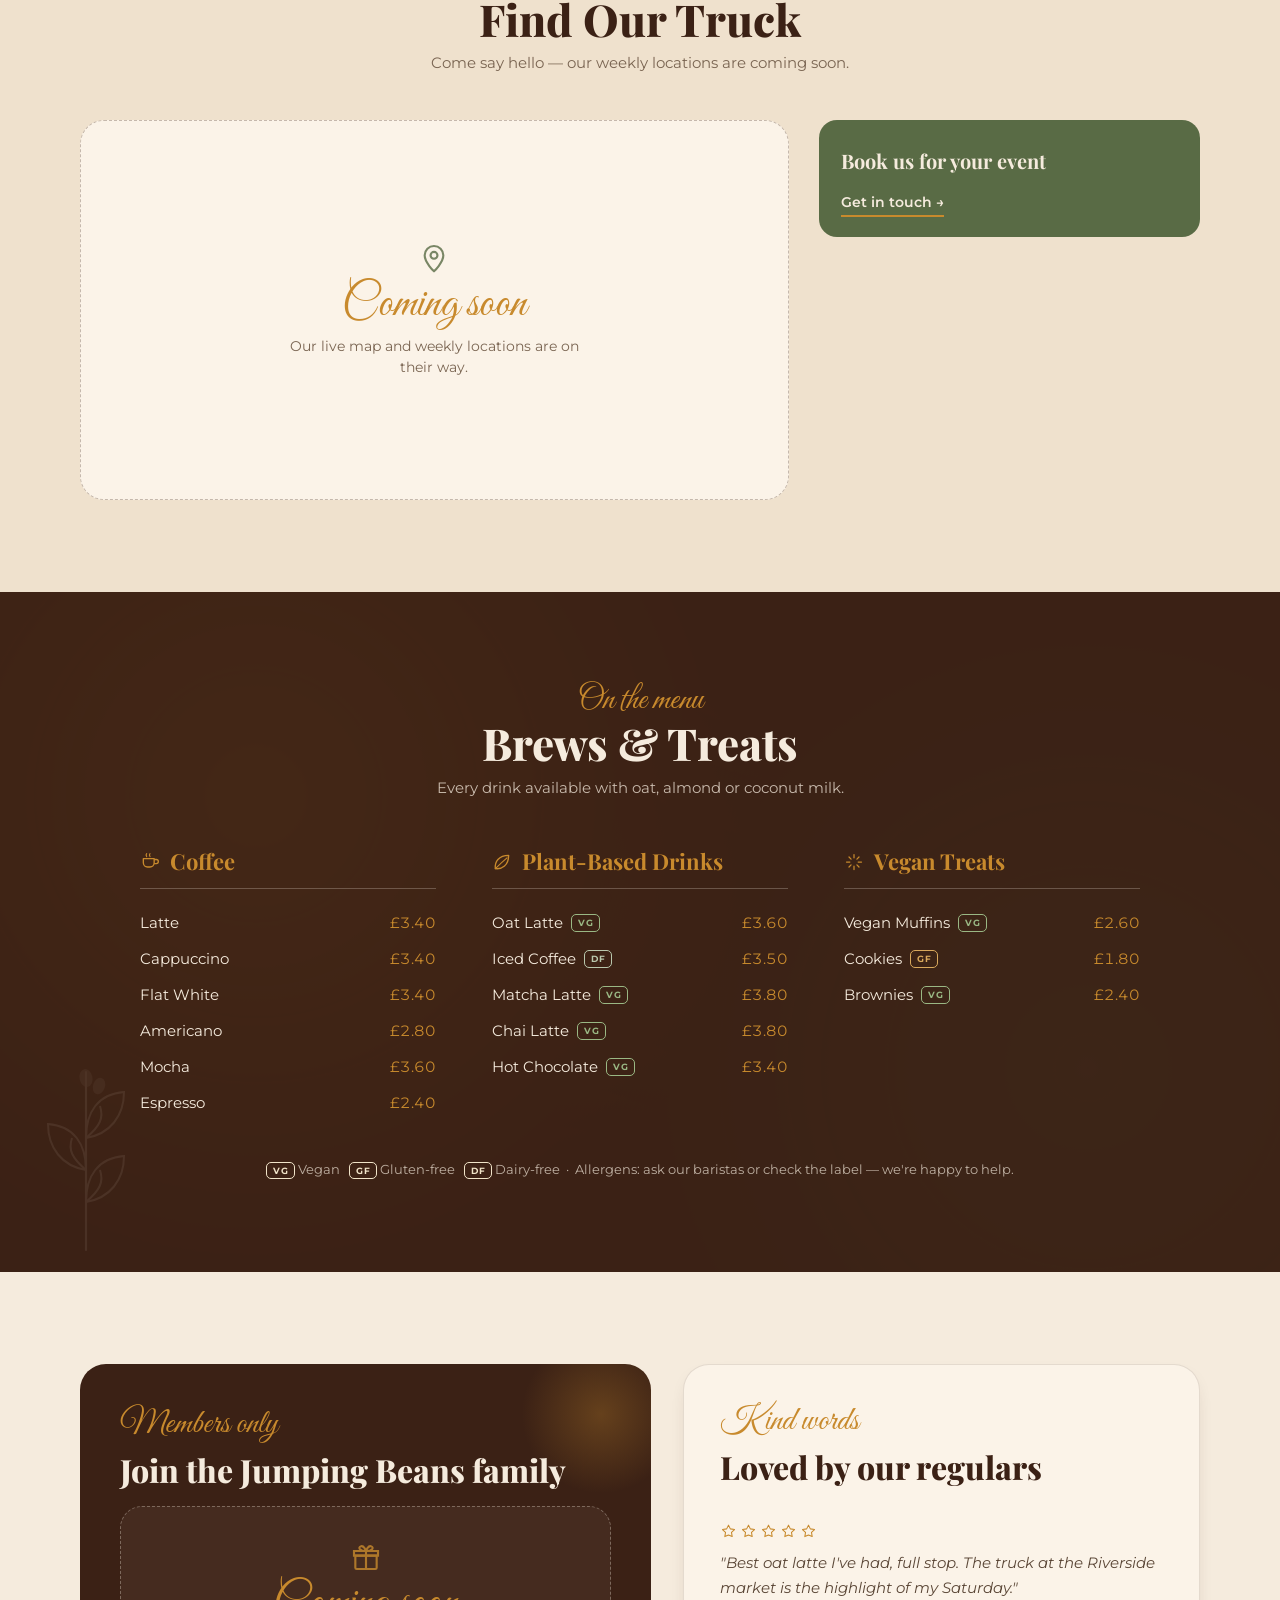
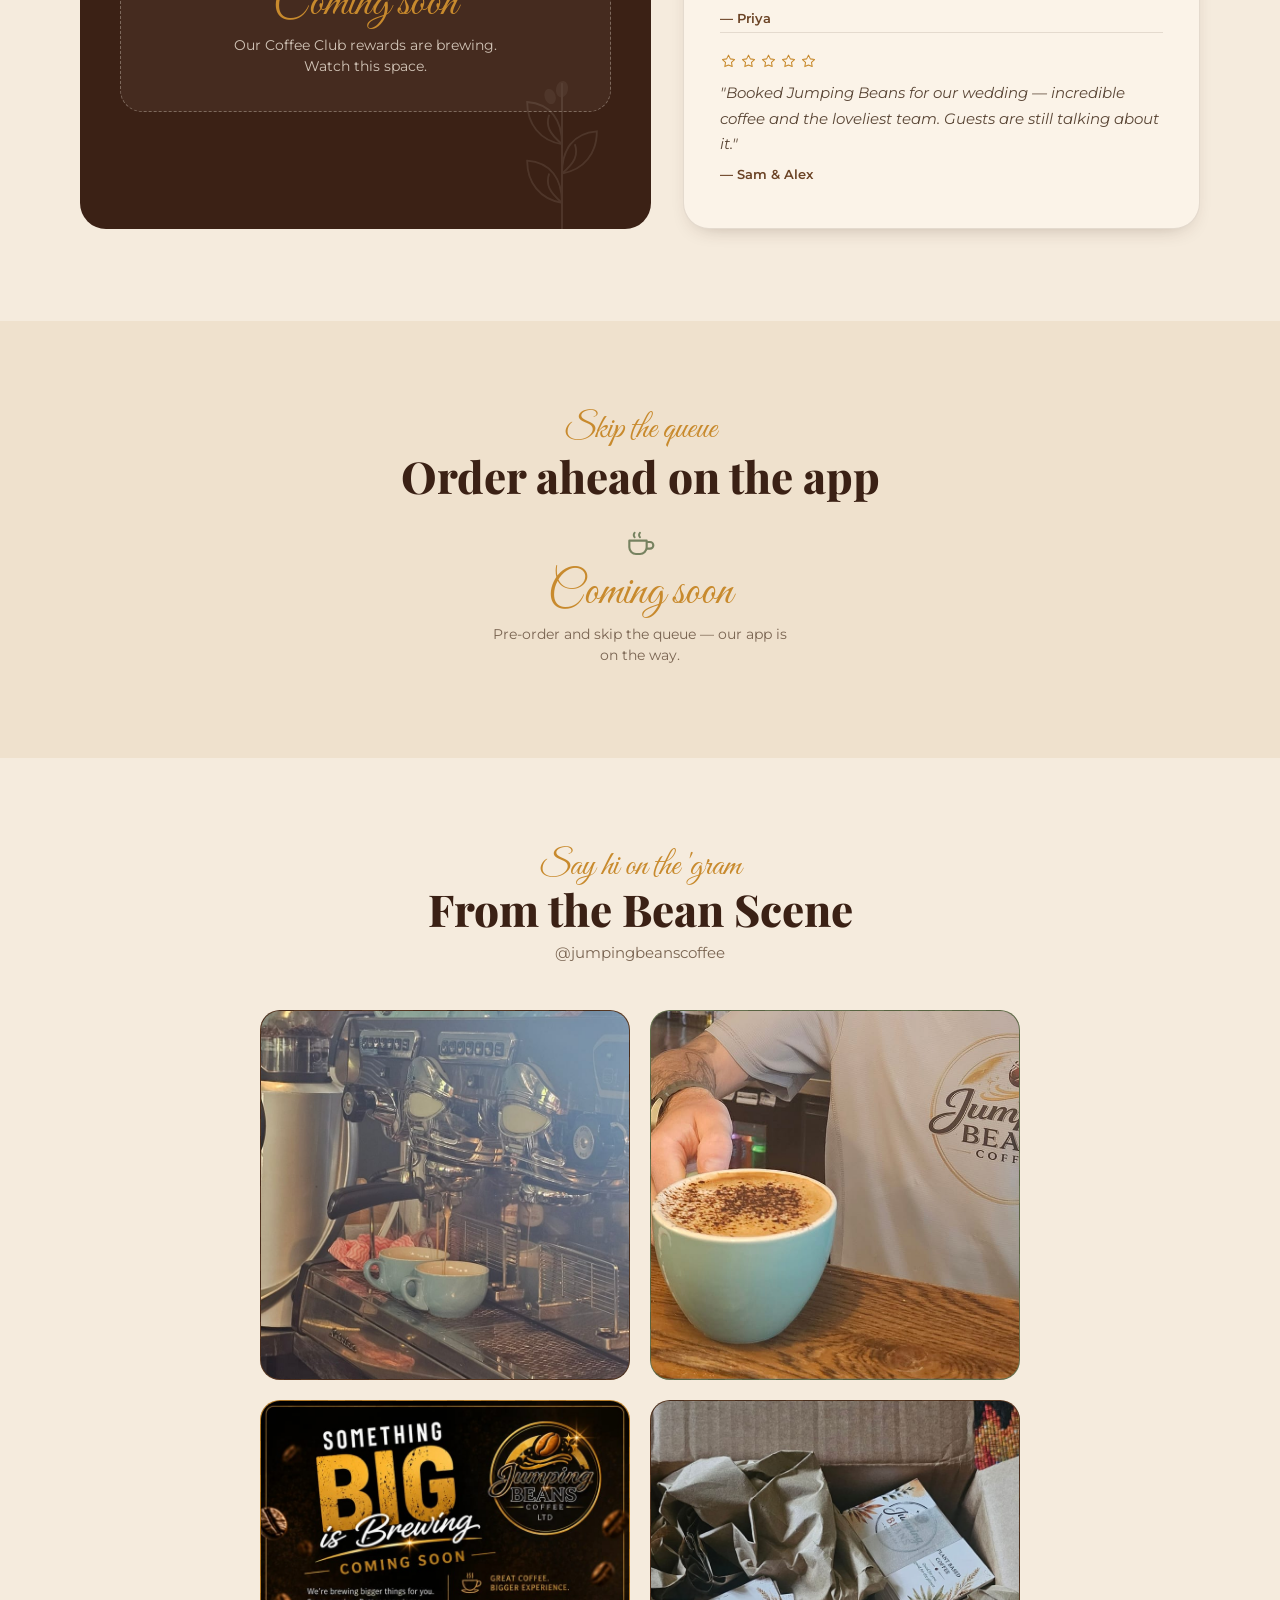
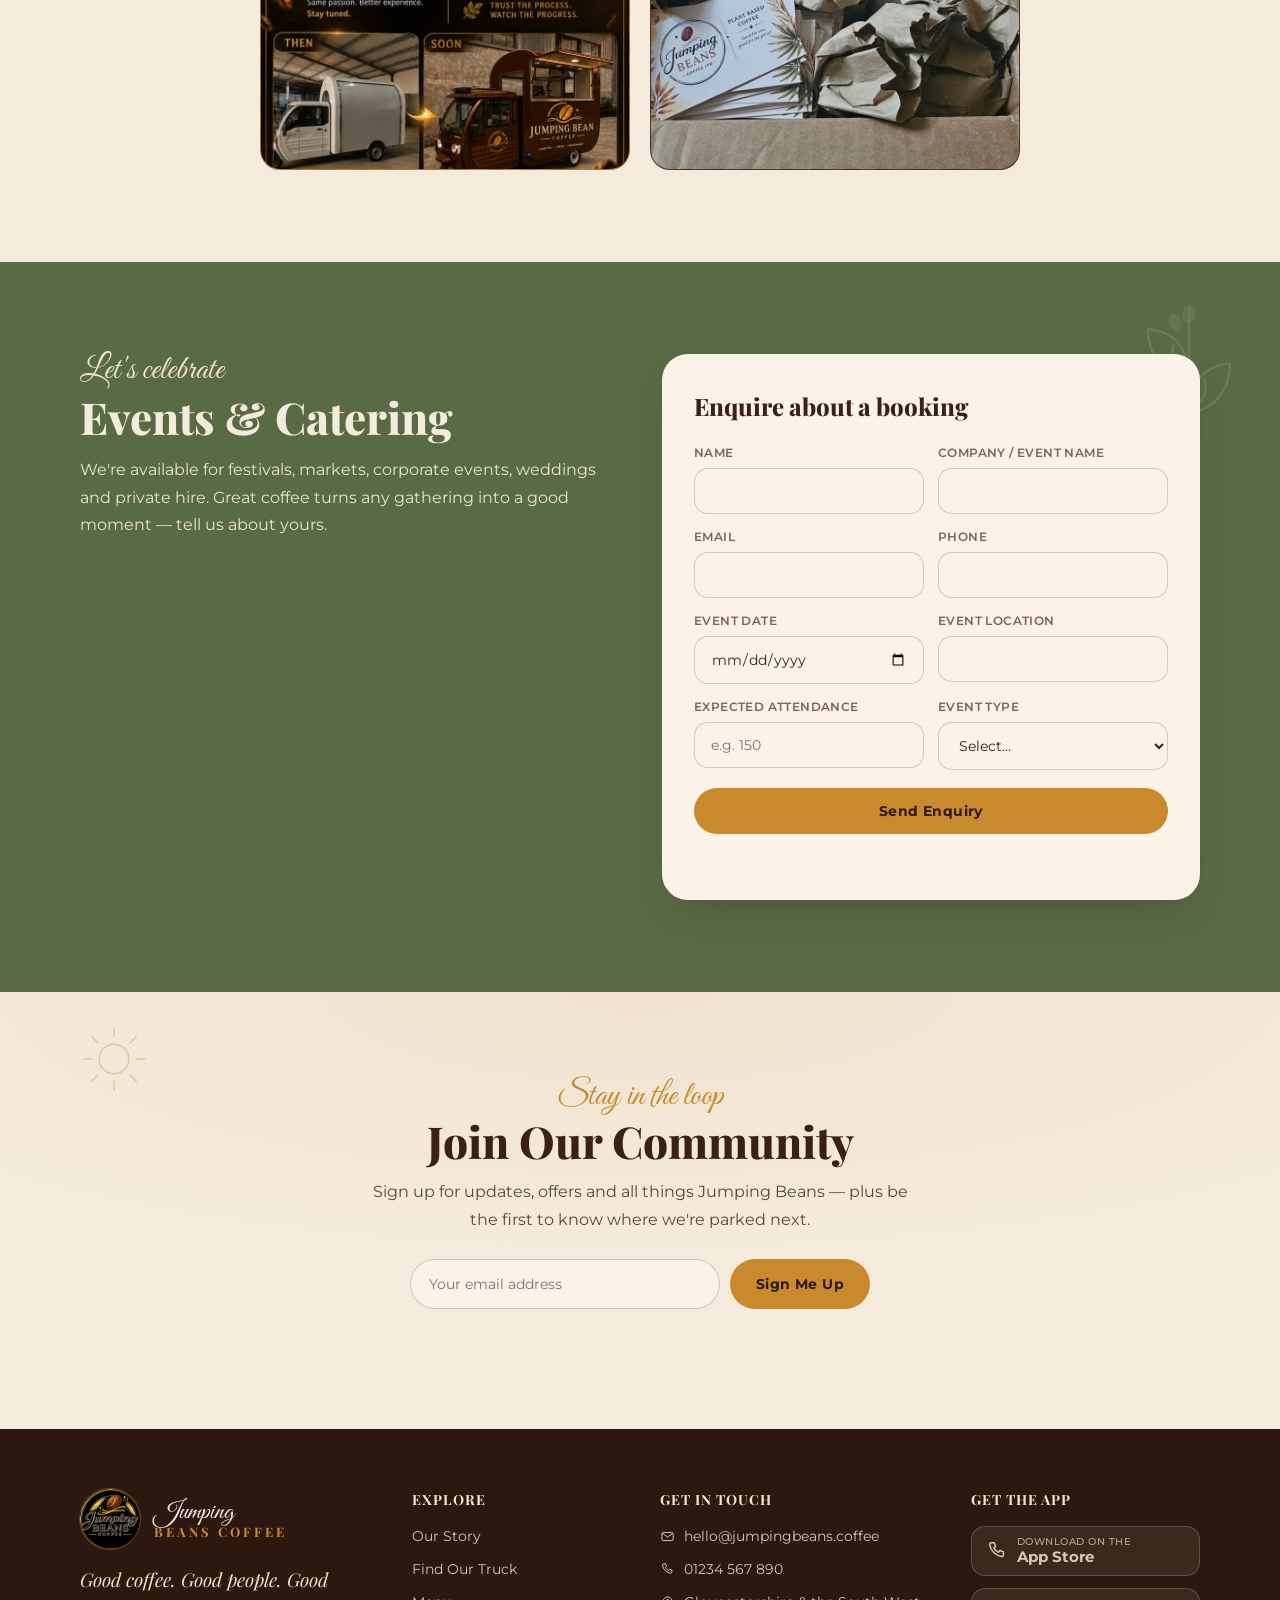
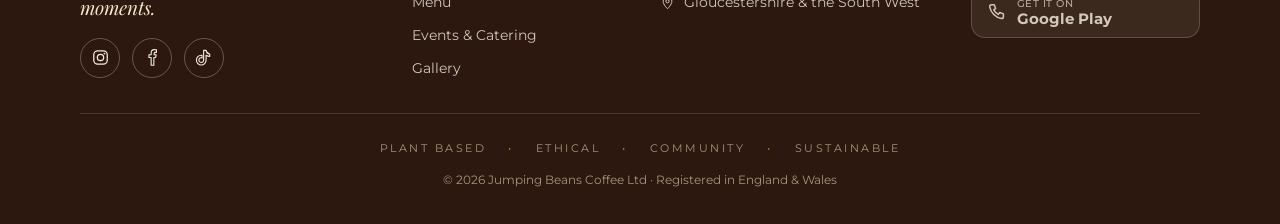
==== commit b16d01ab: "Trim hero CTAs + remove menu/events image placeholders - Hero: drop the Find Our Truck and Order Ahe" ====
--- a/index.html
+++ b/index.html
@@ -106,10 +106,8 @@
       <p class="script-lg">Good coffee, good people, good moments.</p>
       <p class="hero__body">A mobile coffee truck bringing barista-quality, plant-based brews to markets, festivals and communities — wherever the journey takes us.</p>
       <div class="hero__actions">
-        <a href="#truck" class="btn btn--caramel"><svg class="btn__ico"><use href="#i-pin"/></svg>Find Our Truck</a>
-        <a href="#order" class="btn btn--espresso"><svg class="btn__ico"><use href="#i-cup"/></svg>Order Ahead</a>
-        <a href="#order" class="btn btn--outline-cream"><svg class="btn__ico"><use href="#i-phone"/></svg>Download App</a>
-        <a href="#club" class="btn btn--outline-cream"><svg class="btn__ico"><use href="#i-gift"/></svg>Join Coffee Club</a>
+        <a href="#order" class="btn btn--caramel"><svg class="btn__ico"><use href="#i-phone"/></svg>Download App</a>
+        <a href="#club" class="btn btn--outline"><svg class="btn__ico"><use href="#i-gift"/></svg>Join Coffee Club</a>
       </div>
     </div>
   </header>
@@ -202,9 +200,6 @@
             <li><span class="menu__item">Cookies <span class="tag tag--gf">GF</span></span><span class="price">£1.80</span></li>
             <li><span class="menu__item">Brownies <span class="tag tag--v">VG</span></span><span class="price">£2.40</span></li>
           </ul>
-          <div class="media-frame media-frame--treats" role="img" aria-label="A flat-lay of vegan treats">
-            <span class="placeholder-label placeholder-label--dark">treats-flatlay.jpg</span>
-          </div>
         </div>
       </div>
       <p class="menu__allergens">
@@ -300,9 +295,6 @@
         <span class="script-eyebrow script-eyebrow--cream">Let's celebrate</span>
         <h2 class="section-title section-title--light">Events &amp; Catering</h2>
         <p class="events__body">We're available for festivals, markets, corporate events, weddings and private hire. Great coffee turns any gathering into a good moment — tell us about yours.</p>
-        <div class="media-frame media-frame--events" role="img" aria-label="The truck at an event at sunset">
-          <span class="placeholder-label placeholder-label--cream">truck-at-sunset.jpg</span>
-        </div>
       </div>
       <form class="booking" id="booking-form" novalidate>
         <h3 class="booking__title">Enquire about a booking</h3>
--- a/css/styles.css
+++ b/css/styles.css
@@ -233,7 +233,7 @@
    --------------------------------------------------------- */
 .hero {
   position: relative; overflow: hidden;
-  padding: 104px var(--page-pad) 116px;
+  padding: 78px var(--page-pad) 86px;
   text-align: center;
 }
 .hero__bg {
@@ -546,7 +546,7 @@
   .nav__menu.is-open { opacity: 1; transform: translateY(0); pointer-events: auto; }
   .nav__cta { margin-top: 8px; }
 
-  .hero { padding: 72px var(--page-pad) 88px; }
+  .hero { padding: 56px var(--page-pad) 64px; }
   .hero__title { font-size: 38px; }
   .hero__brand { font-size: 13px; letter-spacing: 3px; }
   .script-lg { font-size: 30px; }
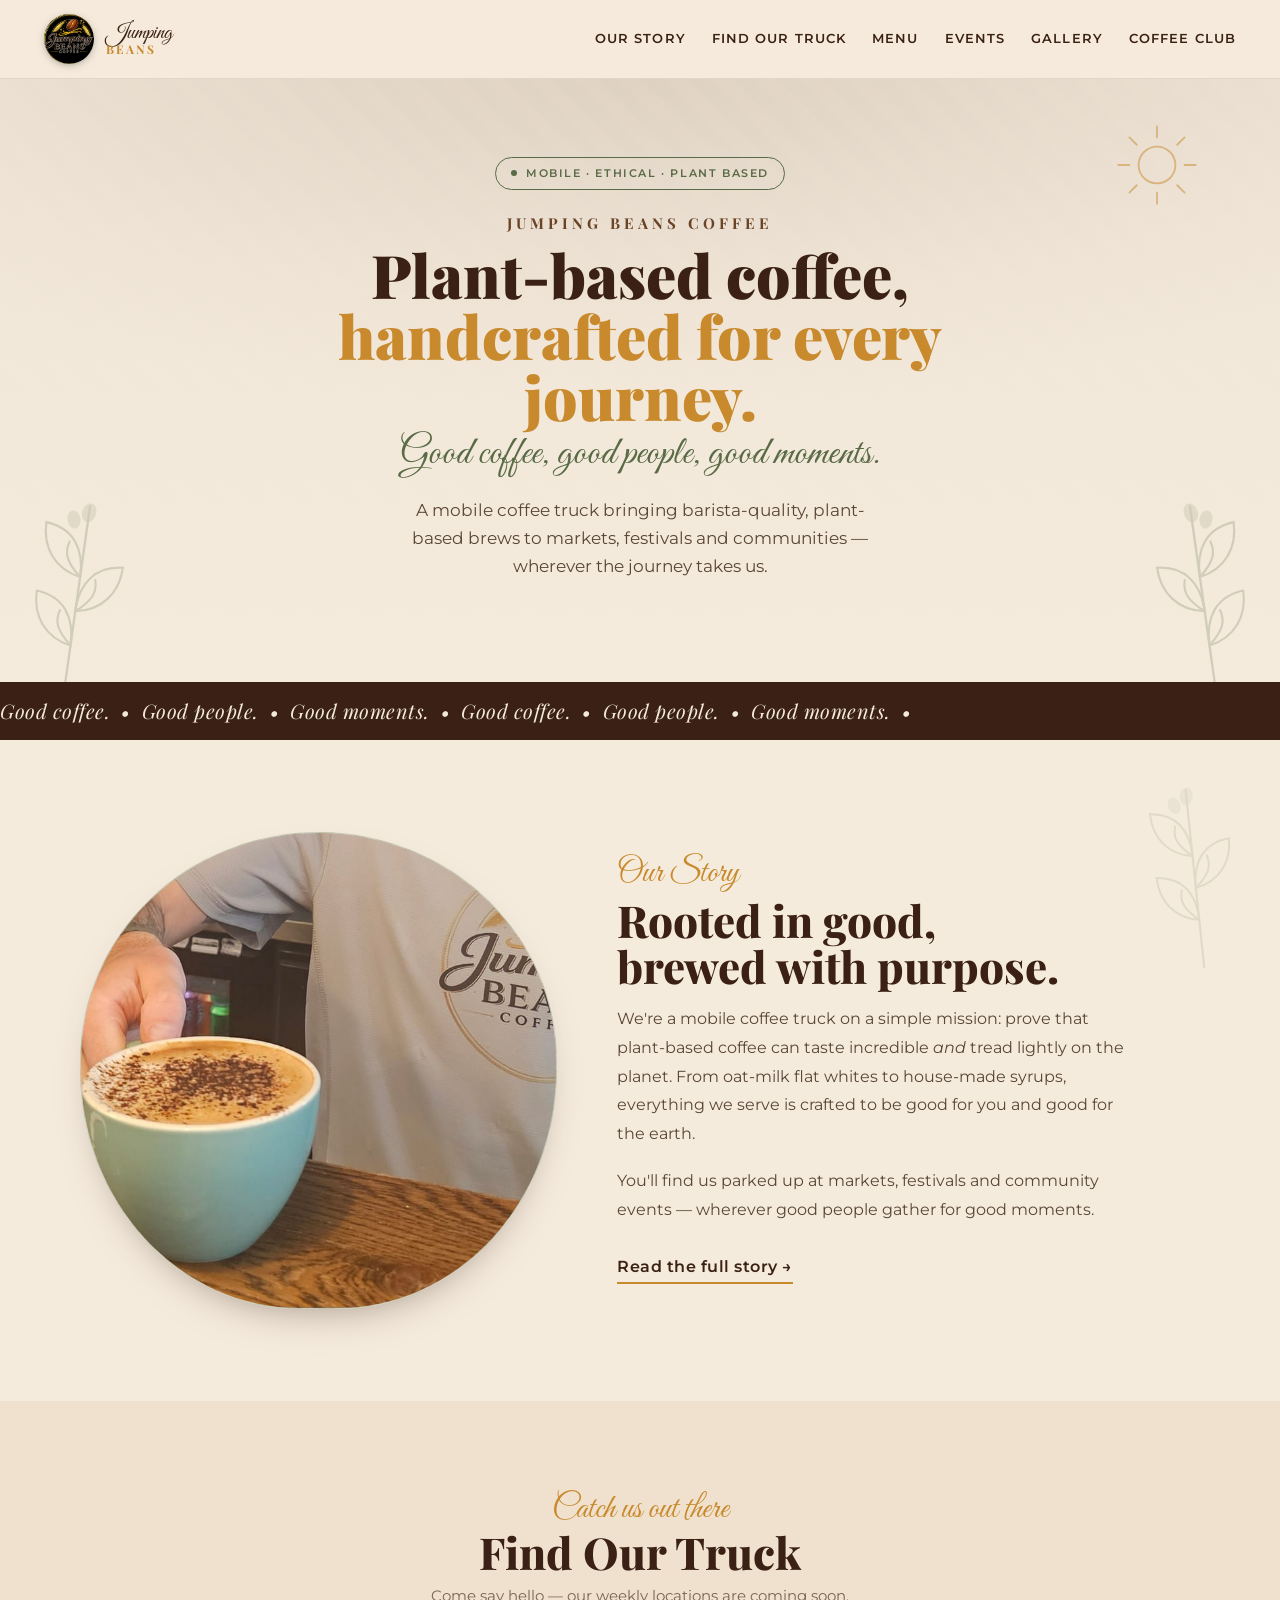
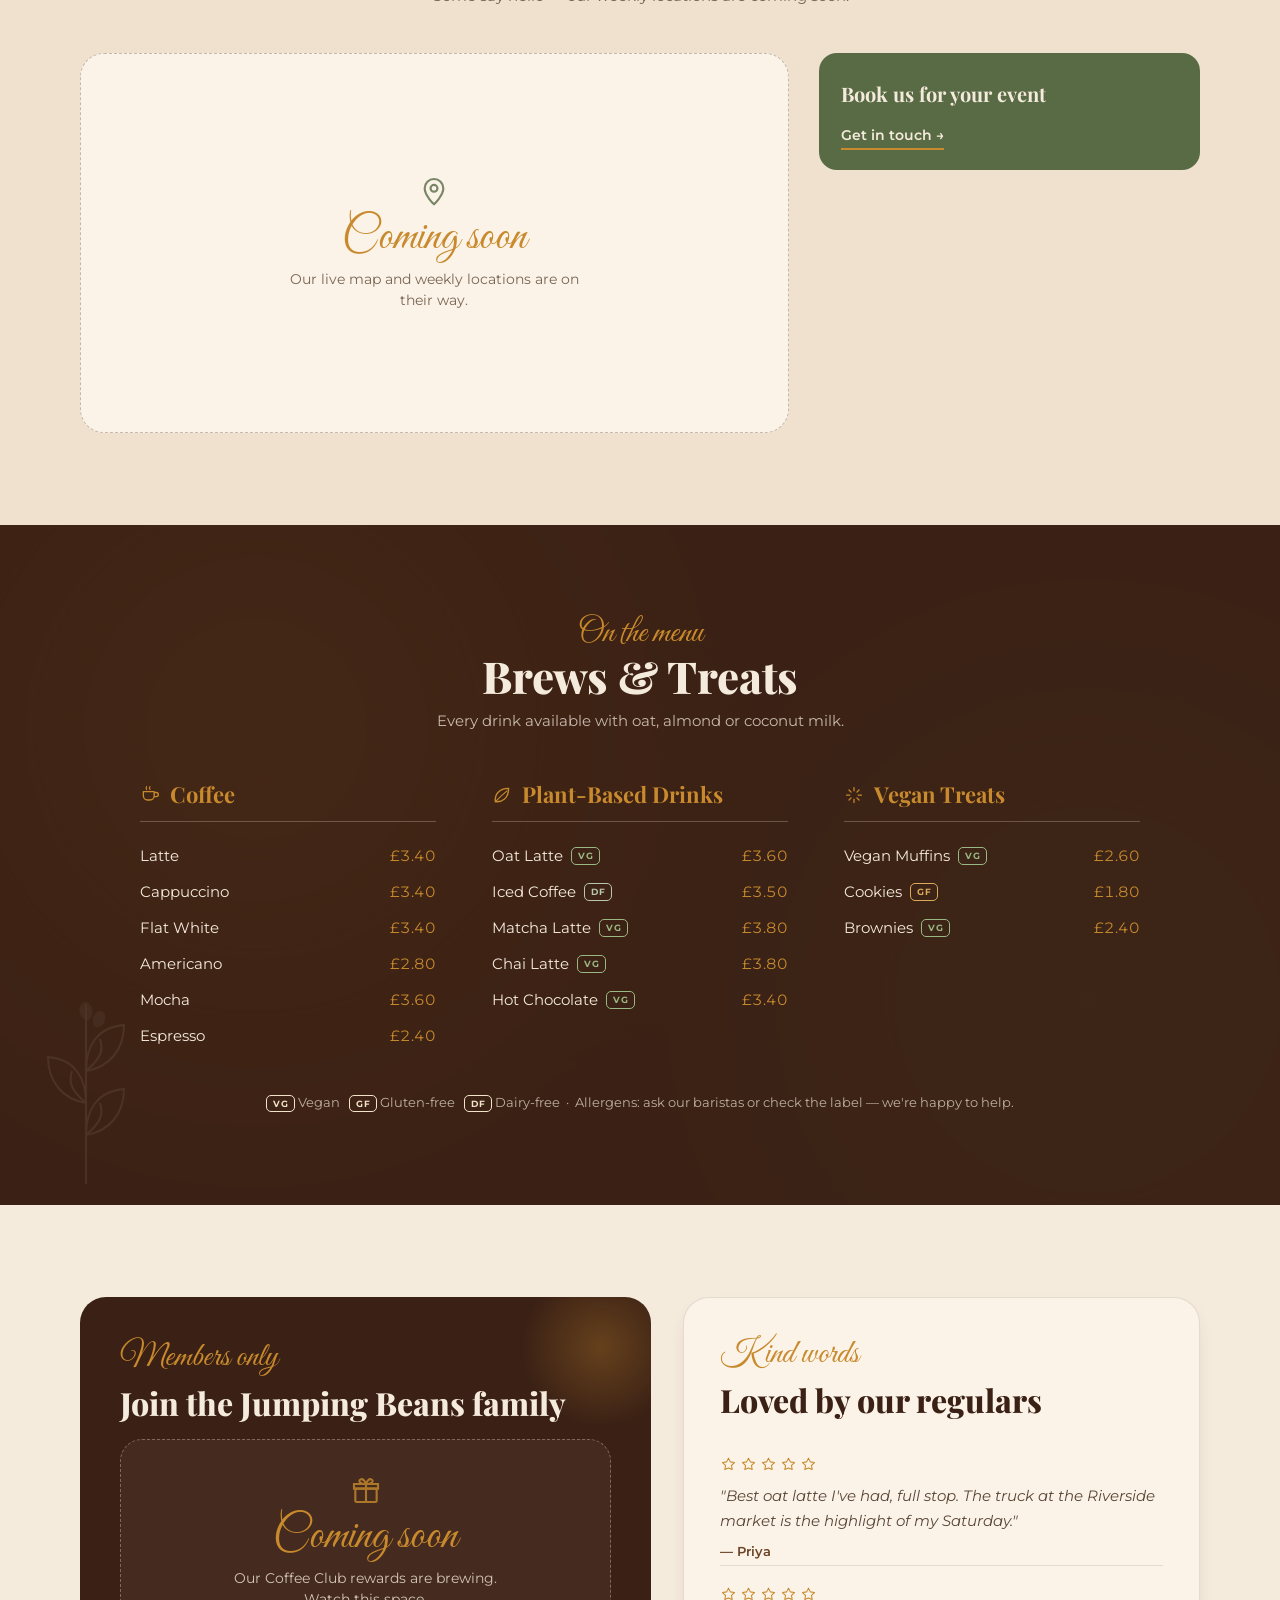
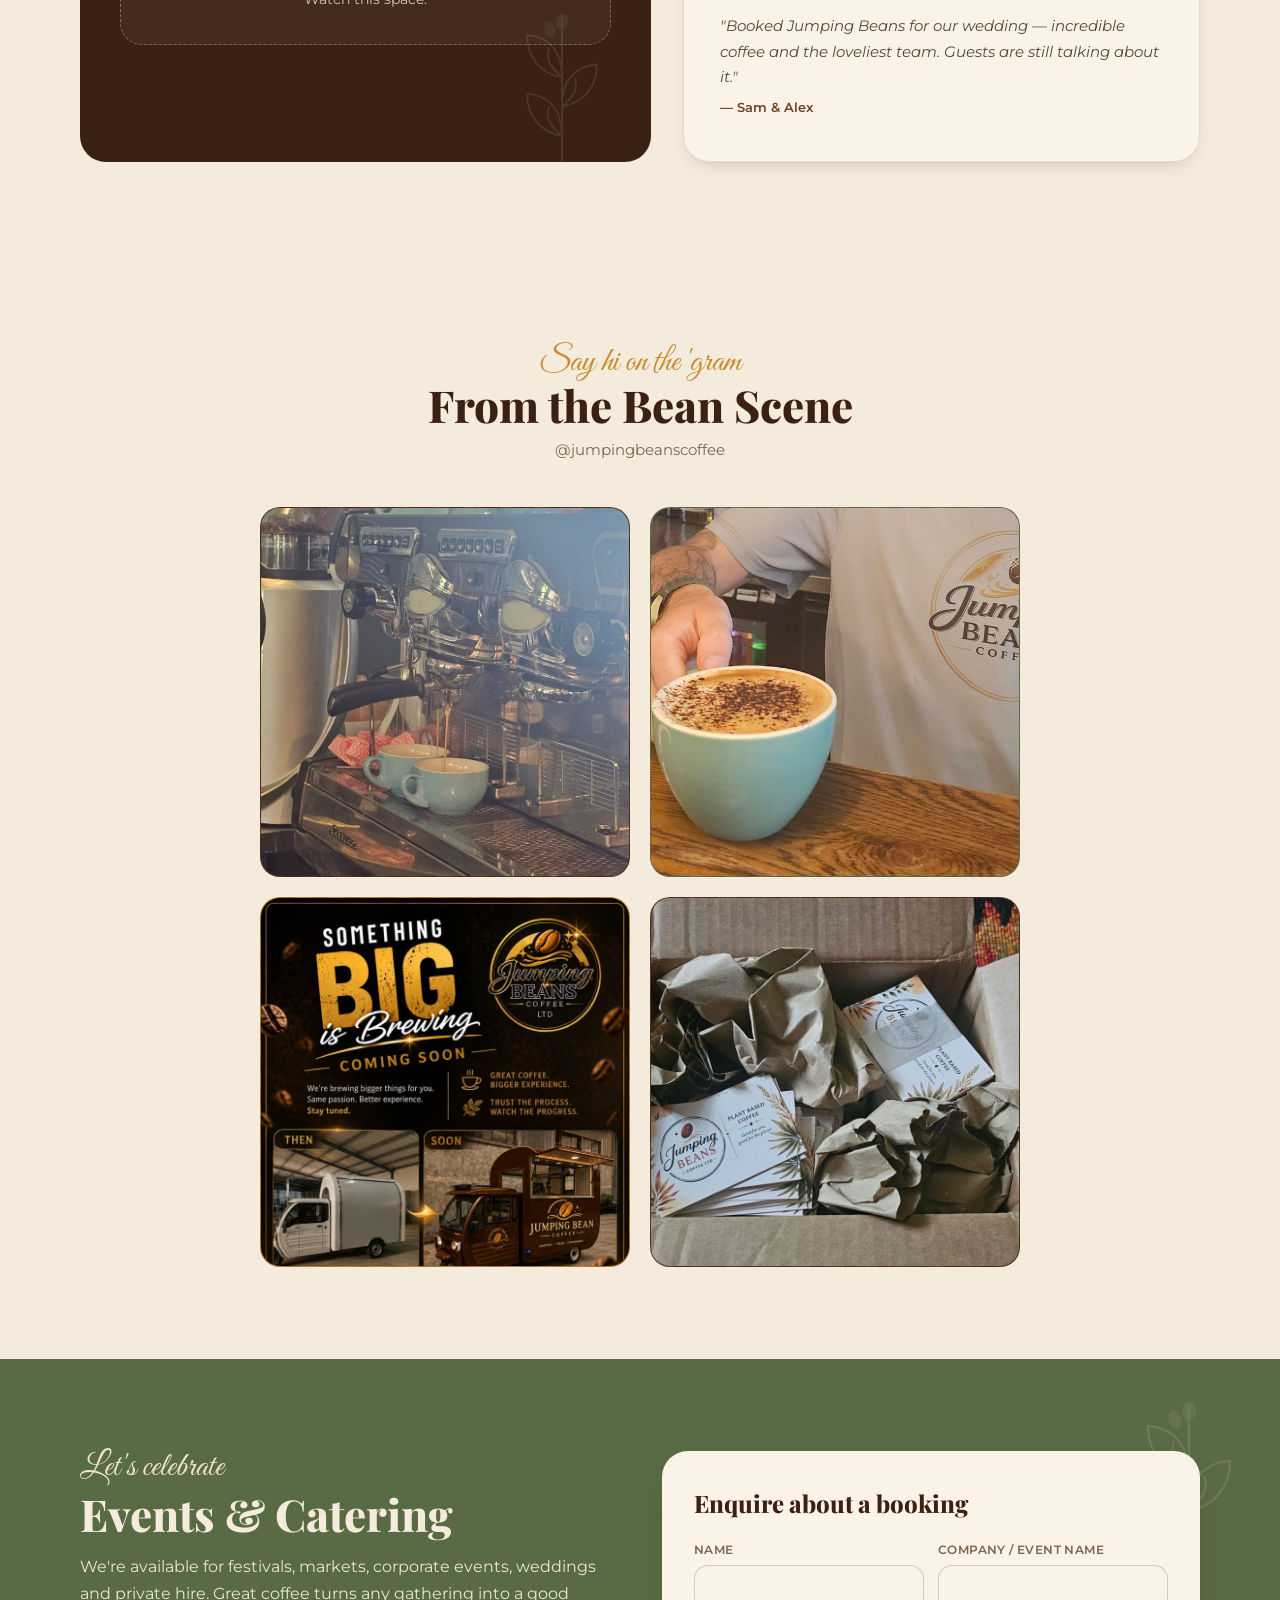
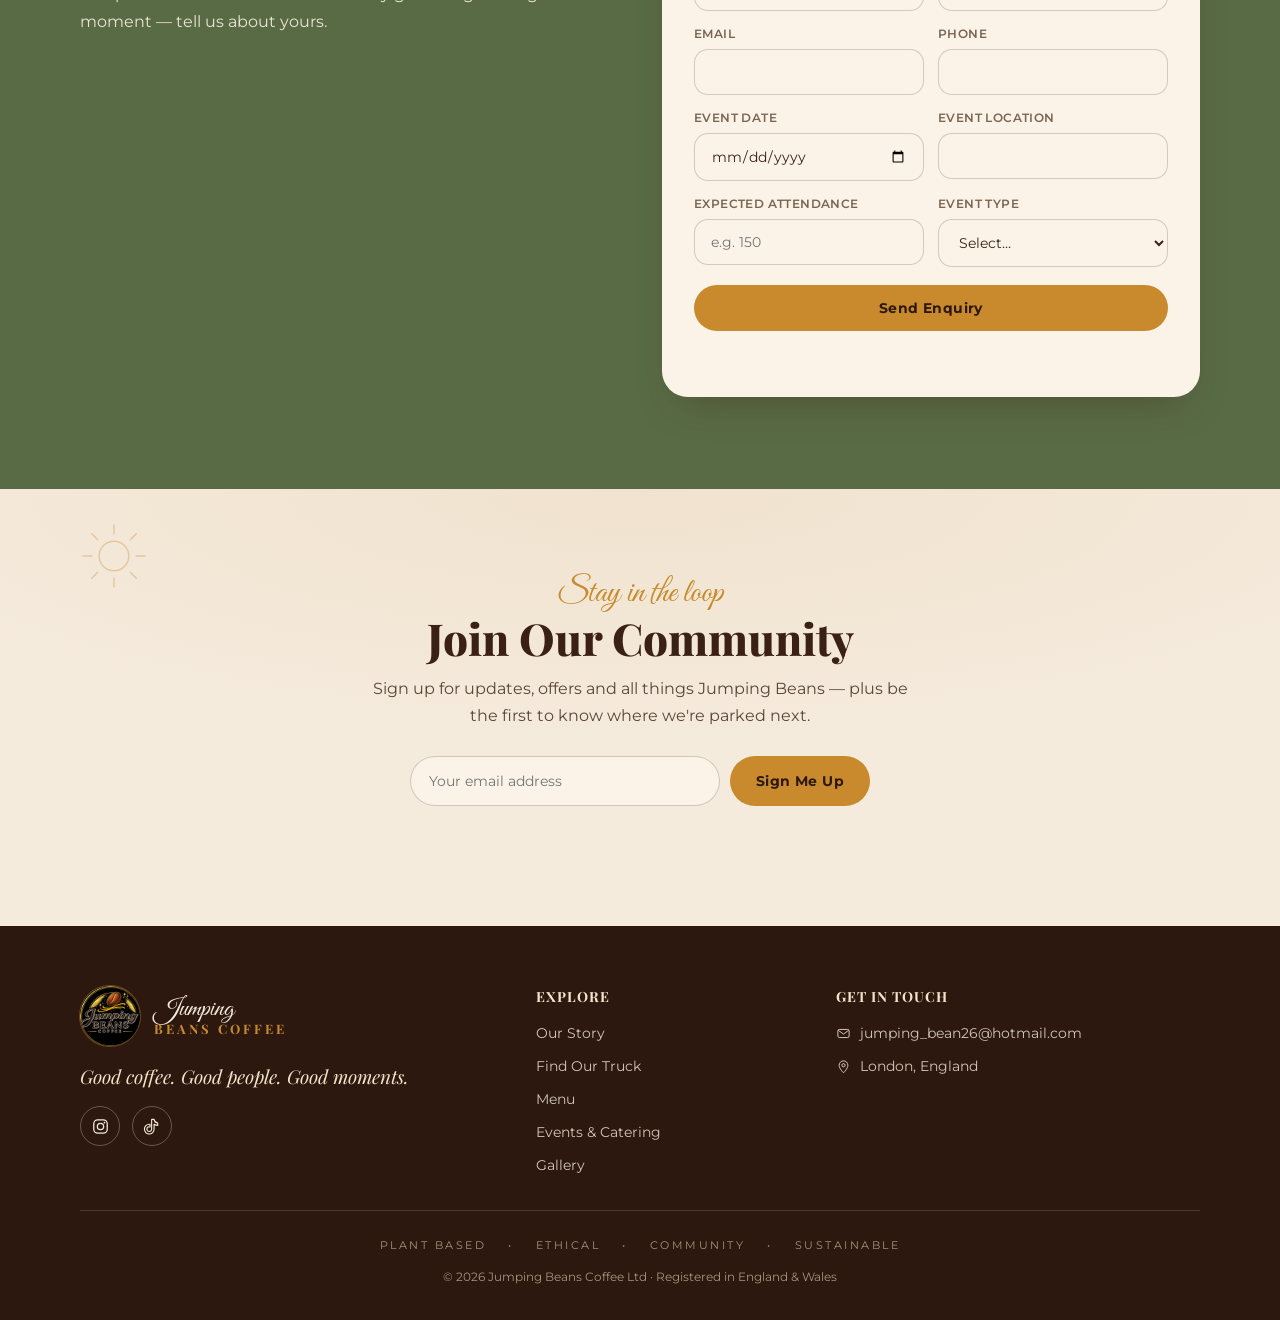
==== commit 17cfb151: "Remove app entirely + update contact and social details - Hero: remove all buttons (no CTAs in the f" ====
--- a/index.html
+++ b/index.html
@@ -4,7 +4,7 @@
   <meta charset="utf-8">
   <meta name="viewport" content="width=device-width, initial-scale=1">
   <title>Jumping Beans Coffee — Plant-Based Mobile Coffee Truck</title>
-  <meta name="description" content="Jumping Beans Coffee Ltd — plant-based coffee, handcrafted for every journey. Find our mobile coffee truck at markets and festivals, order ahead, and join the Coffee Club.">
+  <meta name="description" content="Jumping Beans Coffee Ltd — plant-based coffee, handcrafted for every journey. Find our mobile coffee truck at markets and festivals across London, and book us for your event.">
 
   <meta name="keywords" content="mobile coffee truck, coffee truck near me, coffee catering, festival coffee supplier, event coffee hire, plant based coffee, local coffee company">
   <meta property="og:title" content="Jumping Beans Coffee — Plant-Based Mobile Coffee Truck">
@@ -35,7 +35,6 @@
       <symbol id="i-mail" viewBox="0 0 24 24"><rect x="3" y="5.5" width="18" height="13" rx="2.5" fill="none" stroke="currentColor" stroke-width="1.6"/><path d="m4 7 8 6 8-6" fill="none" stroke="currentColor" stroke-width="1.6" stroke-linejoin="round"/></symbol>
       <symbol id="i-spark" viewBox="0 0 24 24"><path d="M12 3v4M12 17v4M3 12h4M17 12h4M6 6l2.5 2.5M15.5 15.5 18 18M18 6l-2.5 2.5M8.5 15.5 6 18" fill="none" stroke="currentColor" stroke-width="1.5" stroke-linecap="round"/></symbol>
       <symbol id="i-ig" viewBox="0 0 24 24"><rect x="3.5" y="3.5" width="17" height="17" rx="5" fill="none" stroke="currentColor" stroke-width="1.6"/><circle cx="12" cy="12" r="4" fill="none" stroke="currentColor" stroke-width="1.6"/><circle cx="17" cy="7" r="1.1" fill="currentColor"/></symbol>
-      <symbol id="i-fb" viewBox="0 0 24 24"><path d="M14 8.5V6.8c0-.8.4-1.3 1.5-1.3H17V2.3C16.4 2.2 15.4 2 14.3 2 11.9 2 10.3 3.5 10.3 6.3v2.2H7.5V12h2.8v9.7h3.4V12H16l.6-3.5H14Z" fill="none" stroke="currentColor" stroke-width="1.4" stroke-linejoin="round"/></symbol>
       <symbol id="i-tt" viewBox="0 0 24 24"><path d="M14 3c.4 2.6 2 4.3 4.6 4.6v3.1c-1.7 0-3.2-.5-4.6-1.5v6.1a6.1 6.1 0 1 1-6.1-6.1c.3 0 .7 0 1 .1v3.2a3 3 0 1 0 2 2.8V3H14Z" fill="none" stroke="currentColor" stroke-width="1.4" stroke-linejoin="round"/></symbol>
       <!-- Botanical coffee sprig (decorative) -->
       <symbol id="sprig" viewBox="0 0 120 200">
@@ -85,7 +84,6 @@
       <a href="#events">Events</a>
       <a href="#gallery">Gallery</a>
       <a href="#club">Coffee Club</a>
-      <a href="#order" class="btn btn--sage nav__cta">Order Ahead</a>
     </div>
   </nav>
 
@@ -105,10 +103,6 @@
       <h1 class="hero__title">Plant-based coffee,<br><span class="accent">handcrafted for every journey.</span></h1>
       <p class="script-lg">Good coffee, good people, good moments.</p>
       <p class="hero__body">A mobile coffee truck bringing barista-quality, plant-based brews to markets, festivals and communities — wherever the journey takes us.</p>
-      <div class="hero__actions">
-        <a href="#order" class="btn btn--caramel"><svg class="btn__ico"><use href="#i-phone"/></svg>Download App</a>
-        <a href="#club" class="btn btn--outline"><svg class="btn__ico"><use href="#i-gift"/></svg>Join Coffee Club</a>
-      </div>
     </div>
   </header>
 
@@ -245,19 +239,6 @@
             <div class="review__by">— Sam &amp; Alex</div>
           </article>
         </div>
-      </div>
-    </div>
-  </section>
-
-  <!-- ORDER AHEAD -->
-  <section id="order" class="order">
-    <div class="order__inner order__inner--soon">
-      <span class="script-eyebrow">Skip the queue</span>
-      <h2 class="section-title">Order ahead on the app</h2>
-      <div class="soon-panel soon-panel--bare">
-        <svg class="soon-panel__ico"><use href="#i-cup"/></svg>
-        <span class="soon-script">Coming soon</span>
-        <p class="soon-note">Pre-order and skip the queue — our app is on the way.</p>
       </div>
     </div>
   </section>
@@ -353,9 +334,8 @@
           </div>
           <p class="footer__slogan">Good coffee. Good people. Good moments.</p>
           <div class="footer__social">
-            <a href="#" aria-label="Instagram"><svg><use href="#i-ig"/></svg></a>
-            <a href="#" aria-label="Facebook"><svg><use href="#i-fb"/></svg></a>
-            <a href="#" aria-label="TikTok"><svg><use href="#i-tt"/></svg></a>
+            <a href="https://www.instagram.com/jumping_beans26/" target="_blank" rel="noopener" aria-label="Instagram"><svg><use href="#i-ig"/></svg></a>
+            <a href="https://www.tiktok.com/@jumpingbeanscoffee" target="_blank" rel="noopener" aria-label="TikTok"><svg><use href="#i-tt"/></svg></a>
           </div>
         </div>
         <div class="footer__col">
@@ -368,14 +348,8 @@
         </div>
         <div class="footer__col">
           <h4 class="footer__h">Get in touch</h4>
-          <a href="mailto:hello@jumpingbeans.coffee"><svg class="mini-ico"><use href="#i-mail"/></svg>hello@jumpingbeans.coffee</a>
-          <a href="tel:+441234567890"><svg class="mini-ico"><use href="#i-phone"/></svg>01234 567 890</a>
-          <a href="#truck"><svg class="mini-ico"><use href="#i-pin"/></svg>Gloucestershire &amp; the South West</a>
-        </div>
-        <div class="footer__col">
-          <h4 class="footer__h">Get the app</h4>
-          <a href="#order" class="app-badge app-badge--dark"><svg class="app-badge__ico"><use href="#i-phone"/></svg><span><small>Download on the</small>App Store</span></a>
-          <a href="#order" class="app-badge app-badge--dark"><svg class="app-badge__ico"><use href="#i-phone"/></svg><span><small>Get it on</small>Google Play</span></a>
+          <a href="mailto:jumping_bean26@hotmail.com"><svg class="mini-ico"><use href="#i-mail"/></svg>jumping_bean26@hotmail.com</a>
+          <a href="#truck"><svg class="mini-ico"><use href="#i-pin"/></svg>London, England</a>
         </div>
       </div>
       <div class="footer__values">
--- a/css/styles.css
+++ b/css/styles.css
@@ -233,7 +233,7 @@
    --------------------------------------------------------- */
 .hero {
   position: relative; overflow: hidden;
-  padding: 78px var(--page-pad) 86px;
+  padding: 78px var(--page-pad) 70px;
   text-align: center;
 }
 .hero__bg {
@@ -491,7 +491,7 @@
    --------------------------------------------------------- */
 .footer { background: var(--espresso-deep); color: var(--cream); padding: 60px var(--page-pad) 34px; }
 .footer__inner { max-width: 1120px; margin: 0 auto; }
-.footer__top { display: grid; grid-template-columns: 1.4fr 1fr 1.3fr 1.1fr; gap: 40px; padding-bottom: 34px; border-bottom: 1px solid rgba(245,235,221,.15); }
+.footer__top { display: grid; grid-template-columns: 1.6fr 1fr 1.4fr; gap: 40px; padding-bottom: 34px; border-bottom: 1px solid rgba(245,235,221,.15); }
 .footer__col { display: flex; flex-direction: column; gap: 12px; }
 .footer__col > a { color: rgba(245,235,221,.82); font-size: 14px; display: flex; align-items: center; gap: 9px; }
 .footer__col > a:hover { color: var(--caramel); }
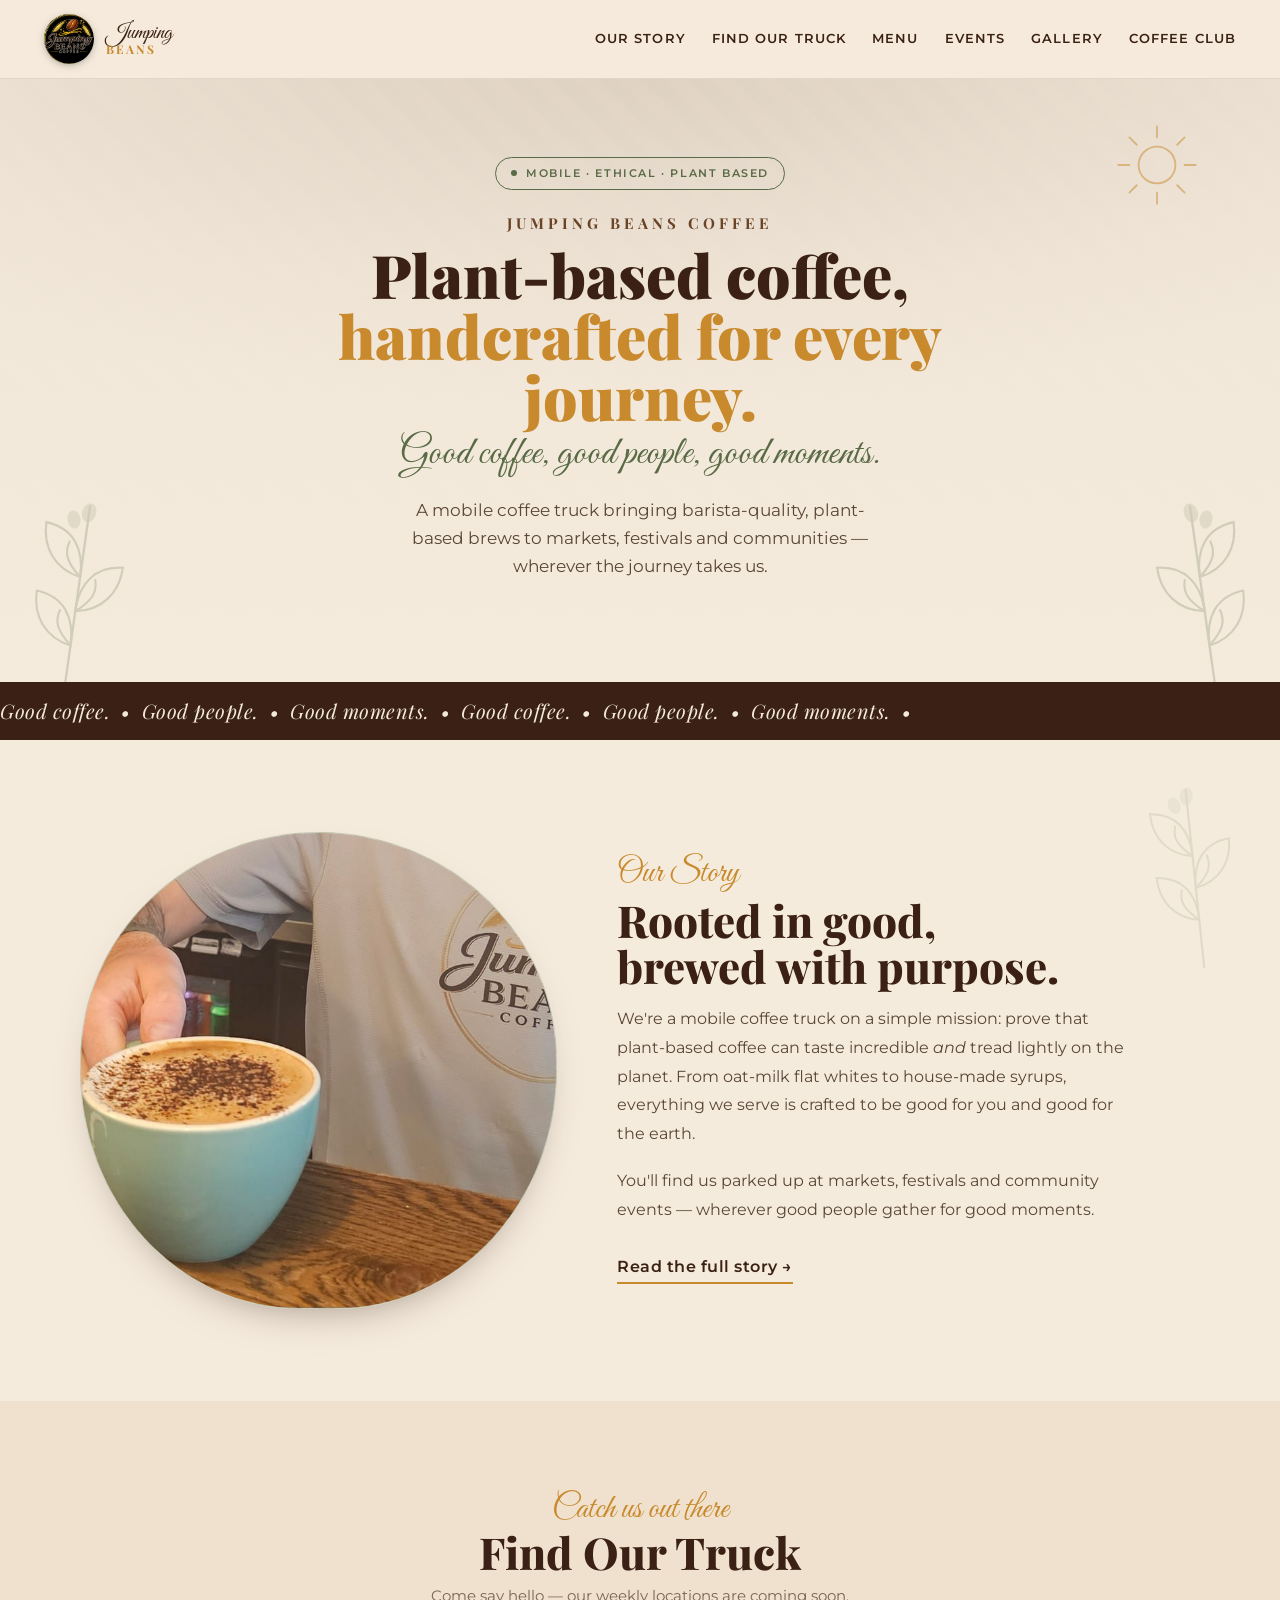
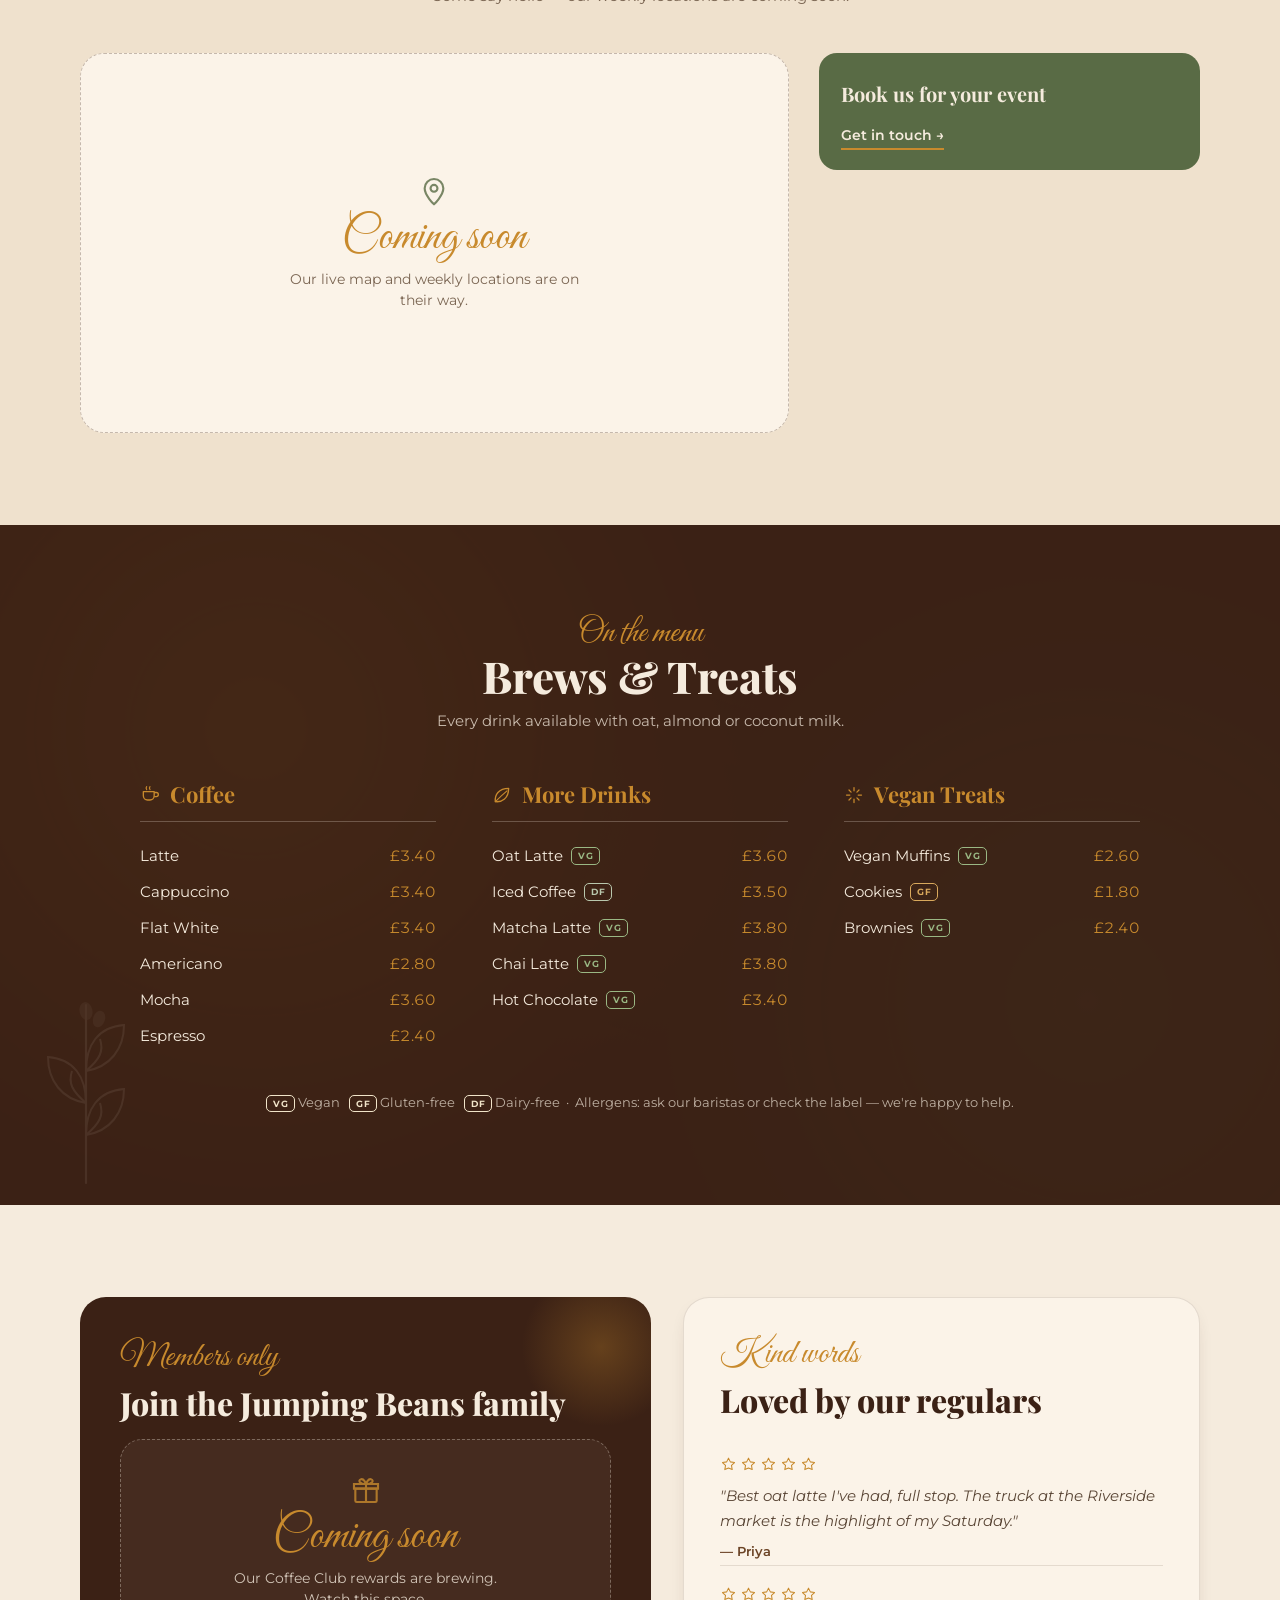
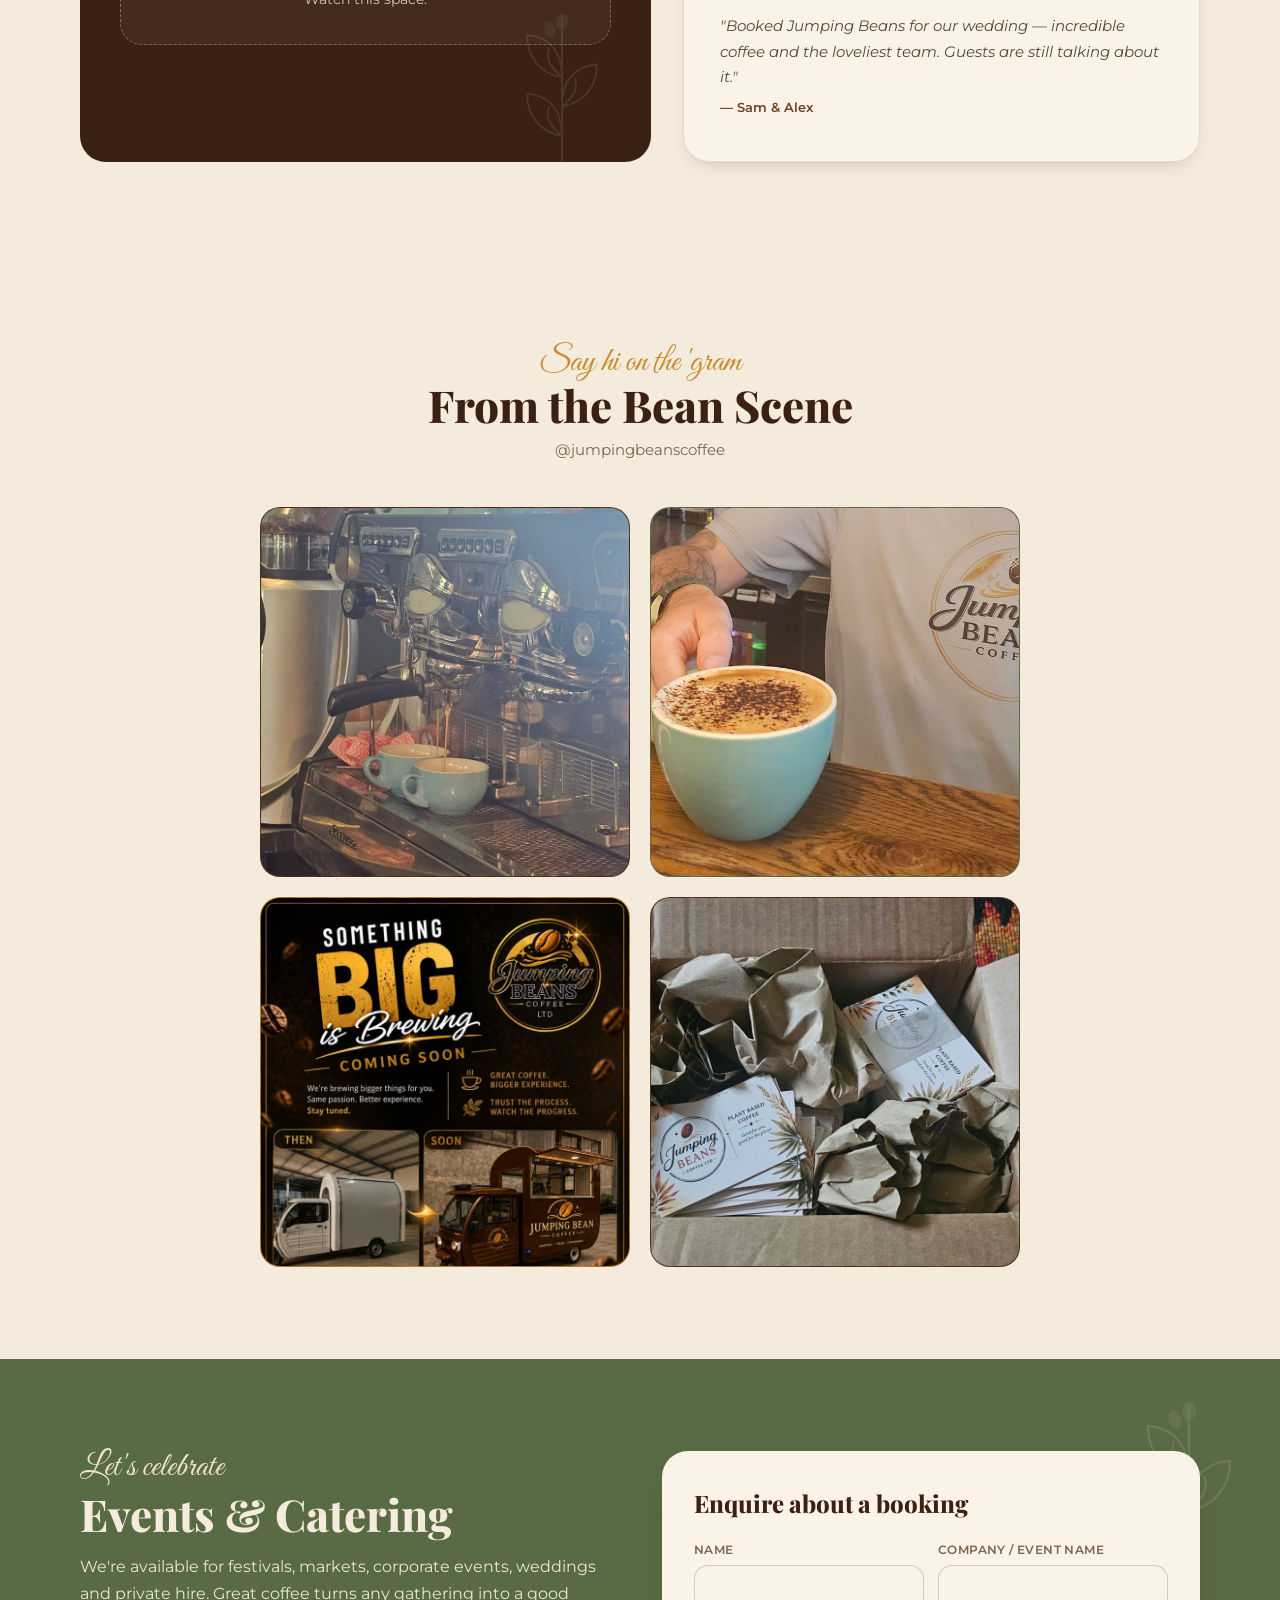
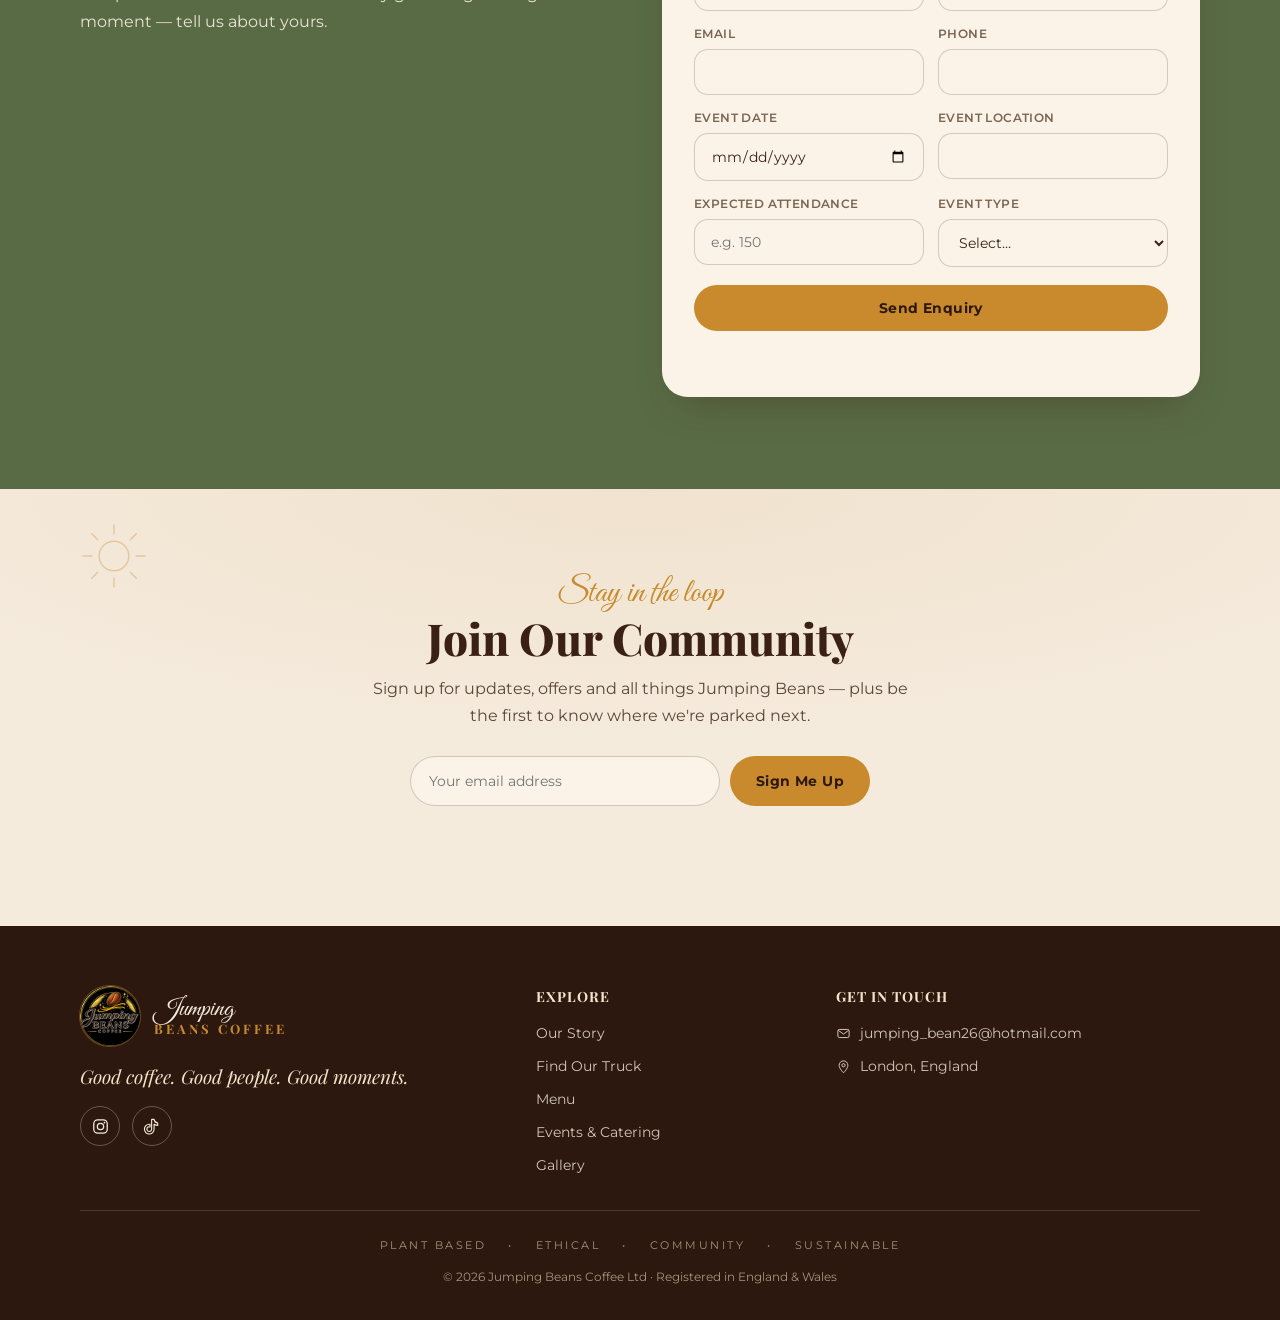
==== commit 643f381b: "Rename menu column "Plant-Based Drinks" to "More Drinks" Co-Authored-By: Claude Opus 4.8 <noreply@an" ====
--- a/index.html
+++ b/index.html
@@ -178,7 +178,7 @@
           </ul>
         </div>
         <div class="menu__col">
-          <h3 class="menu__col-title"><svg class="menu__col-ico"><use href="#i-leaf"/></svg>Plant-Based Drinks</h3>
+          <h3 class="menu__col-title"><svg class="menu__col-ico"><use href="#i-leaf"/></svg>More Drinks</h3>
           <ul class="menu__list">
             <li><span class="menu__item">Oat Latte <span class="tag tag--v">VG</span></span><span class="price">£3.60</span></li>
             <li><span class="menu__item">Iced Coffee <span class="tag tag--df">DF</span></span><span class="price">£3.50</span></li>
